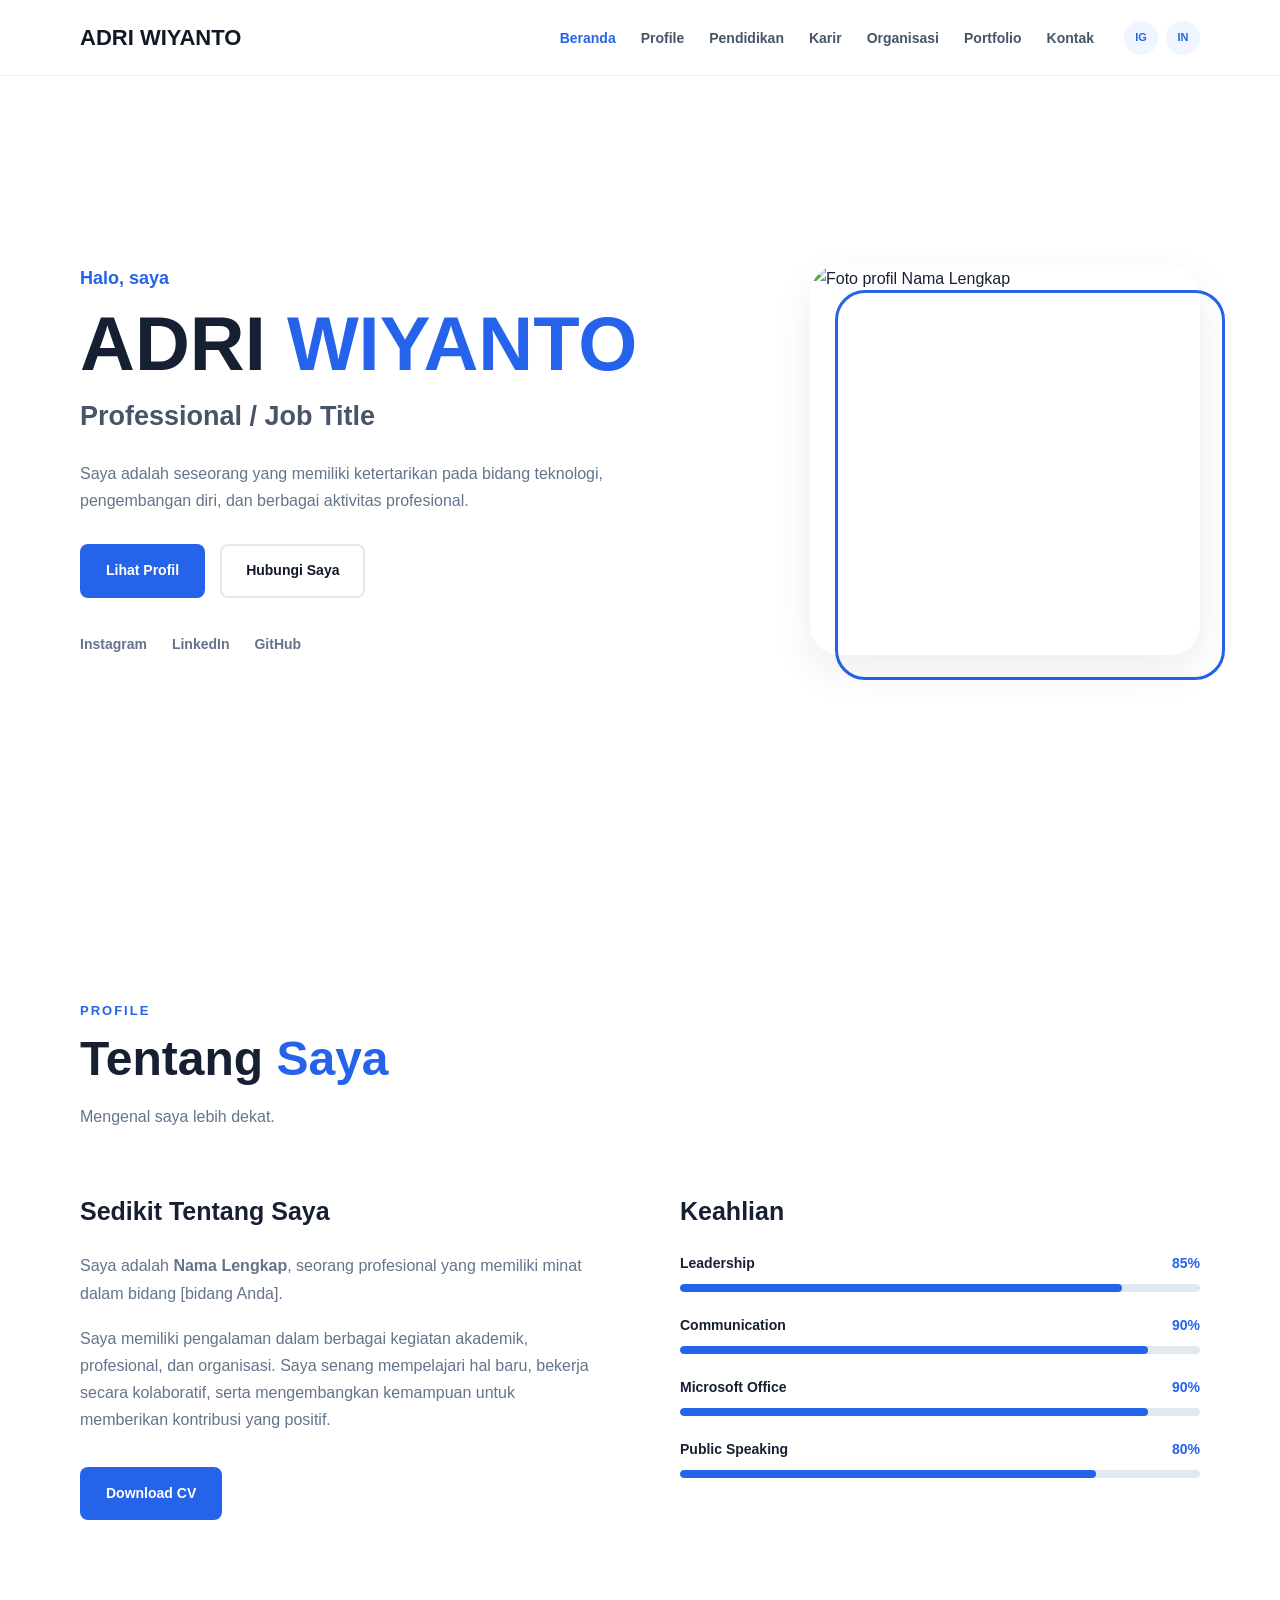
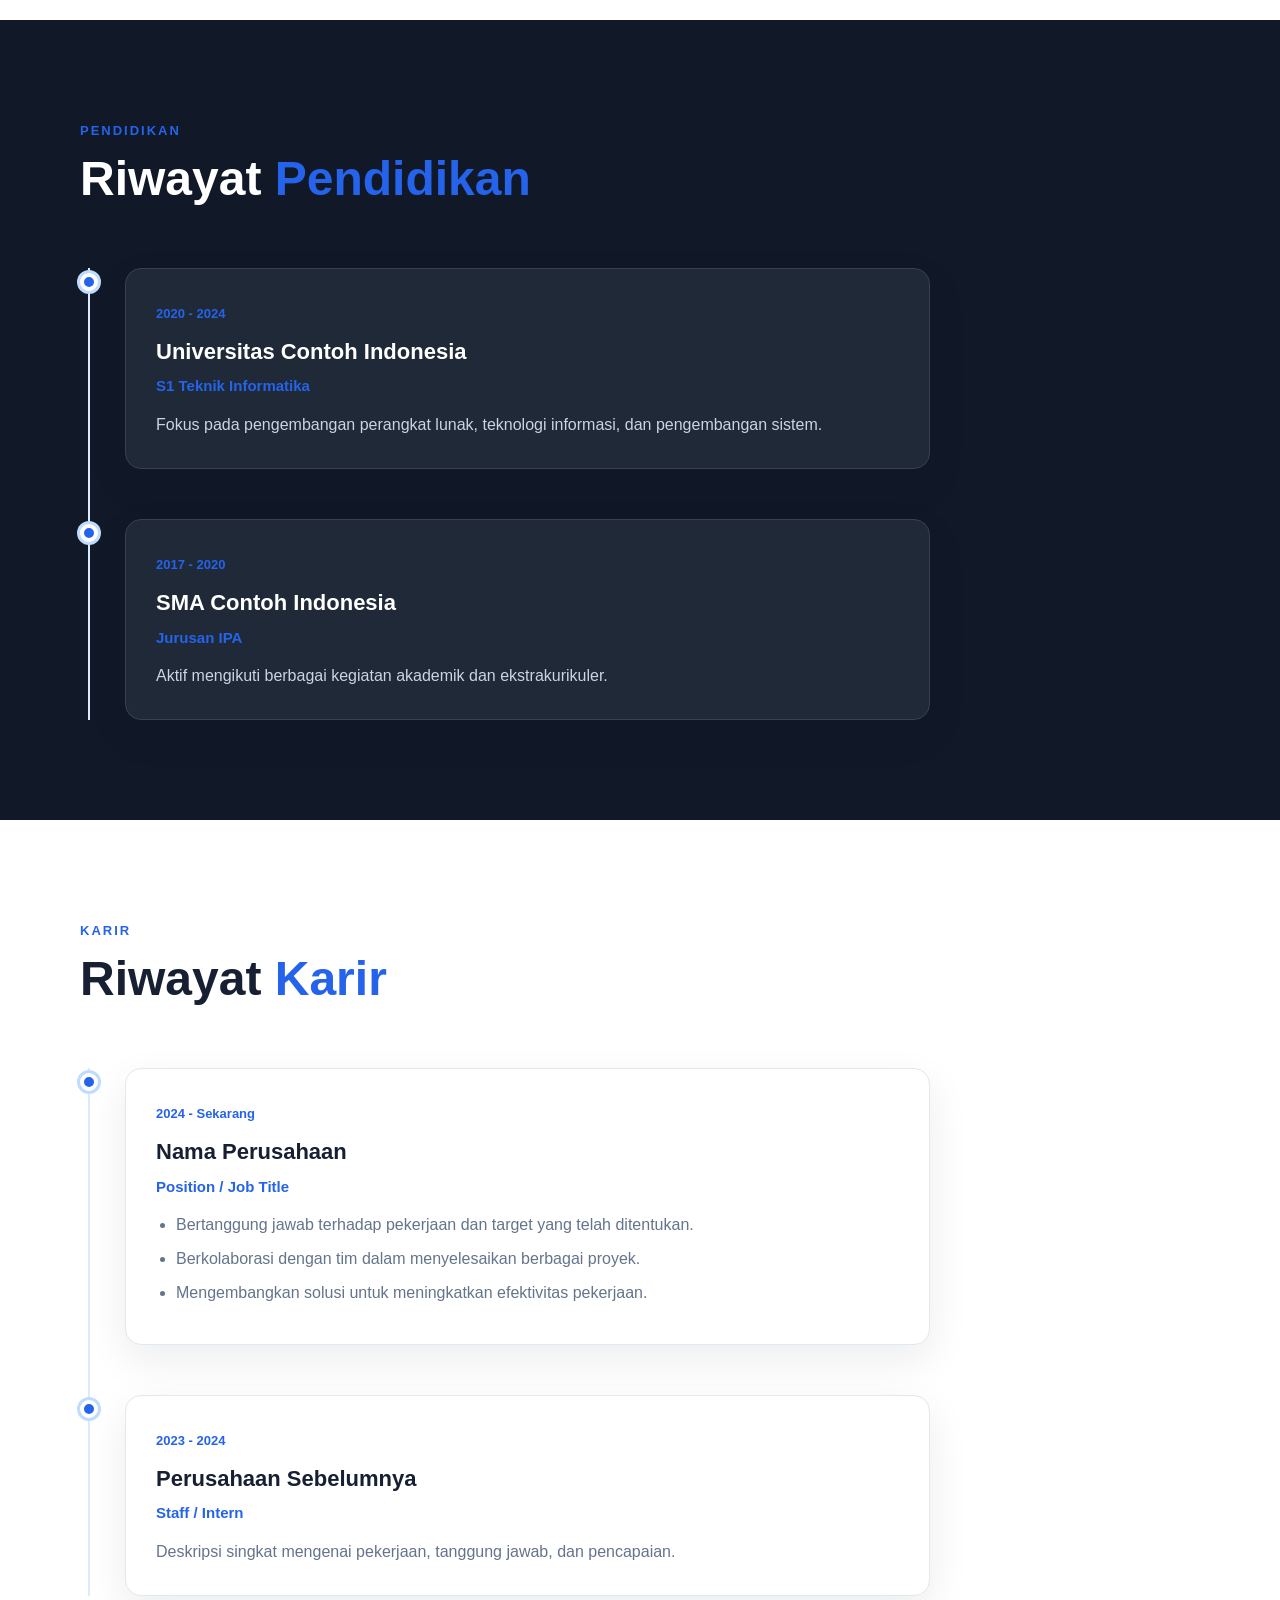
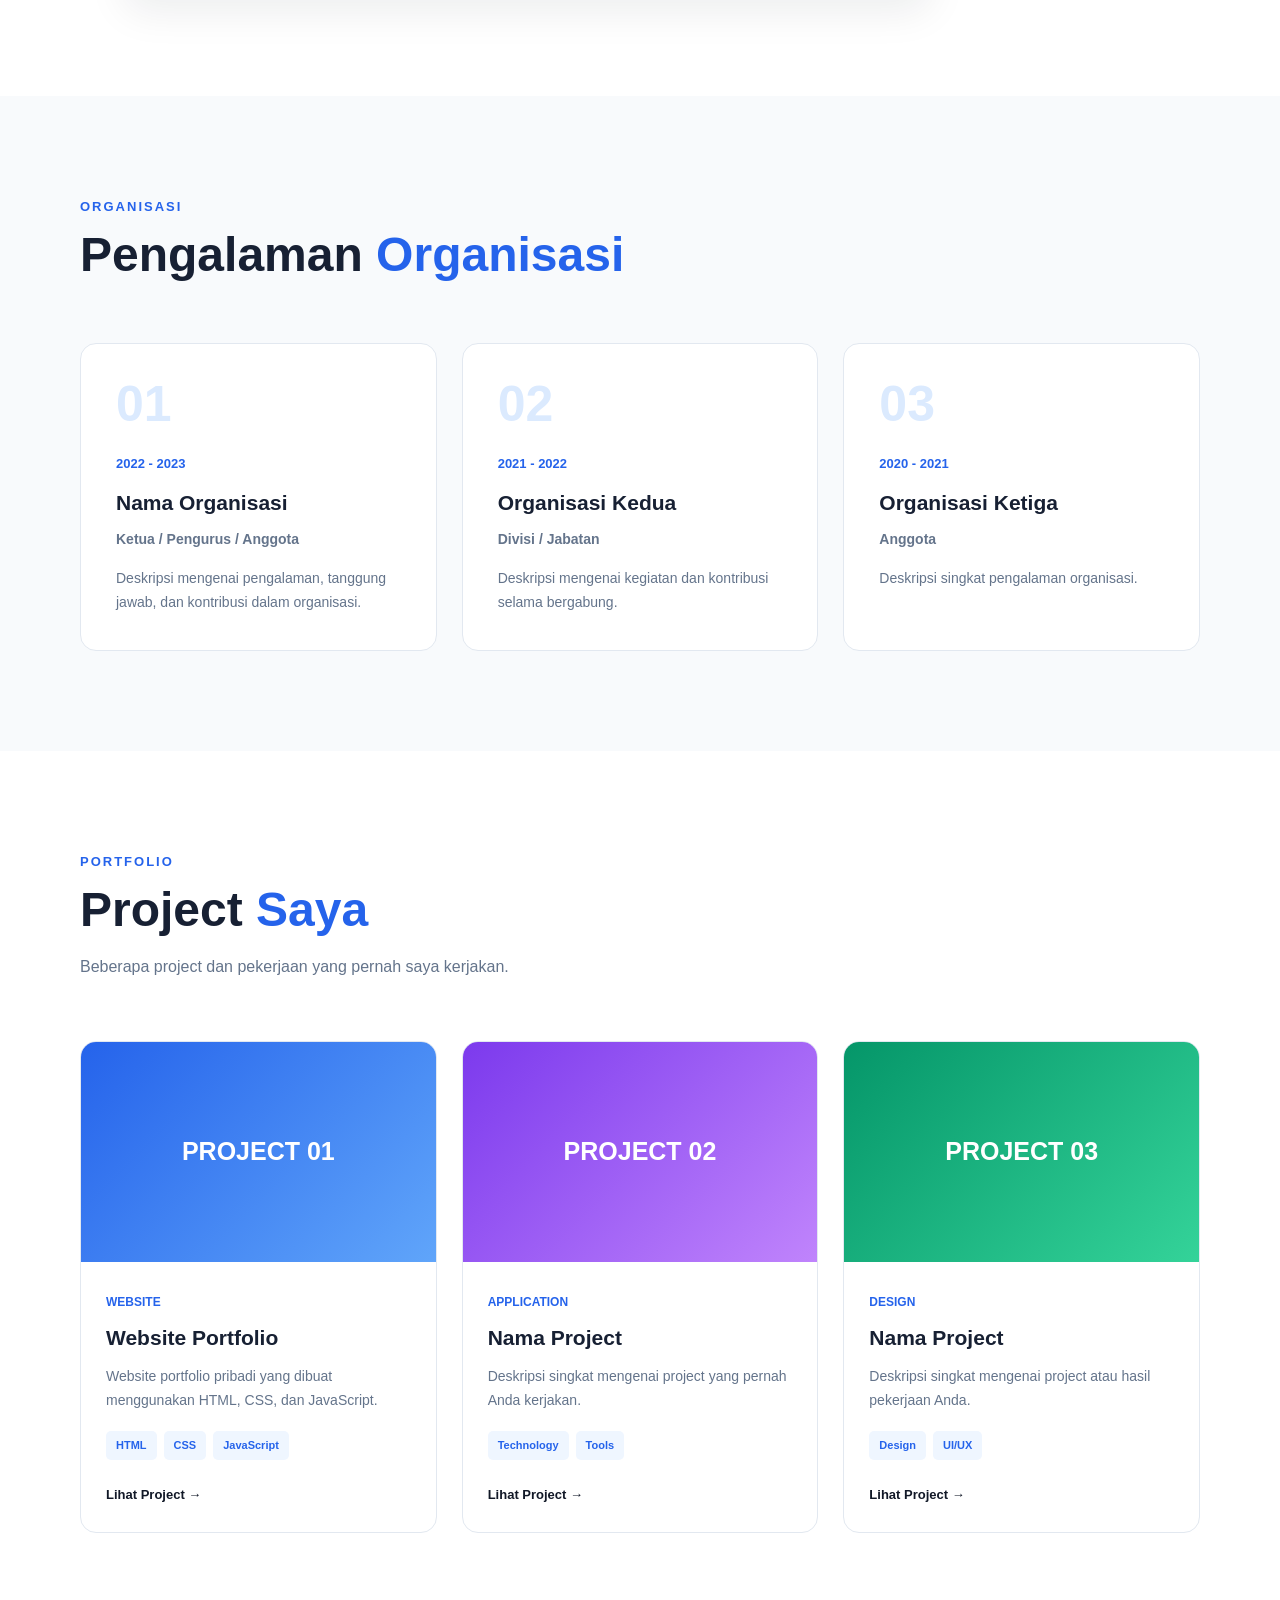
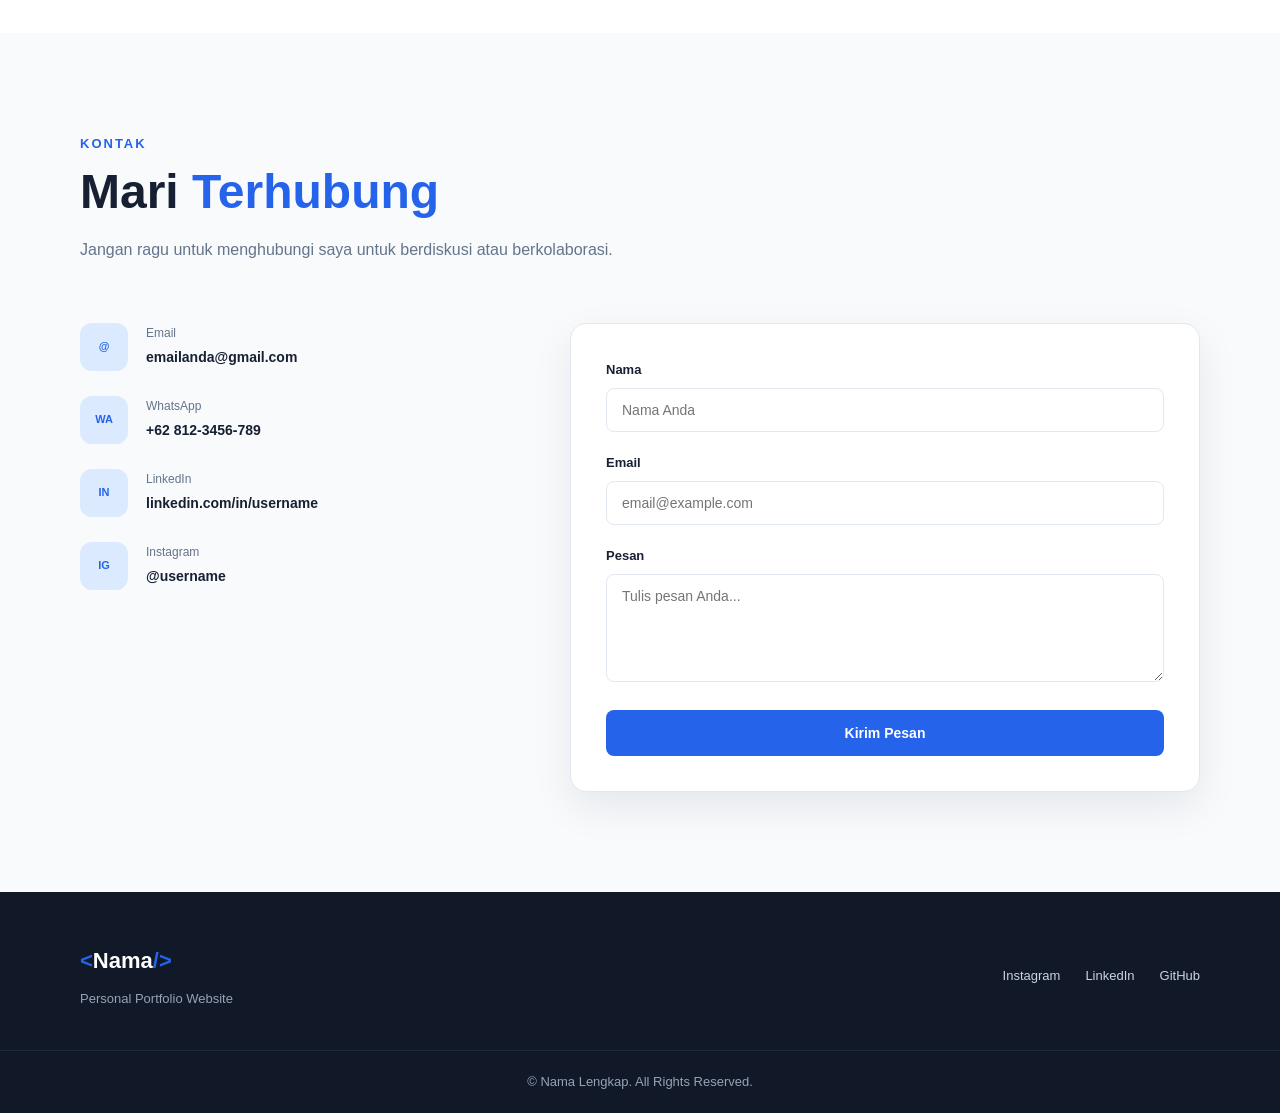
==== PORTOFOLIO ADRI.html @ dd48d78b "Add files via upload" ====
<!DOCTYPE html>
<html lang="id">
<head>
    <meta charset="UTF-8">
    <meta name="viewport" content="width=device-width, initial-scale=1.0">

    <meta name="description" content="Website Portofolio ADRI">
    <meta name="author" content="ADRI WIYANTO">

    <title>PORTOFOLIO ADRI</title>
    <link rel="stylesheet" href="Style.css" />
    
</head>

<body>

    <!-- ================= NAVBAR ================= -->
    <header class="header">
        <nav class="navbar container">

            <a href="#beranda" class="logo">
                <span></span>ADRI WIYANTO<span></span>
            </a>

            <button class="menu-toggle" id="menu-toggle" aria-label="Buka menu">
                ☰
            </button>

            <ul class="nav-menu" id="nav-menu">
                <li>
                    <a href="#beranda" class="nav-link active">Beranda</a>
                </li>
                <li>
                    <a href="#profile" class="nav-link">Profile</a>
                </li>
                <li>
                    <a href="#pendidikan" class="nav-link">Pendidikan</a>
                </li>
                <li>
                    <a href="#karir" class="nav-link">Karir</a>
                </li>
                <li>
                    <a href="#organisasi" class="nav-link">Organisasi</a>
                </li>
                <li>
                    <a href="#portfolio" class="nav-link">Portfolio</a>
                </li>
                <li>
                    <a href="#kontak" class="nav-link">Kontak</a>
                </li>

                <li class="social-nav">
                    <a href="https://instagram.com/username" target="_blank" aria-label="Instagram">
                        IG
                    </a>

                    <a href="https://linkedin.com/in/username" target="_blank" aria-label="LinkedIn">
                        IN
                    </a>
                </li>
            </ul>

        </nav>
    </header>


    <main>

        <!-- ================= BERANDA ================= -->
        <section id="beranda" class="hero section">

            <div class="container hero-container">

                <div class="hero-content">

                    <p class="hero-greeting">
                        Halo, saya
                    </p>

                    <h1>
                        ADRI <span>WIYANTO</span>
                    </h1>

                    <h2>
                        Professional / Job Title
                    </h2>

                    <p class="hero-description">
                        Saya adalah seseorang yang memiliki ketertarikan
                        pada bidang teknologi, pengembangan diri, dan
                        berbagai aktivitas profesional.
                    </p>

                    <div class="hero-buttons">
                        <a href="#profile" class="btn btn-primary">
                            Lihat Profil
                        </a>

                        <a href="#kontak" class="btn btn-outline">
                            Hubungi Saya
                        </a>
                    </div>

                    <div class="hero-social">
                        <a href="https://instagram.com/username" target="_blank">
                            Instagram
                        </a>

                        <a href="https://linkedin.com/in/username" target="_blank">
                            LinkedIn
                        </a>

                        <a href="https://github.com/username" target="_blank">
                            GitHub
                        </a>
                    </div>

                </div>


                <div class="hero-image">

                    <div class="image-decoration"></div>

                    <img
                        src="images/profile.jpg"
                        alt="Foto profil Nama Lengkap"
                    >

                </div>

            </div>

        </section>


        <!-- ================= PROFILE ================= -->
        <section id="profile" class="section">

            <div class="container">

                <div class="section-heading">
                    <p class="section-label">PROFILE</p>

                    <h2>
                        Tentang <span>Saya</span>
                    </h2>

                    <p>
                        Mengenal saya lebih dekat.
                    </p>
                </div>


                <div class="profile-grid">

                    <div class="profile-text">

                        <h3>
                            Sedikit Tentang Saya
                        </h3>

                        <p>
                            Saya adalah <strong>Nama Lengkap</strong>,
                            seorang profesional yang memiliki minat
                            dalam bidang [bidang Anda].
                        </p>

                        <p>
                            Saya memiliki pengalaman dalam berbagai
                            kegiatan akademik, profesional, dan organisasi.
                            Saya senang mempelajari hal baru, bekerja
                            secara kolaboratif, serta mengembangkan
                            kemampuan untuk memberikan kontribusi yang
                            positif.
                        </p>

                        <a href="cv/CV_Nama.pdf"
                           class="btn btn-primary"
                           target="_blank">
                            Download CV
                        </a>

                    </div>


                    <div class="skills">

                        <h3>Keahlian</h3>

                        <div class="skill-list">

                            <div class="skill-item">
                                <div class="skill-info">
                                    <span>Leadership</span>
                                    <span>85%</span>
                                </div>

                                <div class="skill-bar">
                                    <span style="width: 85%;"></span>
                                </div>
                            </div>


                            <div class="skill-item">
                                <div class="skill-info">
                                    <span>Communication</span>
                                    <span>90%</span>
                                </div>

                                <div class="skill-bar">
                                    <span style="width: 90%;"></span>
                                </div>
                            </div>


                            <div class="skill-item">
                                <div class="skill-info">
                                    <span>Microsoft Office</span>
                                    <span>90%</span>
                                </div>

                                <div class="skill-bar">
                                    <span style="width: 90%;"></span>
                                </div>
                            </div>


                            <div class="skill-item">
                                <div class="skill-info">
                                    <span>Public Speaking</span>
                                    <span>80%</span>
                                </div>

                                <div class="skill-bar">
                                    <span style="width: 80%;"></span>
                                </div>
                            </div>

                        </div>

                    </div>

                </div>

            </div>

        </section>


        <!-- ================= PENDIDIKAN ================= -->
        <section id="pendidikan" class="section section-dark">

            <div class="container">

                <div class="section-heading">
                    <p class="section-label">PENDIDIKAN</p>

                    <h2>
                        Riwayat <span>Pendidikan</span>
                    </h2>
                </div>


                <div class="timeline">

                    <div class="timeline-item">

                        <div class="timeline-dot"></div>

                        <div class="timeline-content">

                            <span class="timeline-date">
                                2020 - 2024
                            </span>

                            <h3>
                                Universitas Contoh Indonesia
                            </h3>

                            <h4>
                                S1 Teknik Informatika
                            </h4>

                            <p>
                                Fokus pada pengembangan perangkat lunak,
                                teknologi informasi, dan pengembangan sistem.
                            </p>

                        </div>

                    </div>


                    <div class="timeline-item">

                        <div class="timeline-dot"></div>

                        <div class="timeline-content">

                            <span class="timeline-date">
                                2017 - 2020
                            </span>

                            <h3>
                                SMA Contoh Indonesia
                            </h3>

                            <h4>
                                Jurusan IPA
                            </h4>

                            <p>
                                Aktif mengikuti berbagai kegiatan akademik
                                dan ekstrakurikuler.
                            </p>

                        </div>

                    </div>

                </div>

            </div>

        </section>


        <!-- ================= KARIR ================= -->
        <section id="karir" class="section">

            <div class="container">

                <div class="section-heading">
                    <p class="section-label">KARIR</p>

                    <h2>
                        Riwayat <span>Karir</span>
                    </h2>
                </div>


                <div class="timeline">

                    <div class="timeline-item">

                        <div class="timeline-dot"></div>

                        <div class="timeline-content">

                            <span class="timeline-date">
                                2024 - Sekarang
                            </span>

                            <h3>
                                Nama Perusahaan
                            </h3>

                            <h4>
                                Position / Job Title
                            </h4>

                            <ul class="experience-list">
                                <li>
                                    Bertanggung jawab terhadap pekerjaan
                                    dan target yang telah ditentukan.
                                </li>

                                <li>
                                    Berkolaborasi dengan tim dalam
                                    menyelesaikan berbagai proyek.
                                </li>

                                <li>
                                    Mengembangkan solusi untuk meningkatkan
                                    efektivitas pekerjaan.
                                </li>
                            </ul>

                        </div>

                    </div>


                    <div class="timeline-item">

                        <div class="timeline-dot"></div>

                        <div class="timeline-content">

                            <span class="timeline-date">
                                2023 - 2024
                            </span>

                            <h3>
                                Perusahaan Sebelumnya
                            </h3>

                            <h4>
                                Staff / Intern
                            </h4>

                            <p>
                                Deskripsi singkat mengenai pekerjaan,
                                tanggung jawab, dan pencapaian.
                            </p>

                        </div>

                    </div>

                </div>

            </div>

        </section>


        <!-- ================= ORGANISASI ================= -->
        <section id="organisasi" class="section section-light">

            <div class="container">

                <div class="section-heading">
                    <p class="section-label">ORGANISASI</p>

                    <h2>
                        Pengalaman <span>Organisasi</span>
                    </h2>
                </div>


                <div class="organization-grid">

                    <article class="organization-card">

                        <div class="card-number">
                            01
                        </div>

                        <span class="card-date">
                            2022 - 2023
                        </span>

                        <h3>
                            Nama Organisasi
                        </h3>

                        <h4>
                            Ketua / Pengurus / Anggota
                        </h4>

                        <p>
                            Deskripsi mengenai pengalaman,
                            tanggung jawab, dan kontribusi
                            dalam organisasi.
                        </p>

                    </article>


                    <article class="organization-card">

                        <div class="card-number">
                            02
                        </div>

                        <span class="card-date">
                            2021 - 2022
                        </span>

                        <h3>
                            Organisasi Kedua
                        </h3>

                        <h4>
                            Divisi / Jabatan
                        </h4>

                        <p>
                            Deskripsi mengenai kegiatan dan
                            kontribusi selama bergabung.
                        </p>

                    </article>


                    <article class="organization-card">

                        <div class="card-number">
                            03
                        </div>

                        <span class="card-date">
                            2020 - 2021
                        </span>

                        <h3>
                            Organisasi Ketiga
                        </h3>

                        <h4>
                            Anggota
                        </h4>

                        <p>
                            Deskripsi singkat pengalaman
                            organisasi.
                        </p>

                    </article>

                </div>

            </div>

        </section>


        <!-- ================= PORTFOLIO ================= -->
        <section id="portfolio" class="section">

            <div class="container">

                <div class="section-heading">

                    <p class="section-label">
                        PORTFOLIO
                    </p>

                    <h2>
                        Project <span>Saya</span>
                    </h2>

                    <p>
                        Beberapa project dan pekerjaan yang pernah saya kerjakan.
                    </p>

                </div>


                <div class="portfolio-grid">

                    <article class="portfolio-card">

                        <div class="portfolio-image">
                            <span>PROJECT 01</span>
                        </div>

                        <div class="portfolio-content">

                            <span class="portfolio-category">
                                Website
                            </span>

                            <h3>
                                Website Portfolio
                            </h3>

                            <p>
                                Website portfolio pribadi yang dibuat
                                menggunakan HTML, CSS, dan JavaScript.
                            </p>

                            <div class="technology">
                                <span>HTML</span>
                                <span>CSS</span>
                                <span>JavaScript</span>
                            </div>

                            <a href="#" class="project-link">
                                Lihat Project →
                            </a>

                        </div>

                    </article>


                    <article class="portfolio-card">

                        <div class="portfolio-image portfolio-image-2">
                            <span>PROJECT 02</span>
                        </div>

                        <div class="portfolio-content">

                            <span class="portfolio-category">
                                Application
                            </span>

                            <h3>
                                Nama Project
                            </h3>

                            <p>
                                Deskripsi singkat mengenai project
                                yang pernah Anda kerjakan.
                            </p>

                            <div class="technology">
                                <span>Technology</span>
                                <span>Tools</span>
                            </div>

                            <a href="#" class="project-link">
                                Lihat Project →
                            </a>

                        </div>

                    </article>


                    <article class="portfolio-card">

                        <div class="portfolio-image portfolio-image-3">
                            <span>PROJECT 03</span>
                        </div>

                        <div class="portfolio-content">

                            <span class="portfolio-category">
                                Design
                            </span>

                            <h3>
                                Nama Project
                            </h3>

                            <p>
                                Deskripsi singkat mengenai project
                                atau hasil pekerjaan Anda.
                            </p>

                            <div class="technology">
                                <span>Design</span>
                                <span>UI/UX</span>
                            </div>

                            <a href="#" class="project-link">
                                Lihat Project →
                            </a>

                        </div>

                    </article>

                </div>

            </div>

        </section>


        <!-- ================= KONTAK ================= -->
        <section id="kontak" class="section contact-section">

            <div class="container">

                <div class="section-heading">

                    <p class="section-label">
                        KONTAK
                    </p>

                    <h2>
                        Mari <span>Terhubung</span>
                    </h2>

                    <p>
                        Jangan ragu untuk menghubungi saya untuk
                        berdiskusi atau berkolaborasi.
                    </p>

                </div>


                <div class="contact-grid">

                    <div class="contact-info">

                        <div class="contact-item">
                            <div class="contact-icon">
                                @
                            </div>

                            <div>
                                <span>Email</span>
                                <a href="mailto:emailanda@gmail.com">
                                    emailanda@gmail.com
                                </a>
                            </div>
                        </div>


                        <div class="contact-item">
                            <div class="contact-icon">
                                WA
                            </div>

                            <div>
                                <span>WhatsApp</span>
                                <a href="https://wa.me/628123456789"
                                   target="_blank">
                                    +62 812-3456-789
                                </a>
                            </div>
                        </div>


                        <div class="contact-item">
                            <div class="contact-icon">
                                IN
                            </div>

                            <div>
                                <span>LinkedIn</span>
                                <a href="https://linkedin.com/in/username"
                                   target="_blank">
                                    linkedin.com/in/username
                                </a>
                            </div>
                        </div>


                        <div class="contact-item">
                            <div class="contact-icon">
                                IG
                            </div>

                            <div>
                                <span>Instagram</span>
                                <a href="https://instagram.com/username"
                                   target="_blank">
                                    @username
                                </a>
                            </div>
                        </div>

                    </div>


                    <form class="contact-form" id="contact-form">

                        <div class="form-group">
                            <label for="name">
                                Nama
                            </label>

                            <input
                                type="text"
                                id="name"
                                placeholder="Nama Anda"
                                required
                            >
                        </div>


                        <div class="form-group">
                            <label for="email">
                                Email
                            </label>

                            <input
                                type="email"
                                id="email"
                                placeholder="email@example.com"
                                required
                            >
                        </div>


                        <div class="form-group">
                            <label for="message">
                                Pesan
                            </label>

                            <textarea
                                id="message"
                                rows="5"
                                placeholder="Tulis pesan Anda..."
                                required
                            ></textarea>
                        </div>


                        <button
                            type="submit"
                            class="btn btn-primary btn-full">
                            Kirim Pesan
                        </button>

                    </form>

                </div>

            </div>

        </section>

    </main>


    <!-- ================= FOOTER ================= -->
    <footer class="footer">

        <div class="container footer-container">

            <div>
                <a href="#beranda" class="logo">
                    <span>&lt;</span>Nama<span>/&gt;</span>
                </a>

                <p>
                    Personal Portfolio Website
                </p>
            </div>


            <div class="footer-social">

                <a href="https://instagram.com/username"
                   target="_blank">
                    Instagram
                </a>

                <a href="https://linkedin.com/in/username"
                   target="_blank">
                    LinkedIn
                </a>

                <a href="https://github.com/username"
                   target="_blank">
                    GitHub
                </a>

            </div>

        </div>


        <div class="copyright">

            <p>
                © <span id="year"></span> Nama Lengkap.
                All Rights Reserved.
            </p>

        </div>

    </footer>


    <!-- JavaScript -->
    <script src="js/script.js"></script>

</body>
</html>
---- Style.css ----
/* =========================================
   RESET
========================================= */

* {
    margin: 0;
    padding: 0;
    box-sizing: border-box;
}

html {
    scroll-behavior: smooth;
}

body {
    font-family: "Inter", sans-serif;
    color: #172033;
    background: #ffffff;
    line-height: 1.7;
}

a {
    text-decoration: none;
    color: inherit;
}

ul {
    list-style: none;
}

img {
    max-width: 100%;
    display: block;
}


/* =========================================
   VARIABLES
========================================= */

:root {
    --primary: #2563eb;
    --primary-dark: #1d4ed8;

    --dark: #111827;
    --dark-2: #1f2937;

    --text: #172033;
    --text-light: #64748b;

    --light: #f8fafc;
    --white: #ffffff;

    --border: #e2e8f0;

    --shadow:
        0 15px 40px rgba(15, 23, 42, 0.08);

    --radius: 16px;
}


/* =========================================
   GENERAL
========================================= */

.container {
    width: min(1120px, 90%);
    margin: auto;
}

.section {
    padding: 100px 0;
}

.section-light {
    background: #f8fafc;
}

.section-dark {
    background: #111827;
    color: white;
}

.section-heading {
    max-width: 700px;
    margin-bottom: 60px;
}

.section-heading h2 {
    font-size: clamp(32px, 5vw, 48px);
    line-height: 1.2;
    margin: 8px 0 15px;
}

.section-heading h2 span {
    color: var(--primary);
}

.section-heading > p:last-child {
    color: var(--text-light);
}

.section-dark .section-heading > p:last-child {
    color: #94a3b8;
}

.section-label {
    color: var(--primary) !important;
    font-size: 13px;
    font-weight: 800;
    letter-spacing: 2px;
}


/* =========================================
   NAVBAR
========================================= */

.header {
    position: fixed;
    top: 0;
    left: 0;
    width: 100%;
    z-index: 1000;

    background: rgba(255, 255, 255, 0.95);
    backdrop-filter: blur(12px);

    border-bottom: 1px solid rgba(226, 232, 240, 0.7);
}

.navbar {
    min-height: 75px;

    display: flex;
    align-items: center;
    justify-content: space-between;
}

.logo {
    font-size: 22px;
    font-weight: 800;
    color: var(--dark);
}

.logo span {
    color: var(--primary);
}

.nav-menu {
    display: flex;
    align-items: center;
    gap: 25px;
}

.nav-link {
    position: relative;

    font-size: 14px;
    font-weight: 600;
    color: #475569;

    transition: 0.3s;
}

.nav-link:hover,
.nav-link.active {
    color: var(--primary);
}

.social-nav {
    display: flex;
    gap: 8px;
    margin-left: 5px;
}

.social-nav a {
    width: 34px;
    height: 34px;

    display: flex;
    align-items: center;
    justify-content: center;

    background: #eff6ff;
    color: var(--primary);

    border-radius: 50%;

    font-size: 11px;
    font-weight: 800;

    transition: 0.3s;
}

.social-nav a:hover {
    background: var(--primary);
    color: white;
}

.menu-toggle {
    display: none;

    border: none;
    background: transparent;

    font-size: 28px;
    cursor: pointer;
}


/* =========================================
   HERO
========================================= */

.hero {
    min-height: 100vh;

    display: flex;
    align-items: center;

    padding-top: 120px;
}

.hero-container {
    display: grid;
    grid-template-columns: 1.1fr 0.9fr;

    align-items: center;

    gap: 80px;
}

.hero-greeting {
    color: var(--primary);
    font-size: 18px;
    font-weight: 700;
}

.hero h1 {
    font-size: clamp(48px, 7vw, 76px);
    line-height: 1.05;

    margin: 10px 0;
}

.hero h1 span {
    color: var(--primary);
}

.hero h2 {
    color: #475569;

    font-size: clamp(20px, 3vw, 27px);

    font-weight: 600;

    margin-bottom: 20px;
}

.hero-description {
    max-width: 600px;

    color: var(--text-light);

    font-size: 16px;
}

.hero-buttons {
    display: flex;
    gap: 15px;

    margin-top: 30px;
}

.btn {
    display: inline-flex;

    align-items: center;
    justify-content: center;

    padding: 13px 24px;

    border-radius: 8px;

    font-weight: 700;
    font-size: 14px;

    border: 2px solid transparent;

    transition: 0.3s;
}

.btn-primary {
    background: var(--primary);
    color: white;
}

.btn-primary:hover {
    background: var(--primary-dark);

    transform: translateY(-2px);
}

.btn-outline {
    border-color: var(--border);
    color: var(--dark);
}

.btn-outline:hover {
    border-color: var(--primary);
    color: var(--primary);
}

.hero-social {
    display: flex;
    gap: 25px;

    margin-top: 35px;
}

.hero-social a {
    color: #64748b;

    font-size: 14px;
    font-weight: 700;

    transition: 0.3s;
}

.hero-social a:hover {
    color: var(--primary);
}


/* HERO IMAGE */

.hero-image {
    position: relative;

    width: min(390px, 100%);
    margin-left: auto;
}

.hero-image img {
    width: 100%;
    aspect-ratio: 1;

    object-fit: cover;

    border-radius: 30px;

    position: relative;
    z-index: 2;

    box-shadow: var(--shadow);
}

.image-decoration {
    position: absolute;

    width: 100%;
    height: 100%;

    top: 25px;
    left: 25px;

    border: 3px solid var(--primary);

    border-radius: 30px;
}


/* =========================================
   PROFILE
========================================= */

.profile-grid {
    display: grid;

    grid-template-columns: 1fr 1fr;

    gap: 80px;
}

.profile-text h3,
.skills h3 {
    font-size: 25px;

    margin-bottom: 20px;
}

.profile-text p {
    color: var(--text-light);

    margin-bottom: 18px;
}

.profile-text .btn {
    margin-top: 15px;
}

.skill-list {
    display: flex;
    flex-direction: column;

    gap: 22px;
}

.skill-info {
    display: flex;
    justify-content: space-between;

    font-size: 14px;
    font-weight: 700;

    margin-bottom: 8px;
}

.skill-info span:last-child {
    color: var(--primary);
}

.skill-bar {
    width: 100%;
    height: 8px;

    background: #e2e8f0;

    border-radius: 20px;

    overflow: hidden;
}

.skill-bar span {
    display: block;

    height: 100%;

    background: var(--primary);

    border-radius: 20px;
}


/* =========================================
   TIMELINE
========================================= */

.timeline {
    position: relative;

    max-width: 850px;
}

.timeline::before {
    content: "";

    position: absolute;

    left: 8px;
    top: 0;
    bottom: 0;

    width: 2px;

    background: #dbeafe;
}

.timeline-item {
    position: relative;

    padding-left: 45px;

    padding-bottom: 50px;
}

.timeline-item:last-child {
    padding-bottom: 0;
}

.timeline-dot {
    position: absolute;

    left: 0;
    top: 5px;

    width: 18px;
    height: 18px;

    border-radius: 50%;

    background: var(--primary);

    border: 4px solid white;

    box-shadow: 0 0 0 3px #bfdbfe;
}

.timeline-content {
    padding: 30px;

    background: white;

    border: 1px solid var(--border);

    border-radius: var(--radius);

    box-shadow: var(--shadow);
}

.section-dark .timeline-content {
    background: #1f2937;
    border-color: #374151;
}

.timeline-date {
    display: inline-block;

    color: var(--primary);

    font-size: 13px;
    font-weight: 800;

    margin-bottom: 8px;
}

.timeline-content h3 {
    font-size: 22px;

    margin-bottom: 3px;
}

.timeline-content h4 {
    color: var(--primary);

    font-size: 15px;

    margin-bottom: 12px;
}

.timeline-content p {
    color: var(--text-light);
}

.section-dark .timeline-content p {
    color: #cbd5e1;
}

.experience-list {
    list-style: disc;

    padding-left: 20px;

    color: #64748b;
}

.experience-list li {
    margin-bottom: 7px;
}


/* =========================================
   ORGANIZATION
========================================= */

.organization-grid {
    display: grid;

    grid-template-columns: repeat(3, 1fr);

    gap: 25px;
}

.organization-card {
    position: relative;

    background: white;

    padding: 35px;

    border: 1px solid var(--border);

    border-radius: var(--radius);

    transition: 0.3s;
}

.organization-card:hover {
    transform: translateY(-8px);

    box-shadow: var(--shadow);

    border-color: #bfdbfe;
}

.card-number {
    color: #dbeafe;

    font-size: 50px;
    font-weight: 800;

    line-height: 1;

    margin-bottom: 20px;
}

.card-date {
    color: var(--primary);

    font-size: 13px;
    font-weight: 700;
}

.organization-card h3 {
    margin: 8px 0;

    font-size: 21px;
}

.organization-card h4 {
    color: #64748b;

    font-size: 14px;

    margin-bottom: 15px;
}

.organization-card p {
    color: #64748b;

    font-size: 14px;
}


/* =========================================
   PORTFOLIO
========================================= */

.portfolio-grid {
    display: grid;

    grid-template-columns: repeat(3, 1fr);

    gap: 25px;
}

.portfolio-card {
    overflow: hidden;

    background: white;

    border: 1px solid var(--border);

    border-radius: var(--radius);

    transition: 0.3s;
}

.portfolio-card:hover {
    transform: translateY(-8px);

    box-shadow: var(--shadow);
}

.portfolio-image {
    height: 220px;

    display: flex;
    align-items: center;
    justify-content: center;

    background:
        linear-gradient(135deg, #2563eb, #60a5fa);

    color: white;

    font-size: 25px;
    font-weight: 800;
}

.portfolio-image-2 {
    background:
        linear-gradient(135deg, #7c3aed, #c084fc);
}

.portfolio-image-3 {
    background:
        linear-gradient(135deg, #059669, #34d399);
}

.portfolio-content {
    padding: 25px;
}

.portfolio-category {
    color: var(--primary);

    font-size: 12px;
    font-weight: 800;

    text-transform: uppercase;
}

.portfolio-content h3 {
    font-size: 21px;

    margin: 6px 0 10px;
}

.portfolio-content p {
    color: var(--text-light);

    font-size: 14px;

    margin-bottom: 18px;
}

.technology {
    display: flex;
    flex-wrap: wrap;

    gap: 7px;

    margin-bottom: 20px;
}

.technology span {
    padding: 5px 10px;

    background: #eff6ff;

    color: var(--primary);

    border-radius: 5px;

    font-size: 11px;
    font-weight: 700;
}

.project-link {
    color: var(--dark);

    font-size: 13px;
    font-weight: 800;
}

.project-link:hover {
    color: var(--primary);
}


/* =========================================
   CONTACT
========================================= */

.contact-section {
    background: #f8fafc;
}

.contact-grid {
    display: grid;

    grid-template-columns: 0.8fr 1.2fr;

    gap: 70px;

    align-items: start;
}

.contact-info {
    display: flex;
    flex-direction: column;

    gap: 25px;
}

.contact-item {
    display: flex;

    align-items: center;

    gap: 18px;
}

.contact-icon {
    width: 48px;
    height: 48px;

    flex-shrink: 0;

    display: flex;
    align-items: center;
    justify-content: center;

    border-radius: 12px;

    background: #dbeafe;

    color: var(--primary);

    font-size: 11px;
    font-weight: 800;
}

.contact-item span {
    display: block;

    color: #64748b;

    font-size: 12px;
}

.contact-item a {
    font-weight: 700;

    font-size: 14px;
}

.contact-item a:hover {
    color: var(--primary);
}

.contact-form {
    background: white;

    padding: 35px;

    border: 1px solid var(--border);

    border-radius: var(--radius);

    box-shadow: var(--shadow);
}

.form-group {
    margin-bottom: 20px;
}

.form-group label {
    display: block;

    margin-bottom: 7px;

    font-size: 13px;
    font-weight: 700;
}

.form-group input,
.form-group textarea {
    width: 100%;

    padding: 13px 15px;

    border: 1px solid var(--border);

    border-radius: 8px;

    outline: none;

    font-family: inherit;

    font-size: 14px;

    transition: 0.3s;
}

.form-group textarea {
    resize: vertical;
}

.form-group input:focus,
.form-group textarea:focus {
    border-color: var(--primary);

    box-shadow:
        0 0 0 3px rgba(37, 99, 235, 0.1);
}

.btn-full {
    width: 100%;

    cursor: pointer;
}


/* =========================================
   FOOTER
========================================= */

.footer {
    background: var(--dark);

    color: white;

    padding-top: 50px;
}

.footer-container {
    display: flex;

    justify-content: space-between;
    align-items: center;

    padding-bottom: 40px;
}

.footer .logo {
    color: white;
}

.footer p {
    color: #94a3b8;

    font-size: 13px;

    margin-top: 8px;
}

.footer-social {
    display: flex;

    gap: 25px;
}

.footer-social a {
    color: #cbd5e1;

    font-size: 13px;
}

.footer-social a:hover {
    color: white;
}

.copyright {
    padding: 20px;

    text-align: center;

    border-top: 1px solid #1f2937;
}

.copyright p {
    margin: 0;
}


/* =========================================
   RESPONSIVE TABLET
========================================= */

@media (max-width: 950px) {

    .nav-menu {
        position: absolute;

        top: 75px;
        left: 0;

        width: 100%;

        display: none;
        flex-direction: column;

        align-items: flex-start;

        padding: 25px 5%;

        background: white;

        border-bottom: 1px solid var(--border);

        box-shadow: var(--shadow);
    }

    .nav-menu.active {
        display: flex;
    }

    .social-nav {
        margin-left: 0;
    }

    .menu-toggle {
        display: block;
    }

    .hero-container {
        grid-template-columns: 1fr;

        text-align: center;
    }

    .hero-description {
        margin: auto;
    }

    .hero-buttons,
    .hero-social {
        justify-content: center;
    }

    .hero-image {
        margin: 30px auto 0;
        max-width: 320px;
    }

    .profile-grid {
        grid-template-columns: 1fr;

        gap: 50px;
    }

    .organization-grid,
    .portfolio-grid {
        grid-template-columns: repeat(2, 1fr);
    }

    .contact-grid {
        grid-template-columns: 1fr;
    }

}


/* =========================================
   RESPONSIVE MOBILE
========================================= */

@media (max-width: 650px) {

    .section {
        padding: 75px 0;
    }

    .hero {
        padding-top: 110px;
    }

    .hero h1 {
        font-size: 48px;
    }

    .hero-buttons {
        flex-direction: column;
    }

    .hero-buttons .btn {
        width: 100%;
    }

    .hero-image {
        max-width: 280px;
    }

    .organization-grid,
    .portfolio-grid {
        grid-template-columns: 1fr;
    }

    .timeline-content {
        padding: 22px;
    }

    .contact-form {
        padding: 25px;
    }

    .footer-container {
        flex-direction: column;

        align-items: flex-start;

        gap: 25px;
    }

    .footer-social {
        flex-wrap: wrap;
    }

}
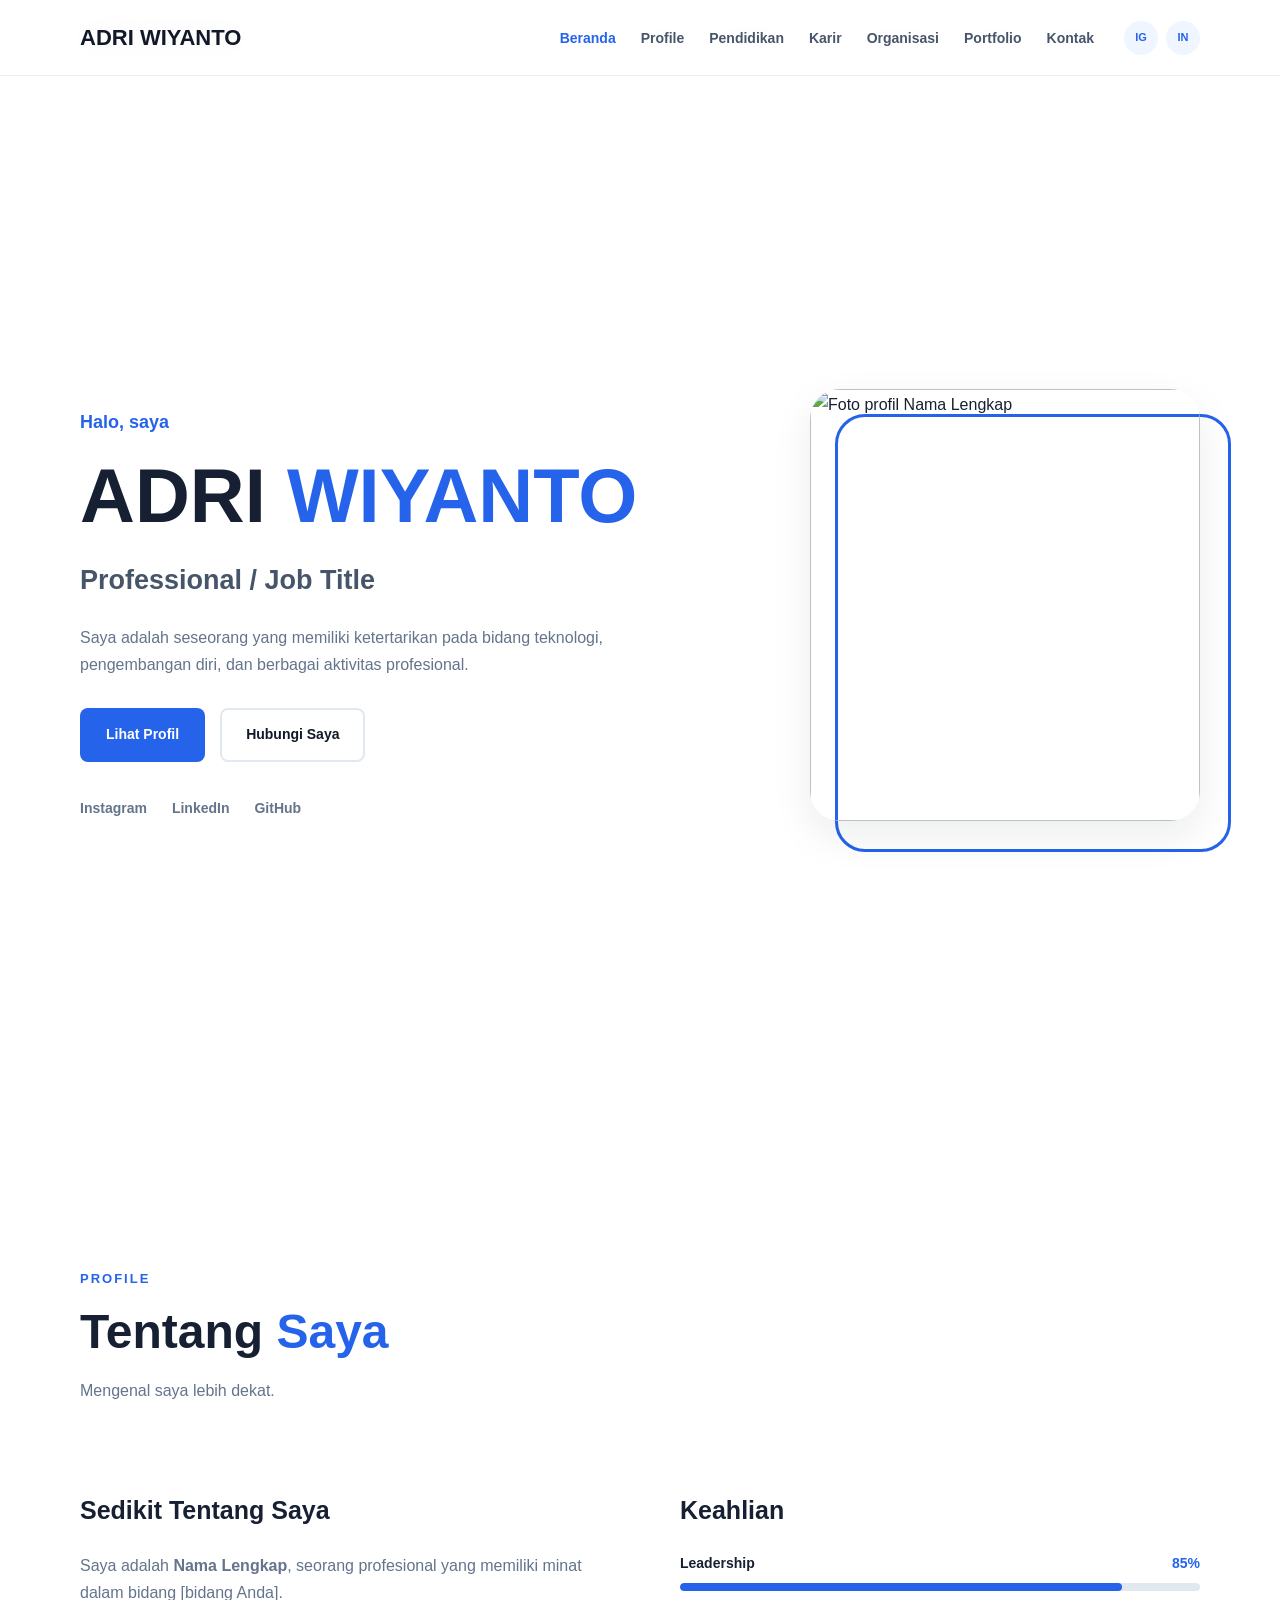
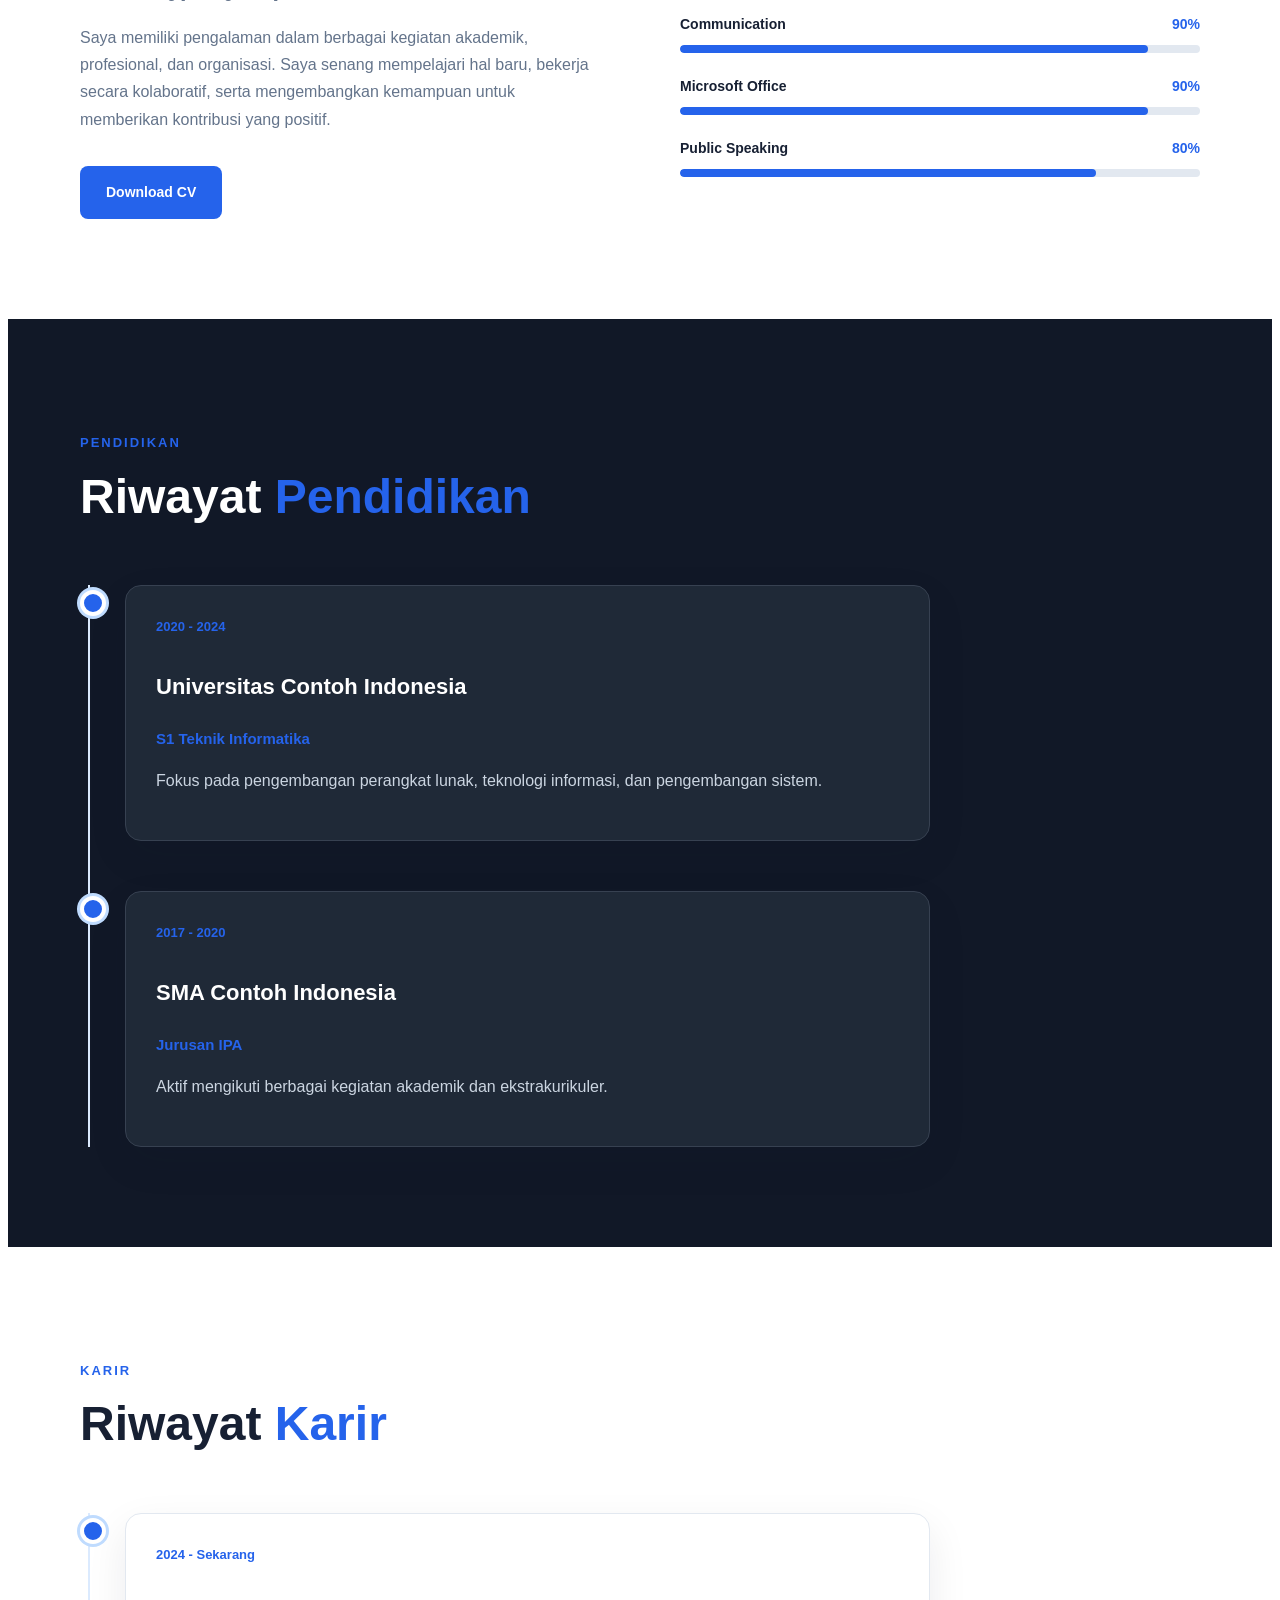
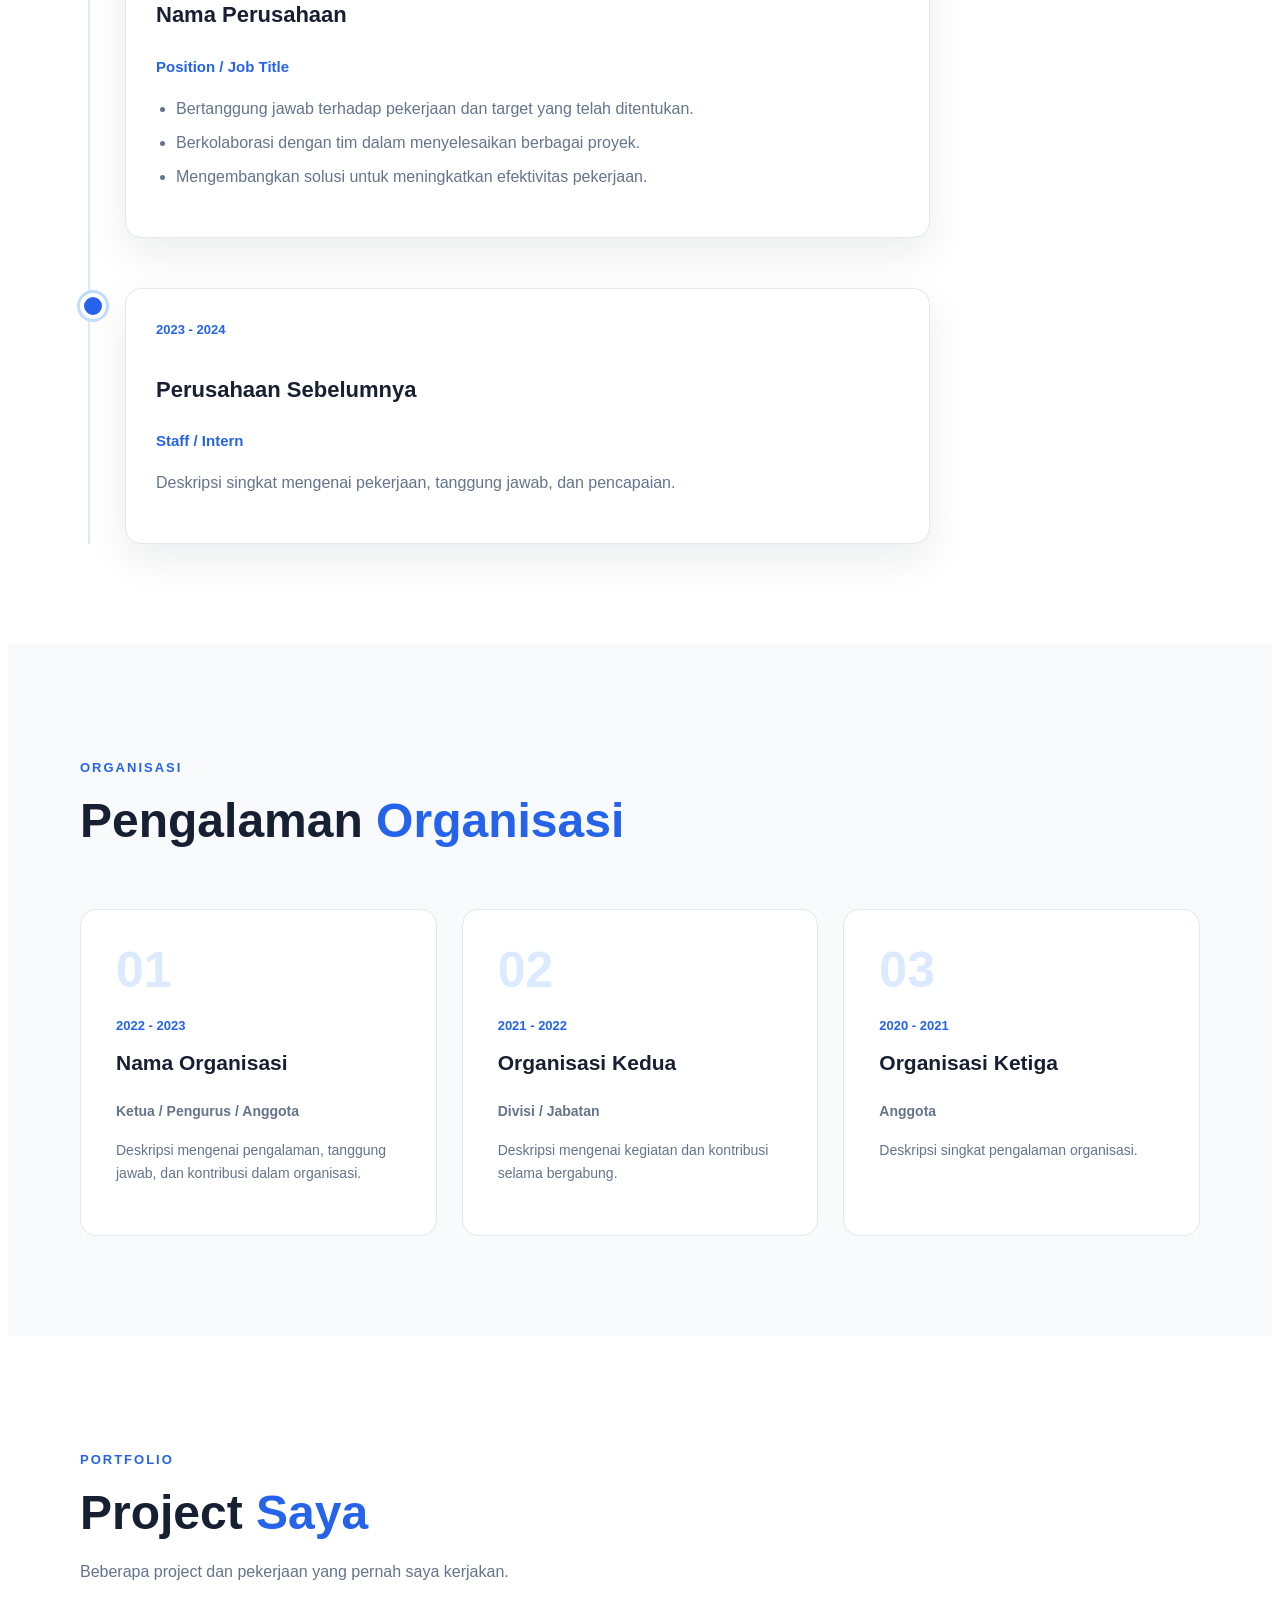
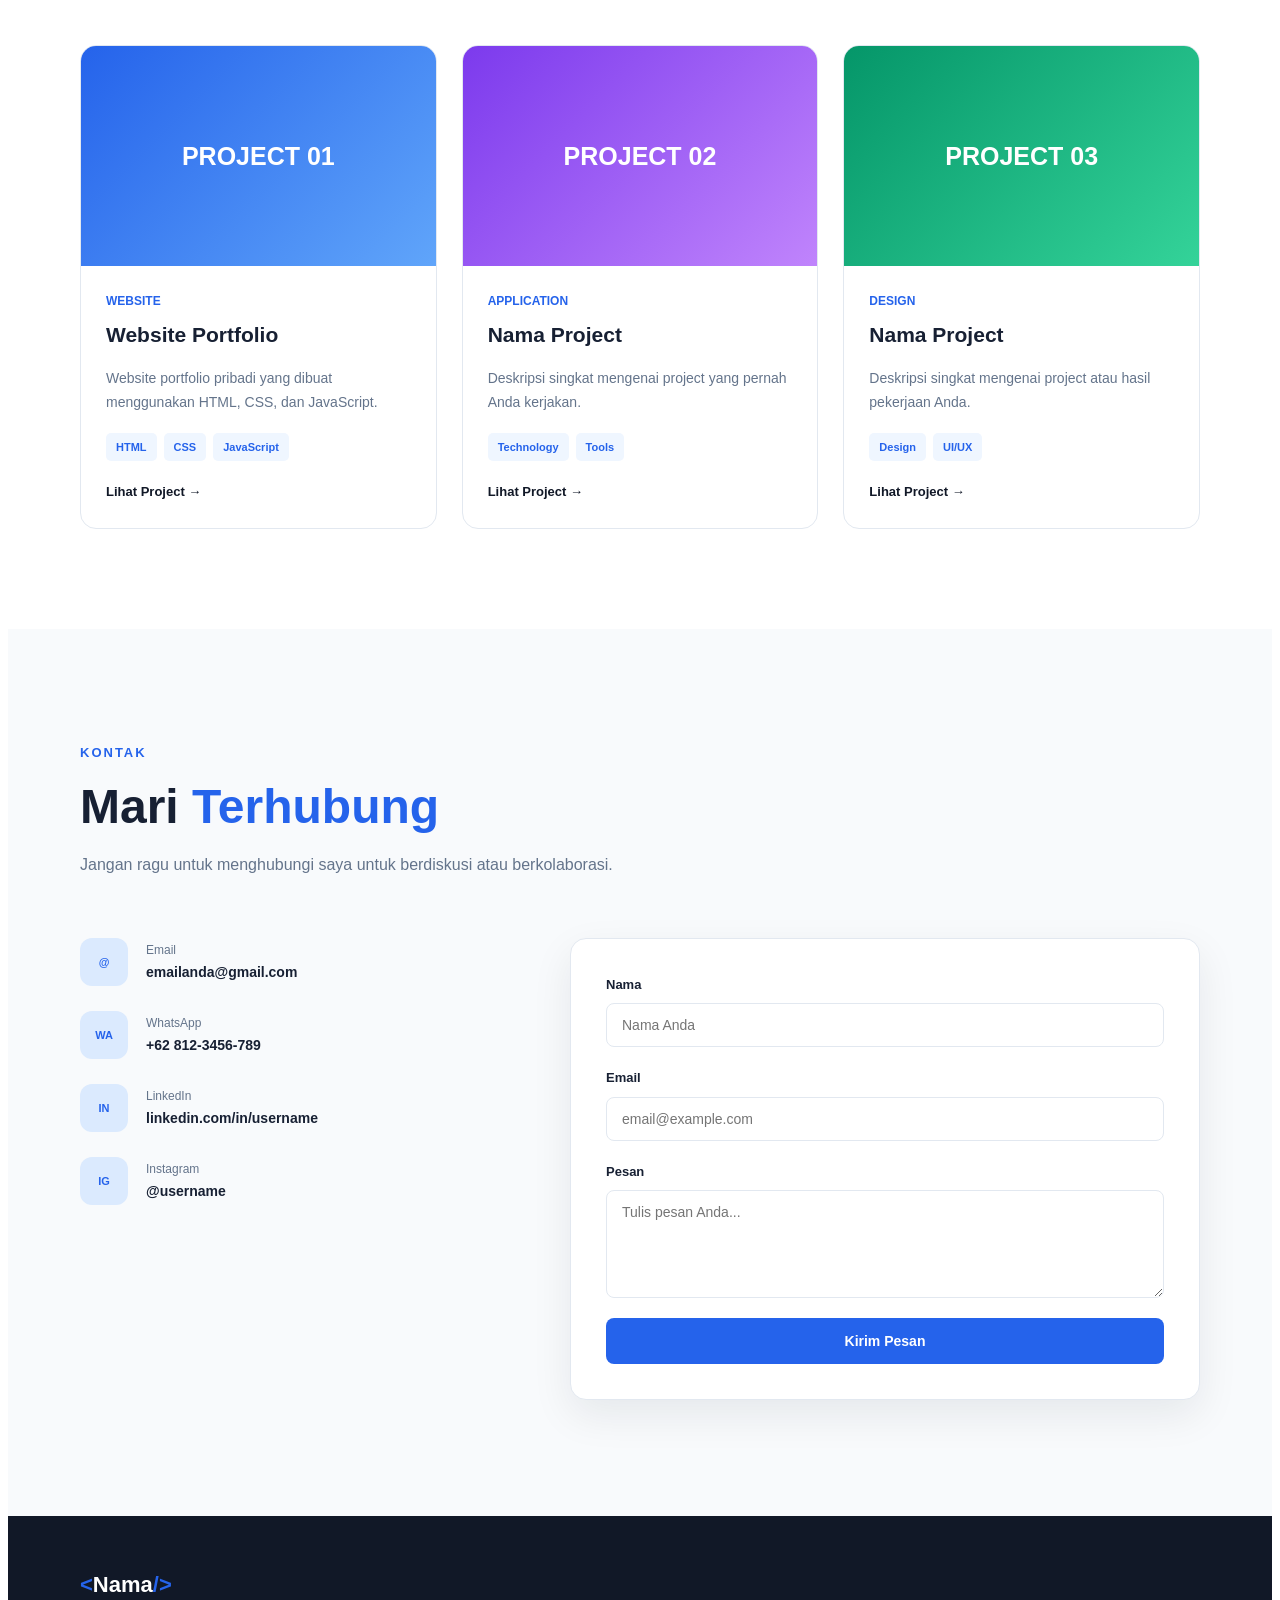
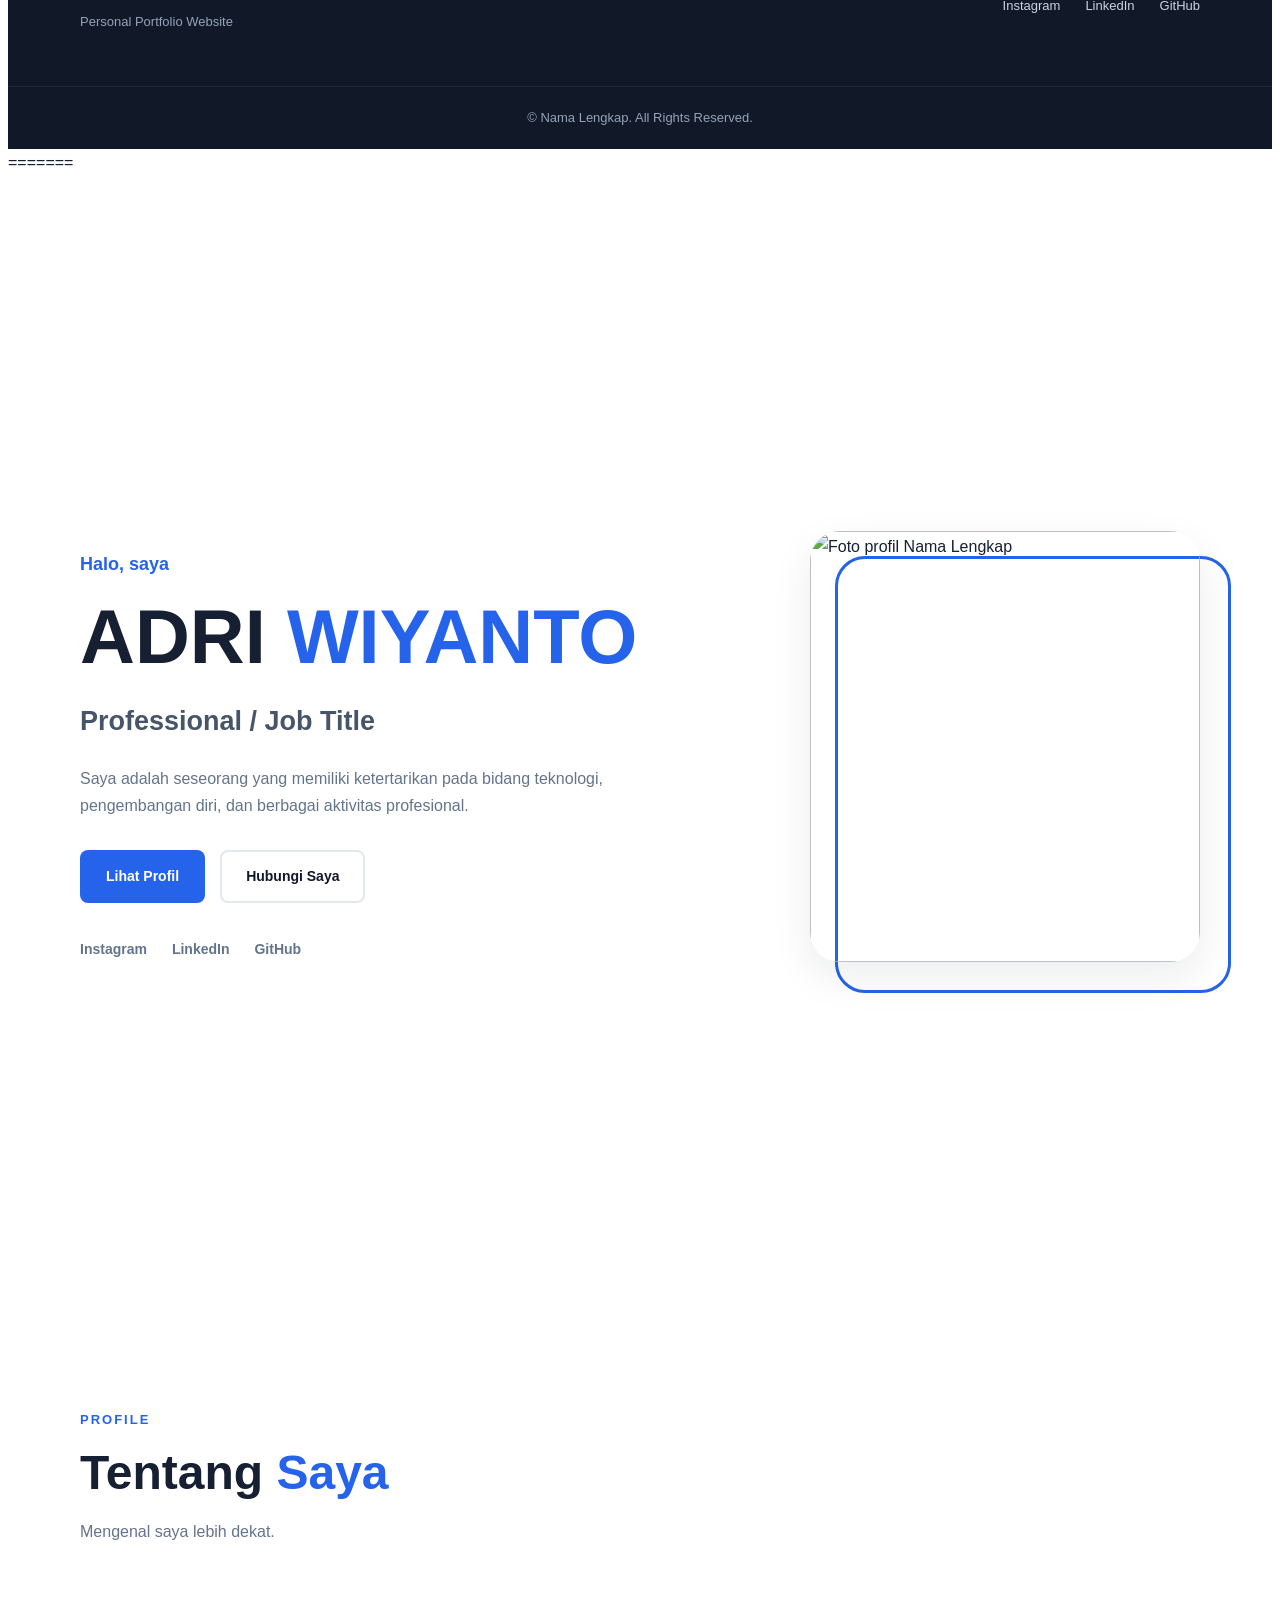
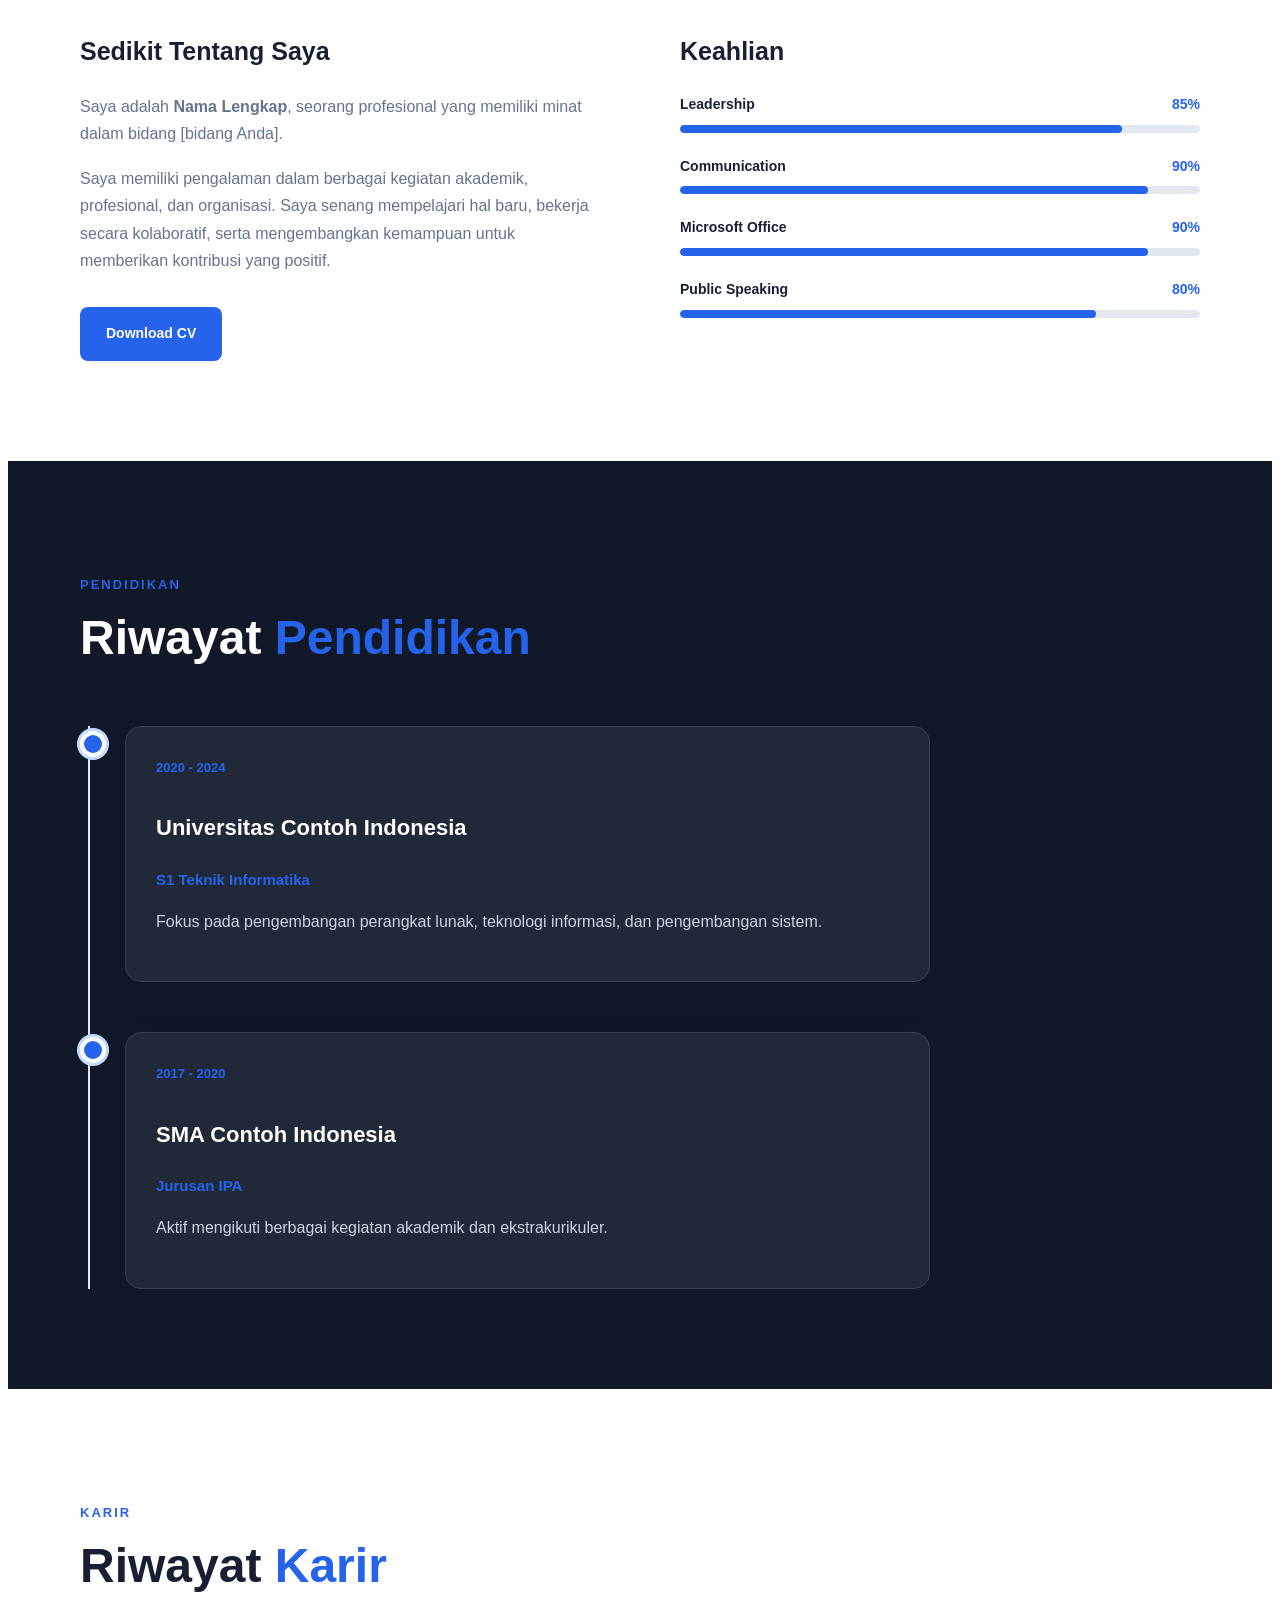
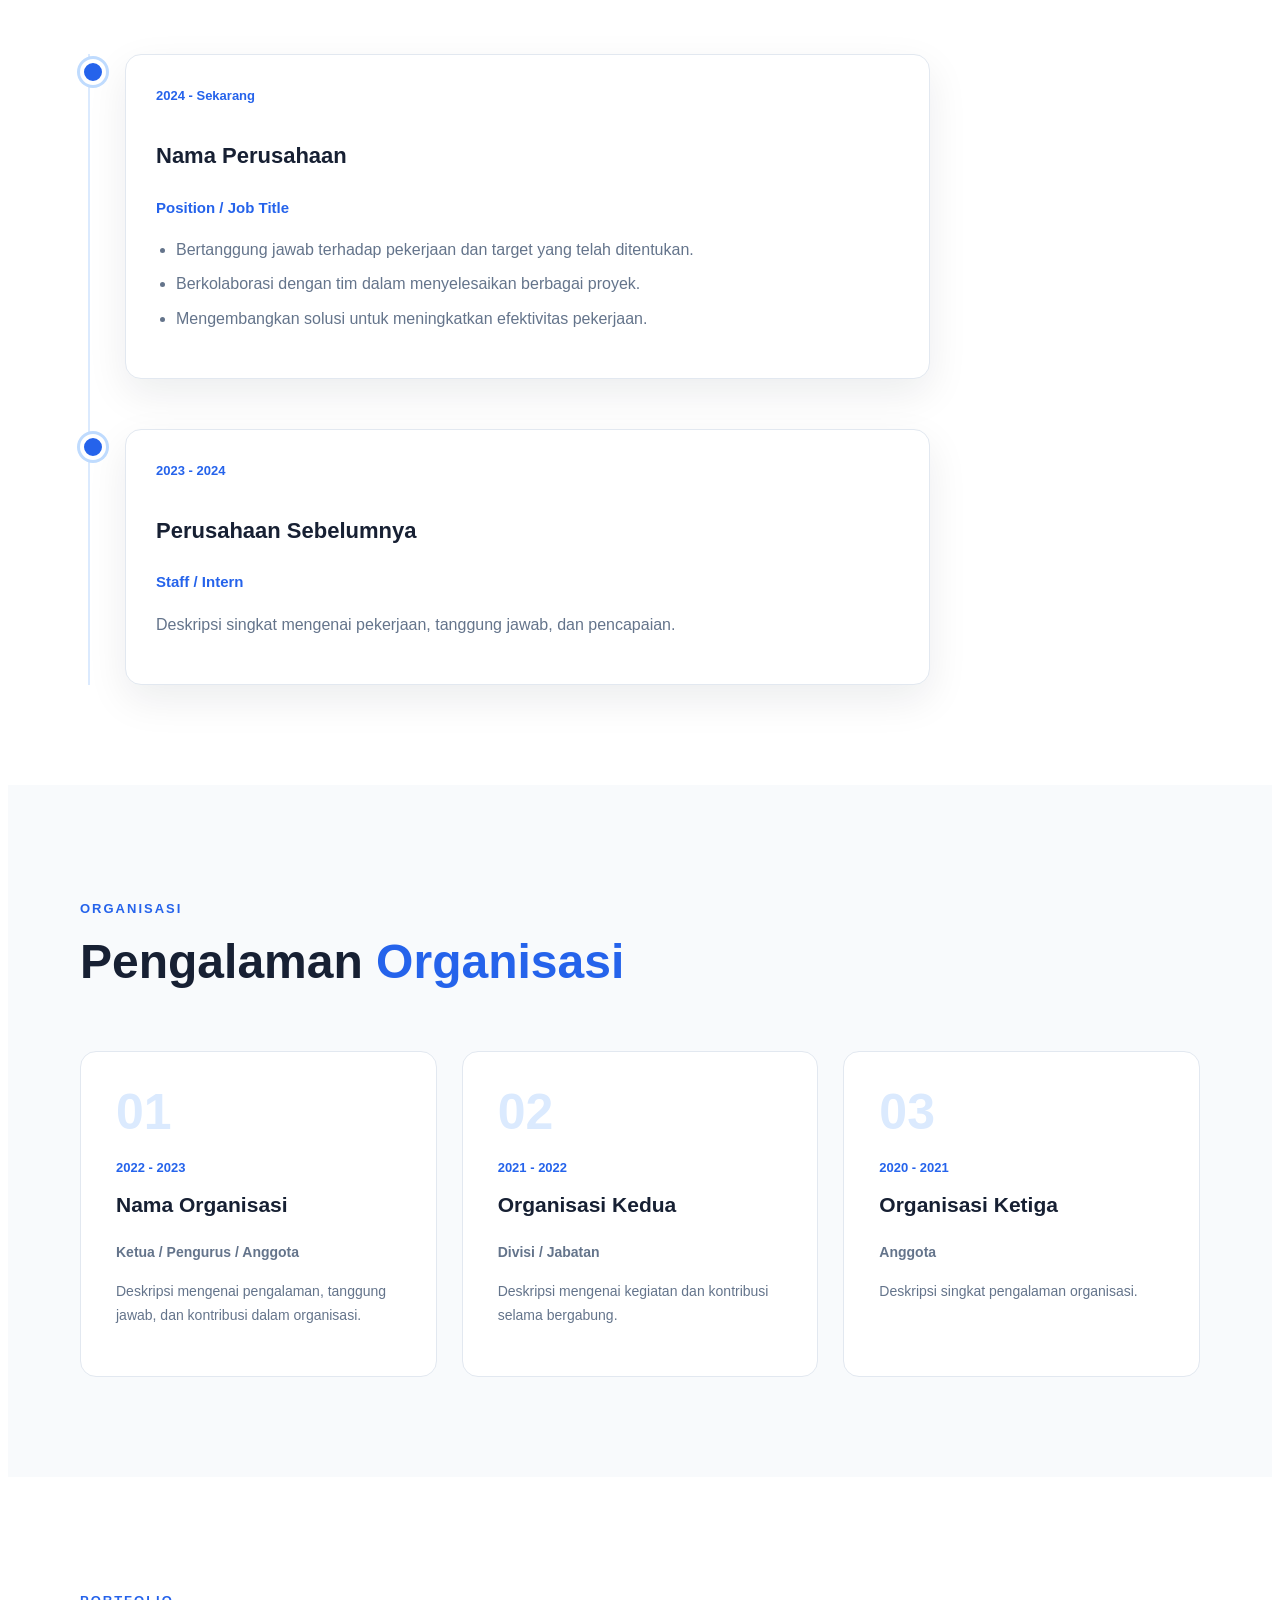
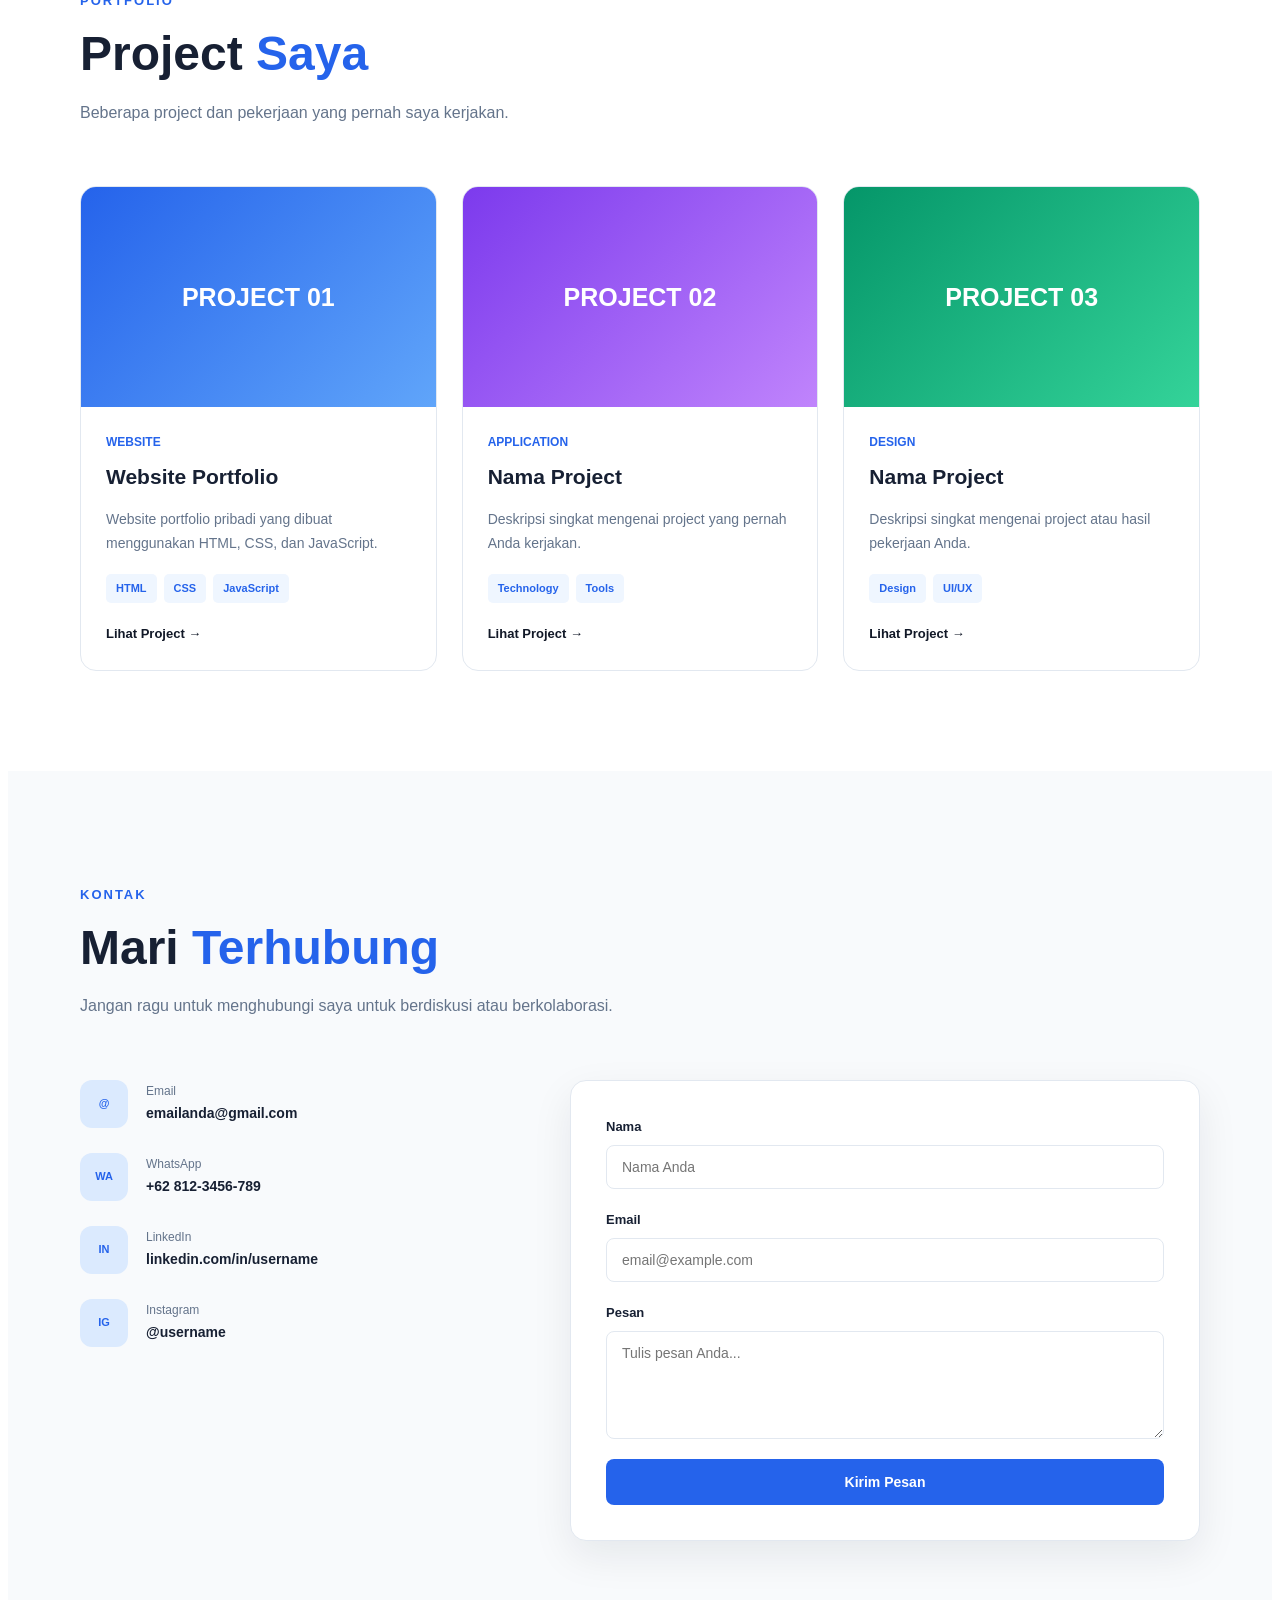
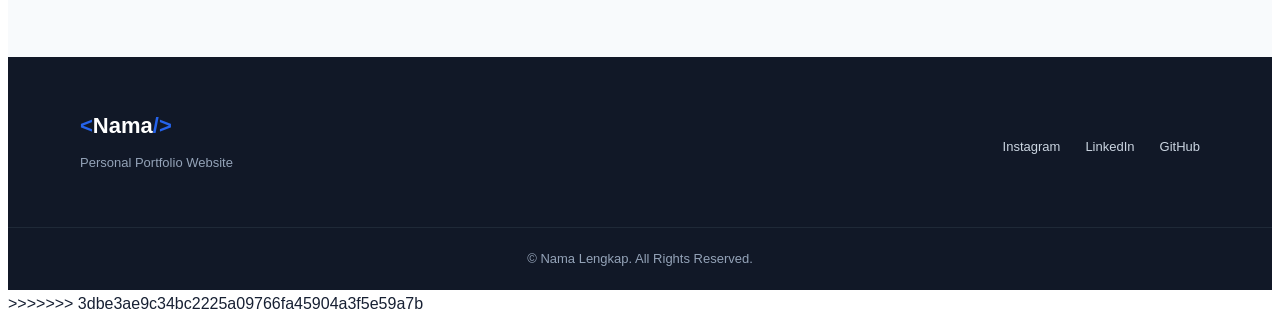
==== commit 3aacd57b: "Merge remote repository" ====
--- a/PORTOFOLIO ADRI.html
+++ b/PORTOFOLIO ADRI.html
@@ -1,859 +1,1720 @@
-<!DOCTYPE html>
-<html lang="id">
-<head>
-    <meta charset="UTF-8">
-    <meta name="viewport" content="width=device-width, initial-scale=1.0">
-
-    <meta name="description" content="Website Portofolio ADRI">
-    <meta name="author" content="ADRI WIYANTO">
-
-    <title>PORTOFOLIO ADRI</title>
-    <link rel="stylesheet" href="Style.css" />
-    
-</head>
-
-<body>
-
-    <!-- ================= NAVBAR ================= -->
-    <header class="header">
-        <nav class="navbar container">
-
-            <a href="#beranda" class="logo">
-                <span></span>ADRI WIYANTO<span></span>
-            </a>
-
-            <button class="menu-toggle" id="menu-toggle" aria-label="Buka menu">
-                ☰
-            </button>
-
-            <ul class="nav-menu" id="nav-menu">
-                <li>
-                    <a href="#beranda" class="nav-link active">Beranda</a>
-                </li>
-                <li>
-                    <a href="#profile" class="nav-link">Profile</a>
-                </li>
-                <li>
-                    <a href="#pendidikan" class="nav-link">Pendidikan</a>
-                </li>
-                <li>
-                    <a href="#karir" class="nav-link">Karir</a>
-                </li>
-                <li>
-                    <a href="#organisasi" class="nav-link">Organisasi</a>
-                </li>
-                <li>
-                    <a href="#portfolio" class="nav-link">Portfolio</a>
-                </li>
-                <li>
-                    <a href="#kontak" class="nav-link">Kontak</a>
-                </li>
-
-                <li class="social-nav">
-                    <a href="https://instagram.com/username" target="_blank" aria-label="Instagram">
-                        IG
-                    </a>
-
-                    <a href="https://linkedin.com/in/username" target="_blank" aria-label="LinkedIn">
-                        IN
-                    </a>
-                </li>
-            </ul>
-
-        </nav>
-    </header>
-
-
-    <main>
-
-        <!-- ================= BERANDA ================= -->
-        <section id="beranda" class="hero section">
-
-            <div class="container hero-container">
-
-                <div class="hero-content">
-
-                    <p class="hero-greeting">
-                        Halo, saya
-                    </p>
-
-                    <h1>
-                        ADRI <span>WIYANTO</span>
-                    </h1>
-
-                    <h2>
-                        Professional / Job Title
-                    </h2>
-
-                    <p class="hero-description">
-                        Saya adalah seseorang yang memiliki ketertarikan
-                        pada bidang teknologi, pengembangan diri, dan
-                        berbagai aktivitas profesional.
-                    </p>
-
-                    <div class="hero-buttons">
-                        <a href="#profile" class="btn btn-primary">
-                            Lihat Profil
-                        </a>
-
-                        <a href="#kontak" class="btn btn-outline">
-                            Hubungi Saya
-                        </a>
-                    </div>
-
-                    <div class="hero-social">
-                        <a href="https://instagram.com/username" target="_blank">
-                            Instagram
-                        </a>
-
-                        <a href="https://linkedin.com/in/username" target="_blank">
-                            LinkedIn
-                        </a>
-
-                        <a href="https://github.com/username" target="_blank">
-                            GitHub
-                        </a>
-                    </div>
-
-                </div>
-
-
-                <div class="hero-image">
-
-                    <div class="image-decoration"></div>
-
-                    <img
-                        src="images/profile.jpg"
-                        alt="Foto profil Nama Lengkap"
-                    >
-
-                </div>
-
-            </div>
-
-        </section>
-
-
-        <!-- ================= PROFILE ================= -->
-        <section id="profile" class="section">
-
-            <div class="container">
-
-                <div class="section-heading">
-                    <p class="section-label">PROFILE</p>
-
-                    <h2>
-                        Tentang <span>Saya</span>
-                    </h2>
-
-                    <p>
-                        Mengenal saya lebih dekat.
-                    </p>
-                </div>
-
-
-                <div class="profile-grid">
-
-                    <div class="profile-text">
-
-                        <h3>
-                            Sedikit Tentang Saya
-                        </h3>
-
-                        <p>
-                            Saya adalah <strong>Nama Lengkap</strong>,
-                            seorang profesional yang memiliki minat
-                            dalam bidang [bidang Anda].
-                        </p>
-
-                        <p>
-                            Saya memiliki pengalaman dalam berbagai
-                            kegiatan akademik, profesional, dan organisasi.
-                            Saya senang mempelajari hal baru, bekerja
-                            secara kolaboratif, serta mengembangkan
-                            kemampuan untuk memberikan kontribusi yang
-                            positif.
-                        </p>
-
-                        <a href="cv/CV_Nama.pdf"
-                           class="btn btn-primary"
-                           target="_blank">
-                            Download CV
-                        </a>
-
-                    </div>
-
-
-                    <div class="skills">
-
-                        <h3>Keahlian</h3>
-
-                        <div class="skill-list">
-
-                            <div class="skill-item">
-                                <div class="skill-info">
-                                    <span>Leadership</span>
-                                    <span>85%</span>
-                                </div>
-
-                                <div class="skill-bar">
-                                    <span style="width: 85%;"></span>
-                                </div>
-                            </div>
-
-
-                            <div class="skill-item">
-                                <div class="skill-info">
-                                    <span>Communication</span>
-                                    <span>90%</span>
-                                </div>
-
-                                <div class="skill-bar">
-                                    <span style="width: 90%;"></span>
-                                </div>
-                            </div>
-
-
-                            <div class="skill-item">
-                                <div class="skill-info">
-                                    <span>Microsoft Office</span>
-                                    <span>90%</span>
-                                </div>
-
-                                <div class="skill-bar">
-                                    <span style="width: 90%;"></span>
-                                </div>
-                            </div>
-
-
-                            <div class="skill-item">
-                                <div class="skill-info">
-                                    <span>Public Speaking</span>
-                                    <span>80%</span>
-                                </div>
-
-                                <div class="skill-bar">
-                                    <span style="width: 80%;"></span>
-                                </div>
-                            </div>
-
-                        </div>
-
-                    </div>
-
-                </div>
-
-            </div>
-
-        </section>
-
-
-        <!-- ================= PENDIDIKAN ================= -->
-        <section id="pendidikan" class="section section-dark">
-
-            <div class="container">
-
-                <div class="section-heading">
-                    <p class="section-label">PENDIDIKAN</p>
-
-                    <h2>
-                        Riwayat <span>Pendidikan</span>
-                    </h2>
-                </div>
-
-
-                <div class="timeline">
-
-                    <div class="timeline-item">
-
-                        <div class="timeline-dot"></div>
-
-                        <div class="timeline-content">
-
-                            <span class="timeline-date">
-                                2020 - 2024
-                            </span>
-
-                            <h3>
-                                Universitas Contoh Indonesia
-                            </h3>
-
-                            <h4>
-                                S1 Teknik Informatika
-                            </h4>
-
-                            <p>
-                                Fokus pada pengembangan perangkat lunak,
-                                teknologi informasi, dan pengembangan sistem.
-                            </p>
-
-                        </div>
-
-                    </div>
-
-
-                    <div class="timeline-item">
-
-                        <div class="timeline-dot"></div>
-
-                        <div class="timeline-content">
-
-                            <span class="timeline-date">
-                                2017 - 2020
-                            </span>
-
-                            <h3>
-                                SMA Contoh Indonesia
-                            </h3>
-
-                            <h4>
-                                Jurusan IPA
-                            </h4>
-
-                            <p>
-                                Aktif mengikuti berbagai kegiatan akademik
-                                dan ekstrakurikuler.
-                            </p>
-
-                        </div>
-
-                    </div>
-
-                </div>
-
-            </div>
-
-        </section>
-
-
-        <!-- ================= KARIR ================= -->
-        <section id="karir" class="section">
-
-            <div class="container">
-
-                <div class="section-heading">
-                    <p class="section-label">KARIR</p>
-
-                    <h2>
-                        Riwayat <span>Karir</span>
-                    </h2>
-                </div>
-
-
-                <div class="timeline">
-
-                    <div class="timeline-item">
-
-                        <div class="timeline-dot"></div>
-
-                        <div class="timeline-content">
-
-                            <span class="timeline-date">
-                                2024 - Sekarang
-                            </span>
-
-                            <h3>
-                                Nama Perusahaan
-                            </h3>
-
-                            <h4>
-                                Position / Job Title
-                            </h4>
-
-                            <ul class="experience-list">
-                                <li>
-                                    Bertanggung jawab terhadap pekerjaan
-                                    dan target yang telah ditentukan.
-                                </li>
-
-                                <li>
-                                    Berkolaborasi dengan tim dalam
-                                    menyelesaikan berbagai proyek.
-                                </li>
-
-                                <li>
-                                    Mengembangkan solusi untuk meningkatkan
-                                    efektivitas pekerjaan.
-                                </li>
-                            </ul>
-
-                        </div>
-
-                    </div>
-
-
-                    <div class="timeline-item">
-
-                        <div class="timeline-dot"></div>
-
-                        <div class="timeline-content">
-
-                            <span class="timeline-date">
-                                2023 - 2024
-                            </span>
-
-                            <h3>
-                                Perusahaan Sebelumnya
-                            </h3>
-
-                            <h4>
-                                Staff / Intern
-                            </h4>
-
-                            <p>
-                                Deskripsi singkat mengenai pekerjaan,
-                                tanggung jawab, dan pencapaian.
-                            </p>
-
-                        </div>
-
-                    </div>
-
-                </div>
-
-            </div>
-
-        </section>
-
-
-        <!-- ================= ORGANISASI ================= -->
-        <section id="organisasi" class="section section-light">
-
-            <div class="container">
-
-                <div class="section-heading">
-                    <p class="section-label">ORGANISASI</p>
-
-                    <h2>
-                        Pengalaman <span>Organisasi</span>
-                    </h2>
-                </div>
-
-
-                <div class="organization-grid">
-
-                    <article class="organization-card">
-
-                        <div class="card-number">
-                            01
-                        </div>
-
-                        <span class="card-date">
-                            2022 - 2023
-                        </span>
-
-                        <h3>
-                            Nama Organisasi
-                        </h3>
-
-                        <h4>
-                            Ketua / Pengurus / Anggota
-                        </h4>
-
-                        <p>
-                            Deskripsi mengenai pengalaman,
-                            tanggung jawab, dan kontribusi
-                            dalam organisasi.
-                        </p>
-
-                    </article>
-
-
-                    <article class="organization-card">
-
-                        <div class="card-number">
-                            02
-                        </div>
-
-                        <span class="card-date">
-                            2021 - 2022
-                        </span>
-
-                        <h3>
-                            Organisasi Kedua
-                        </h3>
-
-                        <h4>
-                            Divisi / Jabatan
-                        </h4>
-
-                        <p>
-                            Deskripsi mengenai kegiatan dan
-                            kontribusi selama bergabung.
-                        </p>
-
-                    </article>
-
-
-                    <article class="organization-card">
-
-                        <div class="card-number">
-                            03
-                        </div>
-
-                        <span class="card-date">
-                            2020 - 2021
-                        </span>
-
-                        <h3>
-                            Organisasi Ketiga
-                        </h3>
-
-                        <h4>
-                            Anggota
-                        </h4>
-
-                        <p>
-                            Deskripsi singkat pengalaman
-                            organisasi.
-                        </p>
-
-                    </article>
-
-                </div>
-
-            </div>
-
-        </section>
-
-
-        <!-- ================= PORTFOLIO ================= -->
-        <section id="portfolio" class="section">
-
-            <div class="container">
-
-                <div class="section-heading">
-
-                    <p class="section-label">
-                        PORTFOLIO
-                    </p>
-
-                    <h2>
-                        Project <span>Saya</span>
-                    </h2>
-
-                    <p>
-                        Beberapa project dan pekerjaan yang pernah saya kerjakan.
-                    </p>
-
-                </div>
-
-
-                <div class="portfolio-grid">
-
-                    <article class="portfolio-card">
-
-                        <div class="portfolio-image">
-                            <span>PROJECT 01</span>
-                        </div>
-
-                        <div class="portfolio-content">
-
-                            <span class="portfolio-category">
-                                Website
-                            </span>
-
-                            <h3>
-                                Website Portfolio
-                            </h3>
-
-                            <p>
-                                Website portfolio pribadi yang dibuat
-                                menggunakan HTML, CSS, dan JavaScript.
-                            </p>
-
-                            <div class="technology">
-                                <span>HTML</span>
-                                <span>CSS</span>
-                                <span>JavaScript</span>
-                            </div>
-
-                            <a href="#" class="project-link">
-                                Lihat Project →
-                            </a>
-
-                        </div>
-
-                    </article>
-
-
-                    <article class="portfolio-card">
-
-                        <div class="portfolio-image portfolio-image-2">
-                            <span>PROJECT 02</span>
-                        </div>
-
-                        <div class="portfolio-content">
-
-                            <span class="portfolio-category">
-                                Application
-                            </span>
-
-                            <h3>
-                                Nama Project
-                            </h3>
-
-                            <p>
-                                Deskripsi singkat mengenai project
-                                yang pernah Anda kerjakan.
-                            </p>
-
-                            <div class="technology">
-                                <span>Technology</span>
-                                <span>Tools</span>
-                            </div>
-
-                            <a href="#" class="project-link">
-                                Lihat Project →
-                            </a>
-
-                        </div>
-
-                    </article>
-
-
-                    <article class="portfolio-card">
-
-                        <div class="portfolio-image portfolio-image-3">
-                            <span>PROJECT 03</span>
-                        </div>
-
-                        <div class="portfolio-content">
-
-                            <span class="portfolio-category">
-                                Design
-                            </span>
-
-                            <h3>
-                                Nama Project
-                            </h3>
-
-                            <p>
-                                Deskripsi singkat mengenai project
-                                atau hasil pekerjaan Anda.
-                            </p>
-
-                            <div class="technology">
-                                <span>Design</span>
-                                <span>UI/UX</span>
-                            </div>
-
-                            <a href="#" class="project-link">
-                                Lihat Project →
-                            </a>
-
-                        </div>
-
-                    </article>
-
-                </div>
-
-            </div>
-
-        </section>
-
-
-        <!-- ================= KONTAK ================= -->
-        <section id="kontak" class="section contact-section">
-
-            <div class="container">
-
-                <div class="section-heading">
-
-                    <p class="section-label">
-                        KONTAK
-                    </p>
-
-                    <h2>
-                        Mari <span>Terhubung</span>
-                    </h2>
-
-                    <p>
-                        Jangan ragu untuk menghubungi saya untuk
-                        berdiskusi atau berkolaborasi.
-                    </p>
-
-                </div>
-
-
-                <div class="contact-grid">
-
-                    <div class="contact-info">
-
-                        <div class="contact-item">
-                            <div class="contact-icon">
-                                @
-                            </div>
-
-                            <div>
-                                <span>Email</span>
-                                <a href="mailto:emailanda@gmail.com">
-                                    emailanda@gmail.com
-                                </a>
-                            </div>
-                        </div>
-
-
-                        <div class="contact-item">
-                            <div class="contact-icon">
-                                WA
-                            </div>
-
-                            <div>
-                                <span>WhatsApp</span>
-                                <a href="https://wa.me/628123456789"
-                                   target="_blank">
-                                    +62 812-3456-789
-                                </a>
-                            </div>
-                        </div>
-
-
-                        <div class="contact-item">
-                            <div class="contact-icon">
-                                IN
-                            </div>
-
-                            <div>
-                                <span>LinkedIn</span>
-                                <a href="https://linkedin.com/in/username"
-                                   target="_blank">
-                                    linkedin.com/in/username
-                                </a>
-                            </div>
-                        </div>
-
-
-                        <div class="contact-item">
-                            <div class="contact-icon">
-                                IG
-                            </div>
-
-                            <div>
-                                <span>Instagram</span>
-                                <a href="https://instagram.com/username"
-                                   target="_blank">
-                                    @username
-                                </a>
-                            </div>
-                        </div>
-
-                    </div>
-
-
-                    <form class="contact-form" id="contact-form">
-
-                        <div class="form-group">
-                            <label for="name">
-                                Nama
-                            </label>
-
-                            <input
-                                type="text"
-                                id="name"
-                                placeholder="Nama Anda"
-                                required
-                            >
-                        </div>
-
-
-                        <div class="form-group">
-                            <label for="email">
-                                Email
-                            </label>
-
-                            <input
-                                type="email"
-                                id="email"
-                                placeholder="email@example.com"
-                                required
-                            >
-                        </div>
-
-
-                        <div class="form-group">
-                            <label for="message">
-                                Pesan
-                            </label>
-
-                            <textarea
-                                id="message"
-                                rows="5"
-                                placeholder="Tulis pesan Anda..."
-                                required
-                            ></textarea>
-                        </div>
-
-
-                        <button
-                            type="submit"
-                            class="btn btn-primary btn-full">
-                            Kirim Pesan
-                        </button>
-
-                    </form>
-
-                </div>
-
-            </div>
-
-        </section>
-
-    </main>
-
-
-    <!-- ================= FOOTER ================= -->
-    <footer class="footer">
-
-        <div class="container footer-container">
-
-            <div>
-                <a href="#beranda" class="logo">
-                    <span>&lt;</span>Nama<span>/&gt;</span>
-                </a>
-
-                <p>
-                    Personal Portfolio Website
-                </p>
-            </div>
-
-
-            <div class="footer-social">
-
-                <a href="https://instagram.com/username"
-                   target="_blank">
-                    Instagram
-                </a>
-
-                <a href="https://linkedin.com/in/username"
-                   target="_blank">
-                    LinkedIn
-                </a>
-
-                <a href="https://github.com/username"
-                   target="_blank">
-                    GitHub
-                </a>
-
-            </div>
-
-        </div>
-
-
-        <div class="copyright">
-
-            <p>
-                © <span id="year"></span> Nama Lengkap.
-                All Rights Reserved.
-            </p>
-
-        </div>
-
-    </footer>
-
-
-    <!-- JavaScript -->
-    <script src="js/script.js"></script>
-
-</body>
+<<<<<<< HEAD
+<!DOCTYPE html>
+<html lang="id">
+<head>
+    <meta charset="UTF-8">
+    <meta name="viewport" content="width=device-width, initial-scale=1.0">
+
+    <meta name="description" content="Website Portofolio ADRI">
+    <meta name="author" content="ADRI WIYANTO">
+
+    <title>PORTOFOLIO ADRI</title>
+    <link rel="stylesheet" href="Style.css" />
+    
+</head>
+
+<body>
+
+    <!-- ================= NAVBAR ================= -->
+    <header class="header">
+        <nav class="navbar container">
+
+            <a href="#beranda" class="logo">
+                <span></span>ADRI WIYANTO<span></span>
+            </a>
+
+            <button class="menu-toggle" id="menu-toggle" aria-label="Buka menu">
+                ☰
+            </button>
+
+            <ul class="nav-menu" id="nav-menu">
+                <li>
+                    <a href="#beranda" class="nav-link active">Beranda</a>
+                </li>
+                <li>
+                    <a href="#profile" class="nav-link">Profile</a>
+                </li>
+                <li>
+                    <a href="#pendidikan" class="nav-link">Pendidikan</a>
+                </li>
+                <li>
+                    <a href="#karir" class="nav-link">Karir</a>
+                </li>
+                <li>
+                    <a href="#organisasi" class="nav-link">Organisasi</a>
+                </li>
+                <li>
+                    <a href="#portfolio" class="nav-link">Portfolio</a>
+                </li>
+                <li>
+                    <a href="#kontak" class="nav-link">Kontak</a>
+                </li>
+
+                <li class="social-nav">
+                    <a href="https://instagram.com/username" target="_blank" aria-label="Instagram">
+                        IG
+                    </a>
+
+                    <a href="https://linkedin.com/in/username" target="_blank" aria-label="LinkedIn">
+                        IN
+                    </a>
+                </li>
+            </ul>
+
+        </nav>
+    </header>
+
+
+    <main>
+
+        <!-- ================= BERANDA ================= -->
+        <section id="beranda" class="hero section">
+
+            <div class="container hero-container">
+
+                <div class="hero-content">
+
+                    <p class="hero-greeting">
+                        Halo, saya
+                    </p>
+
+                    <h1>
+                        ADRI <span>WIYANTO</span>
+                    </h1>
+
+                    <h2>
+                        Professional / Job Title
+                    </h2>
+
+                    <p class="hero-description">
+                        Saya adalah seseorang yang memiliki ketertarikan
+                        pada bidang teknologi, pengembangan diri, dan
+                        berbagai aktivitas profesional.
+                    </p>
+
+                    <div class="hero-buttons">
+                        <a href="#profile" class="btn btn-primary">
+                            Lihat Profil
+                        </a>
+
+                        <a href="#kontak" class="btn btn-outline">
+                            Hubungi Saya
+                        </a>
+                    </div>
+
+                    <div class="hero-social">
+                        <a href="https://instagram.com/username" target="_blank">
+                            Instagram
+                        </a>
+
+                        <a href="https://linkedin.com/in/username" target="_blank">
+                            LinkedIn
+                        </a>
+
+                        <a href="https://github.com/username" target="_blank">
+                            GitHub
+                        </a>
+                    </div>
+
+                </div>
+
+
+                <div class="hero-image">
+
+                    <div class="image-decoration"></div>
+
+                    <img
+                        src="images/profile.jpg"
+                        alt="Foto profil Nama Lengkap"
+                    >
+
+                </div>
+
+            </div>
+
+        </section>
+
+
+        <!-- ================= PROFILE ================= -->
+        <section id="profile" class="section">
+
+            <div class="container">
+
+                <div class="section-heading">
+                    <p class="section-label">PROFILE</p>
+
+                    <h2>
+                        Tentang <span>Saya</span>
+                    </h2>
+
+                    <p>
+                        Mengenal saya lebih dekat.
+                    </p>
+                </div>
+
+
+                <div class="profile-grid">
+
+                    <div class="profile-text">
+
+                        <h3>
+                            Sedikit Tentang Saya
+                        </h3>
+
+                        <p>
+                            Saya adalah <strong>Nama Lengkap</strong>,
+                            seorang profesional yang memiliki minat
+                            dalam bidang [bidang Anda].
+                        </p>
+
+                        <p>
+                            Saya memiliki pengalaman dalam berbagai
+                            kegiatan akademik, profesional, dan organisasi.
+                            Saya senang mempelajari hal baru, bekerja
+                            secara kolaboratif, serta mengembangkan
+                            kemampuan untuk memberikan kontribusi yang
+                            positif.
+                        </p>
+
+                        <a href="cv/CV_Nama.pdf"
+                           class="btn btn-primary"
+                           target="_blank">
+                            Download CV
+                        </a>
+
+                    </div>
+
+
+                    <div class="skills">
+
+                        <h3>Keahlian</h3>
+
+                        <div class="skill-list">
+
+                            <div class="skill-item">
+                                <div class="skill-info">
+                                    <span>Leadership</span>
+                                    <span>85%</span>
+                                </div>
+
+                                <div class="skill-bar">
+                                    <span style="width: 85%;"></span>
+                                </div>
+                            </div>
+
+
+                            <div class="skill-item">
+                                <div class="skill-info">
+                                    <span>Communication</span>
+                                    <span>90%</span>
+                                </div>
+
+                                <div class="skill-bar">
+                                    <span style="width: 90%;"></span>
+                                </div>
+                            </div>
+
+
+                            <div class="skill-item">
+                                <div class="skill-info">
+                                    <span>Microsoft Office</span>
+                                    <span>90%</span>
+                                </div>
+
+                                <div class="skill-bar">
+                                    <span style="width: 90%;"></span>
+                                </div>
+                            </div>
+
+
+                            <div class="skill-item">
+                                <div class="skill-info">
+                                    <span>Public Speaking</span>
+                                    <span>80%</span>
+                                </div>
+
+                                <div class="skill-bar">
+                                    <span style="width: 80%;"></span>
+                                </div>
+                            </div>
+
+                        </div>
+
+                    </div>
+
+                </div>
+
+            </div>
+
+        </section>
+
+
+        <!-- ================= PENDIDIKAN ================= -->
+        <section id="pendidikan" class="section section-dark">
+
+            <div class="container">
+
+                <div class="section-heading">
+                    <p class="section-label">PENDIDIKAN</p>
+
+                    <h2>
+                        Riwayat <span>Pendidikan</span>
+                    </h2>
+                </div>
+
+
+                <div class="timeline">
+
+                    <div class="timeline-item">
+
+                        <div class="timeline-dot"></div>
+
+                        <div class="timeline-content">
+
+                            <span class="timeline-date">
+                                2020 - 2024
+                            </span>
+
+                            <h3>
+                                Universitas Contoh Indonesia
+                            </h3>
+
+                            <h4>
+                                S1 Teknik Informatika
+                            </h4>
+
+                            <p>
+                                Fokus pada pengembangan perangkat lunak,
+                                teknologi informasi, dan pengembangan sistem.
+                            </p>
+
+                        </div>
+
+                    </div>
+
+
+                    <div class="timeline-item">
+
+                        <div class="timeline-dot"></div>
+
+                        <div class="timeline-content">
+
+                            <span class="timeline-date">
+                                2017 - 2020
+                            </span>
+
+                            <h3>
+                                SMA Contoh Indonesia
+                            </h3>
+
+                            <h4>
+                                Jurusan IPA
+                            </h4>
+
+                            <p>
+                                Aktif mengikuti berbagai kegiatan akademik
+                                dan ekstrakurikuler.
+                            </p>
+
+                        </div>
+
+                    </div>
+
+                </div>
+
+            </div>
+
+        </section>
+
+
+        <!-- ================= KARIR ================= -->
+        <section id="karir" class="section">
+
+            <div class="container">
+
+                <div class="section-heading">
+                    <p class="section-label">KARIR</p>
+
+                    <h2>
+                        Riwayat <span>Karir</span>
+                    </h2>
+                </div>
+
+
+                <div class="timeline">
+
+                    <div class="timeline-item">
+
+                        <div class="timeline-dot"></div>
+
+                        <div class="timeline-content">
+
+                            <span class="timeline-date">
+                                2024 - Sekarang
+                            </span>
+
+                            <h3>
+                                Nama Perusahaan
+                            </h3>
+
+                            <h4>
+                                Position / Job Title
+                            </h4>
+
+                            <ul class="experience-list">
+                                <li>
+                                    Bertanggung jawab terhadap pekerjaan
+                                    dan target yang telah ditentukan.
+                                </li>
+
+                                <li>
+                                    Berkolaborasi dengan tim dalam
+                                    menyelesaikan berbagai proyek.
+                                </li>
+
+                                <li>
+                                    Mengembangkan solusi untuk meningkatkan
+                                    efektivitas pekerjaan.
+                                </li>
+                            </ul>
+
+                        </div>
+
+                    </div>
+
+
+                    <div class="timeline-item">
+
+                        <div class="timeline-dot"></div>
+
+                        <div class="timeline-content">
+
+                            <span class="timeline-date">
+                                2023 - 2024
+                            </span>
+
+                            <h3>
+                                Perusahaan Sebelumnya
+                            </h3>
+
+                            <h4>
+                                Staff / Intern
+                            </h4>
+
+                            <p>
+                                Deskripsi singkat mengenai pekerjaan,
+                                tanggung jawab, dan pencapaian.
+                            </p>
+
+                        </div>
+
+                    </div>
+
+                </div>
+
+            </div>
+
+        </section>
+
+
+        <!-- ================= ORGANISASI ================= -->
+        <section id="organisasi" class="section section-light">
+
+            <div class="container">
+
+                <div class="section-heading">
+                    <p class="section-label">ORGANISASI</p>
+
+                    <h2>
+                        Pengalaman <span>Organisasi</span>
+                    </h2>
+                </div>
+
+
+                <div class="organization-grid">
+
+                    <article class="organization-card">
+
+                        <div class="card-number">
+                            01
+                        </div>
+
+                        <span class="card-date">
+                            2022 - 2023
+                        </span>
+
+                        <h3>
+                            Nama Organisasi
+                        </h3>
+
+                        <h4>
+                            Ketua / Pengurus / Anggota
+                        </h4>
+
+                        <p>
+                            Deskripsi mengenai pengalaman,
+                            tanggung jawab, dan kontribusi
+                            dalam organisasi.
+                        </p>
+
+                    </article>
+
+
+                    <article class="organization-card">
+
+                        <div class="card-number">
+                            02
+                        </div>
+
+                        <span class="card-date">
+                            2021 - 2022
+                        </span>
+
+                        <h3>
+                            Organisasi Kedua
+                        </h3>
+
+                        <h4>
+                            Divisi / Jabatan
+                        </h4>
+
+                        <p>
+                            Deskripsi mengenai kegiatan dan
+                            kontribusi selama bergabung.
+                        </p>
+
+                    </article>
+
+
+                    <article class="organization-card">
+
+                        <div class="card-number">
+                            03
+                        </div>
+
+                        <span class="card-date">
+                            2020 - 2021
+                        </span>
+
+                        <h3>
+                            Organisasi Ketiga
+                        </h3>
+
+                        <h4>
+                            Anggota
+                        </h4>
+
+                        <p>
+                            Deskripsi singkat pengalaman
+                            organisasi.
+                        </p>
+
+                    </article>
+
+                </div>
+
+            </div>
+
+        </section>
+
+
+        <!-- ================= PORTFOLIO ================= -->
+        <section id="portfolio" class="section">
+
+            <div class="container">
+
+                <div class="section-heading">
+
+                    <p class="section-label">
+                        PORTFOLIO
+                    </p>
+
+                    <h2>
+                        Project <span>Saya</span>
+                    </h2>
+
+                    <p>
+                        Beberapa project dan pekerjaan yang pernah saya kerjakan.
+                    </p>
+
+                </div>
+
+
+                <div class="portfolio-grid">
+
+                    <article class="portfolio-card">
+
+                        <div class="portfolio-image">
+                            <span>PROJECT 01</span>
+                        </div>
+
+                        <div class="portfolio-content">
+
+                            <span class="portfolio-category">
+                                Website
+                            </span>
+
+                            <h3>
+                                Website Portfolio
+                            </h3>
+
+                            <p>
+                                Website portfolio pribadi yang dibuat
+                                menggunakan HTML, CSS, dan JavaScript.
+                            </p>
+
+                            <div class="technology">
+                                <span>HTML</span>
+                                <span>CSS</span>
+                                <span>JavaScript</span>
+                            </div>
+
+                            <a href="#" class="project-link">
+                                Lihat Project →
+                            </a>
+
+                        </div>
+
+                    </article>
+
+
+                    <article class="portfolio-card">
+
+                        <div class="portfolio-image portfolio-image-2">
+                            <span>PROJECT 02</span>
+                        </div>
+
+                        <div class="portfolio-content">
+
+                            <span class="portfolio-category">
+                                Application
+                            </span>
+
+                            <h3>
+                                Nama Project
+                            </h3>
+
+                            <p>
+                                Deskripsi singkat mengenai project
+                                yang pernah Anda kerjakan.
+                            </p>
+
+                            <div class="technology">
+                                <span>Technology</span>
+                                <span>Tools</span>
+                            </div>
+
+                            <a href="#" class="project-link">
+                                Lihat Project →
+                            </a>
+
+                        </div>
+
+                    </article>
+
+
+                    <article class="portfolio-card">
+
+                        <div class="portfolio-image portfolio-image-3">
+                            <span>PROJECT 03</span>
+                        </div>
+
+                        <div class="portfolio-content">
+
+                            <span class="portfolio-category">
+                                Design
+                            </span>
+
+                            <h3>
+                                Nama Project
+                            </h3>
+
+                            <p>
+                                Deskripsi singkat mengenai project
+                                atau hasil pekerjaan Anda.
+                            </p>
+
+                            <div class="technology">
+                                <span>Design</span>
+                                <span>UI/UX</span>
+                            </div>
+
+                            <a href="#" class="project-link">
+                                Lihat Project →
+                            </a>
+
+                        </div>
+
+                    </article>
+
+                </div>
+
+            </div>
+
+        </section>
+
+
+        <!-- ================= KONTAK ================= -->
+        <section id="kontak" class="section contact-section">
+
+            <div class="container">
+
+                <div class="section-heading">
+
+                    <p class="section-label">
+                        KONTAK
+                    </p>
+
+                    <h2>
+                        Mari <span>Terhubung</span>
+                    </h2>
+
+                    <p>
+                        Jangan ragu untuk menghubungi saya untuk
+                        berdiskusi atau berkolaborasi.
+                    </p>
+
+                </div>
+
+
+                <div class="contact-grid">
+
+                    <div class="contact-info">
+
+                        <div class="contact-item">
+                            <div class="contact-icon">
+                                @
+                            </div>
+
+                            <div>
+                                <span>Email</span>
+                                <a href="mailto:emailanda@gmail.com">
+                                    emailanda@gmail.com
+                                </a>
+                            </div>
+                        </div>
+
+
+                        <div class="contact-item">
+                            <div class="contact-icon">
+                                WA
+                            </div>
+
+                            <div>
+                                <span>WhatsApp</span>
+                                <a href="https://wa.me/628123456789"
+                                   target="_blank">
+                                    +62 812-3456-789
+                                </a>
+                            </div>
+                        </div>
+
+
+                        <div class="contact-item">
+                            <div class="contact-icon">
+                                IN
+                            </div>
+
+                            <div>
+                                <span>LinkedIn</span>
+                                <a href="https://linkedin.com/in/username"
+                                   target="_blank">
+                                    linkedin.com/in/username
+                                </a>
+                            </div>
+                        </div>
+
+
+                        <div class="contact-item">
+                            <div class="contact-icon">
+                                IG
+                            </div>
+
+                            <div>
+                                <span>Instagram</span>
+                                <a href="https://instagram.com/username"
+                                   target="_blank">
+                                    @username
+                                </a>
+                            </div>
+                        </div>
+
+                    </div>
+
+
+                    <form class="contact-form" id="contact-form">
+
+                        <div class="form-group">
+                            <label for="name">
+                                Nama
+                            </label>
+
+                            <input
+                                type="text"
+                                id="name"
+                                placeholder="Nama Anda"
+                                required
+                            >
+                        </div>
+
+
+                        <div class="form-group">
+                            <label for="email">
+                                Email
+                            </label>
+
+                            <input
+                                type="email"
+                                id="email"
+                                placeholder="email@example.com"
+                                required
+                            >
+                        </div>
+
+
+                        <div class="form-group">
+                            <label for="message">
+                                Pesan
+                            </label>
+
+                            <textarea
+                                id="message"
+                                rows="5"
+                                placeholder="Tulis pesan Anda..."
+                                required
+                            ></textarea>
+                        </div>
+
+
+                        <button
+                            type="submit"
+                            class="btn btn-primary btn-full">
+                            Kirim Pesan
+                        </button>
+
+                    </form>
+
+                </div>
+
+            </div>
+
+        </section>
+
+    </main>
+
+
+    <!-- ================= FOOTER ================= -->
+    <footer class="footer">
+
+        <div class="container footer-container">
+
+            <div>
+                <a href="#beranda" class="logo">
+                    <span>&lt;</span>Nama<span>/&gt;</span>
+                </a>
+
+                <p>
+                    Personal Portfolio Website
+                </p>
+            </div>
+
+
+            <div class="footer-social">
+
+                <a href="https://instagram.com/username"
+                   target="_blank">
+                    Instagram
+                </a>
+
+                <a href="https://linkedin.com/in/username"
+                   target="_blank">
+                    LinkedIn
+                </a>
+
+                <a href="https://github.com/username"
+                   target="_blank">
+                    GitHub
+                </a>
+
+            </div>
+
+        </div>
+
+
+        <div class="copyright">
+
+            <p>
+                © <span id="year"></span> Nama Lengkap.
+                All Rights Reserved.
+            </p>
+
+        </div>
+
+    </footer>
+
+
+    <!-- JavaScript -->
+    <script src="js/script.js"></script>
+
+</body>
+=======
+<!DOCTYPE html>
+<html lang="id">
+<head>
+    <meta charset="UTF-8">
+    <meta name="viewport" content="width=device-width, initial-scale=1.0">
+
+    <meta name="description" content="Website Portofolio ADRI">
+    <meta name="author" content="ADRI WIYANTO">
+
+    <title>PORTOFOLIO ADRI</title>
+    <link rel="stylesheet" href="Style.css" />
+    
+</head>
+
+<body>
+
+    <!-- ================= NAVBAR ================= -->
+    <header class="header">
+        <nav class="navbar container">
+
+            <a href="#beranda" class="logo">
+                <span></span>ADRI WIYANTO<span></span>
+            </a>
+
+            <button class="menu-toggle" id="menu-toggle" aria-label="Buka menu">
+                ☰
+            </button>
+
+            <ul class="nav-menu" id="nav-menu">
+                <li>
+                    <a href="#beranda" class="nav-link active">Beranda</a>
+                </li>
+                <li>
+                    <a href="#profile" class="nav-link">Profile</a>
+                </li>
+                <li>
+                    <a href="#pendidikan" class="nav-link">Pendidikan</a>
+                </li>
+                <li>
+                    <a href="#karir" class="nav-link">Karir</a>
+                </li>
+                <li>
+                    <a href="#organisasi" class="nav-link">Organisasi</a>
+                </li>
+                <li>
+                    <a href="#portfolio" class="nav-link">Portfolio</a>
+                </li>
+                <li>
+                    <a href="#kontak" class="nav-link">Kontak</a>
+                </li>
+
+                <li class="social-nav">
+                    <a href="https://instagram.com/username" target="_blank" aria-label="Instagram">
+                        IG
+                    </a>
+
+                    <a href="https://linkedin.com/in/username" target="_blank" aria-label="LinkedIn">
+                        IN
+                    </a>
+                </li>
+            </ul>
+
+        </nav>
+    </header>
+
+
+    <main>
+
+        <!-- ================= BERANDA ================= -->
+        <section id="beranda" class="hero section">
+
+            <div class="container hero-container">
+
+                <div class="hero-content">
+
+                    <p class="hero-greeting">
+                        Halo, saya
+                    </p>
+
+                    <h1>
+                        ADRI <span>WIYANTO</span>
+                    </h1>
+
+                    <h2>
+                        Professional / Job Title
+                    </h2>
+
+                    <p class="hero-description">
+                        Saya adalah seseorang yang memiliki ketertarikan
+                        pada bidang teknologi, pengembangan diri, dan
+                        berbagai aktivitas profesional.
+                    </p>
+
+                    <div class="hero-buttons">
+                        <a href="#profile" class="btn btn-primary">
+                            Lihat Profil
+                        </a>
+
+                        <a href="#kontak" class="btn btn-outline">
+                            Hubungi Saya
+                        </a>
+                    </div>
+
+                    <div class="hero-social">
+                        <a href="https://instagram.com/username" target="_blank">
+                            Instagram
+                        </a>
+
+                        <a href="https://linkedin.com/in/username" target="_blank">
+                            LinkedIn
+                        </a>
+
+                        <a href="https://github.com/username" target="_blank">
+                            GitHub
+                        </a>
+                    </div>
+
+                </div>
+
+
+                <div class="hero-image">
+
+                    <div class="image-decoration"></div>
+
+                    <img
+                        src="images/profile.jpg"
+                        alt="Foto profil Nama Lengkap"
+                    >
+
+                </div>
+
+            </div>
+
+        </section>
+
+
+        <!-- ================= PROFILE ================= -->
+        <section id="profile" class="section">
+
+            <div class="container">
+
+                <div class="section-heading">
+                    <p class="section-label">PROFILE</p>
+
+                    <h2>
+                        Tentang <span>Saya</span>
+                    </h2>
+
+                    <p>
+                        Mengenal saya lebih dekat.
+                    </p>
+                </div>
+
+
+                <div class="profile-grid">
+
+                    <div class="profile-text">
+
+                        <h3>
+                            Sedikit Tentang Saya
+                        </h3>
+
+                        <p>
+                            Saya adalah <strong>Nama Lengkap</strong>,
+                            seorang profesional yang memiliki minat
+                            dalam bidang [bidang Anda].
+                        </p>
+
+                        <p>
+                            Saya memiliki pengalaman dalam berbagai
+                            kegiatan akademik, profesional, dan organisasi.
+                            Saya senang mempelajari hal baru, bekerja
+                            secara kolaboratif, serta mengembangkan
+                            kemampuan untuk memberikan kontribusi yang
+                            positif.
+                        </p>
+
+                        <a href="cv/CV_Nama.pdf"
+                           class="btn btn-primary"
+                           target="_blank">
+                            Download CV
+                        </a>
+
+                    </div>
+
+
+                    <div class="skills">
+
+                        <h3>Keahlian</h3>
+
+                        <div class="skill-list">
+
+                            <div class="skill-item">
+                                <div class="skill-info">
+                                    <span>Leadership</span>
+                                    <span>85%</span>
+                                </div>
+
+                                <div class="skill-bar">
+                                    <span style="width: 85%;"></span>
+                                </div>
+                            </div>
+
+
+                            <div class="skill-item">
+                                <div class="skill-info">
+                                    <span>Communication</span>
+                                    <span>90%</span>
+                                </div>
+
+                                <div class="skill-bar">
+                                    <span style="width: 90%;"></span>
+                                </div>
+                            </div>
+
+
+                            <div class="skill-item">
+                                <div class="skill-info">
+                                    <span>Microsoft Office</span>
+                                    <span>90%</span>
+                                </div>
+
+                                <div class="skill-bar">
+                                    <span style="width: 90%;"></span>
+                                </div>
+                            </div>
+
+
+                            <div class="skill-item">
+                                <div class="skill-info">
+                                    <span>Public Speaking</span>
+                                    <span>80%</span>
+                                </div>
+
+                                <div class="skill-bar">
+                                    <span style="width: 80%;"></span>
+                                </div>
+                            </div>
+
+                        </div>
+
+                    </div>
+
+                </div>
+
+            </div>
+
+        </section>
+
+
+        <!-- ================= PENDIDIKAN ================= -->
+        <section id="pendidikan" class="section section-dark">
+
+            <div class="container">
+
+                <div class="section-heading">
+                    <p class="section-label">PENDIDIKAN</p>
+
+                    <h2>
+                        Riwayat <span>Pendidikan</span>
+                    </h2>
+                </div>
+
+
+                <div class="timeline">
+
+                    <div class="timeline-item">
+
+                        <div class="timeline-dot"></div>
+
+                        <div class="timeline-content">
+
+                            <span class="timeline-date">
+                                2020 - 2024
+                            </span>
+
+                            <h3>
+                                Universitas Contoh Indonesia
+                            </h3>
+
+                            <h4>
+                                S1 Teknik Informatika
+                            </h4>
+
+                            <p>
+                                Fokus pada pengembangan perangkat lunak,
+                                teknologi informasi, dan pengembangan sistem.
+                            </p>
+
+                        </div>
+
+                    </div>
+
+
+                    <div class="timeline-item">
+
+                        <div class="timeline-dot"></div>
+
+                        <div class="timeline-content">
+
+                            <span class="timeline-date">
+                                2017 - 2020
+                            </span>
+
+                            <h3>
+                                SMA Contoh Indonesia
+                            </h3>
+
+                            <h4>
+                                Jurusan IPA
+                            </h4>
+
+                            <p>
+                                Aktif mengikuti berbagai kegiatan akademik
+                                dan ekstrakurikuler.
+                            </p>
+
+                        </div>
+
+                    </div>
+
+                </div>
+
+            </div>
+
+        </section>
+
+
+        <!-- ================= KARIR ================= -->
+        <section id="karir" class="section">
+
+            <div class="container">
+
+                <div class="section-heading">
+                    <p class="section-label">KARIR</p>
+
+                    <h2>
+                        Riwayat <span>Karir</span>
+                    </h2>
+                </div>
+
+
+                <div class="timeline">
+
+                    <div class="timeline-item">
+
+                        <div class="timeline-dot"></div>
+
+                        <div class="timeline-content">
+
+                            <span class="timeline-date">
+                                2024 - Sekarang
+                            </span>
+
+                            <h3>
+                                Nama Perusahaan
+                            </h3>
+
+                            <h4>
+                                Position / Job Title
+                            </h4>
+
+                            <ul class="experience-list">
+                                <li>
+                                    Bertanggung jawab terhadap pekerjaan
+                                    dan target yang telah ditentukan.
+                                </li>
+
+                                <li>
+                                    Berkolaborasi dengan tim dalam
+                                    menyelesaikan berbagai proyek.
+                                </li>
+
+                                <li>
+                                    Mengembangkan solusi untuk meningkatkan
+                                    efektivitas pekerjaan.
+                                </li>
+                            </ul>
+
+                        </div>
+
+                    </div>
+
+
+                    <div class="timeline-item">
+
+                        <div class="timeline-dot"></div>
+
+                        <div class="timeline-content">
+
+                            <span class="timeline-date">
+                                2023 - 2024
+                            </span>
+
+                            <h3>
+                                Perusahaan Sebelumnya
+                            </h3>
+
+                            <h4>
+                                Staff / Intern
+                            </h4>
+
+                            <p>
+                                Deskripsi singkat mengenai pekerjaan,
+                                tanggung jawab, dan pencapaian.
+                            </p>
+
+                        </div>
+
+                    </div>
+
+                </div>
+
+            </div>
+
+        </section>
+
+
+        <!-- ================= ORGANISASI ================= -->
+        <section id="organisasi" class="section section-light">
+
+            <div class="container">
+
+                <div class="section-heading">
+                    <p class="section-label">ORGANISASI</p>
+
+                    <h2>
+                        Pengalaman <span>Organisasi</span>
+                    </h2>
+                </div>
+
+
+                <div class="organization-grid">
+
+                    <article class="organization-card">
+
+                        <div class="card-number">
+                            01
+                        </div>
+
+                        <span class="card-date">
+                            2022 - 2023
+                        </span>
+
+                        <h3>
+                            Nama Organisasi
+                        </h3>
+
+                        <h4>
+                            Ketua / Pengurus / Anggota
+                        </h4>
+
+                        <p>
+                            Deskripsi mengenai pengalaman,
+                            tanggung jawab, dan kontribusi
+                            dalam organisasi.
+                        </p>
+
+                    </article>
+
+
+                    <article class="organization-card">
+
+                        <div class="card-number">
+                            02
+                        </div>
+
+                        <span class="card-date">
+                            2021 - 2022
+                        </span>
+
+                        <h3>
+                            Organisasi Kedua
+                        </h3>
+
+                        <h4>
+                            Divisi / Jabatan
+                        </h4>
+
+                        <p>
+                            Deskripsi mengenai kegiatan dan
+                            kontribusi selama bergabung.
+                        </p>
+
+                    </article>
+
+
+                    <article class="organization-card">
+
+                        <div class="card-number">
+                            03
+                        </div>
+
+                        <span class="card-date">
+                            2020 - 2021
+                        </span>
+
+                        <h3>
+                            Organisasi Ketiga
+                        </h3>
+
+                        <h4>
+                            Anggota
+                        </h4>
+
+                        <p>
+                            Deskripsi singkat pengalaman
+                            organisasi.
+                        </p>
+
+                    </article>
+
+                </div>
+
+            </div>
+
+        </section>
+
+
+        <!-- ================= PORTFOLIO ================= -->
+        <section id="portfolio" class="section">
+
+            <div class="container">
+
+                <div class="section-heading">
+
+                    <p class="section-label">
+                        PORTFOLIO
+                    </p>
+
+                    <h2>
+                        Project <span>Saya</span>
+                    </h2>
+
+                    <p>
+                        Beberapa project dan pekerjaan yang pernah saya kerjakan.
+                    </p>
+
+                </div>
+
+
+                <div class="portfolio-grid">
+
+                    <article class="portfolio-card">
+
+                        <div class="portfolio-image">
+                            <span>PROJECT 01</span>
+                        </div>
+
+                        <div class="portfolio-content">
+
+                            <span class="portfolio-category">
+                                Website
+                            </span>
+
+                            <h3>
+                                Website Portfolio
+                            </h3>
+
+                            <p>
+                                Website portfolio pribadi yang dibuat
+                                menggunakan HTML, CSS, dan JavaScript.
+                            </p>
+
+                            <div class="technology">
+                                <span>HTML</span>
+                                <span>CSS</span>
+                                <span>JavaScript</span>
+                            </div>
+
+                            <a href="#" class="project-link">
+                                Lihat Project →
+                            </a>
+
+                        </div>
+
+                    </article>
+
+
+                    <article class="portfolio-card">
+
+                        <div class="portfolio-image portfolio-image-2">
+                            <span>PROJECT 02</span>
+                        </div>
+
+                        <div class="portfolio-content">
+
+                            <span class="portfolio-category">
+                                Application
+                            </span>
+
+                            <h3>
+                                Nama Project
+                            </h3>
+
+                            <p>
+                                Deskripsi singkat mengenai project
+                                yang pernah Anda kerjakan.
+                            </p>
+
+                            <div class="technology">
+                                <span>Technology</span>
+                                <span>Tools</span>
+                            </div>
+
+                            <a href="#" class="project-link">
+                                Lihat Project →
+                            </a>
+
+                        </div>
+
+                    </article>
+
+
+                    <article class="portfolio-card">
+
+                        <div class="portfolio-image portfolio-image-3">
+                            <span>PROJECT 03</span>
+                        </div>
+
+                        <div class="portfolio-content">
+
+                            <span class="portfolio-category">
+                                Design
+                            </span>
+
+                            <h3>
+                                Nama Project
+                            </h3>
+
+                            <p>
+                                Deskripsi singkat mengenai project
+                                atau hasil pekerjaan Anda.
+                            </p>
+
+                            <div class="technology">
+                                <span>Design</span>
+                                <span>UI/UX</span>
+                            </div>
+
+                            <a href="#" class="project-link">
+                                Lihat Project →
+                            </a>
+
+                        </div>
+
+                    </article>
+
+                </div>
+
+            </div>
+
+        </section>
+
+
+        <!-- ================= KONTAK ================= -->
+        <section id="kontak" class="section contact-section">
+
+            <div class="container">
+
+                <div class="section-heading">
+
+                    <p class="section-label">
+                        KONTAK
+                    </p>
+
+                    <h2>
+                        Mari <span>Terhubung</span>
+                    </h2>
+
+                    <p>
+                        Jangan ragu untuk menghubungi saya untuk
+                        berdiskusi atau berkolaborasi.
+                    </p>
+
+                </div>
+
+
+                <div class="contact-grid">
+
+                    <div class="contact-info">
+
+                        <div class="contact-item">
+                            <div class="contact-icon">
+                                @
+                            </div>
+
+                            <div>
+                                <span>Email</span>
+                                <a href="mailto:emailanda@gmail.com">
+                                    emailanda@gmail.com
+                                </a>
+                            </div>
+                        </div>
+
+
+                        <div class="contact-item">
+                            <div class="contact-icon">
+                                WA
+                            </div>
+
+                            <div>
+                                <span>WhatsApp</span>
+                                <a href="https://wa.me/628123456789"
+                                   target="_blank">
+                                    +62 812-3456-789
+                                </a>
+                            </div>
+                        </div>
+
+
+                        <div class="contact-item">
+                            <div class="contact-icon">
+                                IN
+                            </div>
+
+                            <div>
+                                <span>LinkedIn</span>
+                                <a href="https://linkedin.com/in/username"
+                                   target="_blank">
+                                    linkedin.com/in/username
+                                </a>
+                            </div>
+                        </div>
+
+
+                        <div class="contact-item">
+                            <div class="contact-icon">
+                                IG
+                            </div>
+
+                            <div>
+                                <span>Instagram</span>
+                                <a href="https://instagram.com/username"
+                                   target="_blank">
+                                    @username
+                                </a>
+                            </div>
+                        </div>
+
+                    </div>
+
+
+                    <form class="contact-form" id="contact-form">
+
+                        <div class="form-group">
+                            <label for="name">
+                                Nama
+                            </label>
+
+                            <input
+                                type="text"
+                                id="name"
+                                placeholder="Nama Anda"
+                                required
+                            >
+                        </div>
+
+
+                        <div class="form-group">
+                            <label for="email">
+                                Email
+                            </label>
+
+                            <input
+                                type="email"
+                                id="email"
+                                placeholder="email@example.com"
+                                required
+                            >
+                        </div>
+
+
+                        <div class="form-group">
+                            <label for="message">
+                                Pesan
+                            </label>
+
+                            <textarea
+                                id="message"
+                                rows="5"
+                                placeholder="Tulis pesan Anda..."
+                                required
+                            ></textarea>
+                        </div>
+
+
+                        <button
+                            type="submit"
+                            class="btn btn-primary btn-full">
+                            Kirim Pesan
+                        </button>
+
+                    </form>
+
+                </div>
+
+            </div>
+
+        </section>
+
+    </main>
+
+
+    <!-- ================= FOOTER ================= -->
+    <footer class="footer">
+
+        <div class="container footer-container">
+
+            <div>
+                <a href="#beranda" class="logo">
+                    <span>&lt;</span>Nama<span>/&gt;</span>
+                </a>
+
+                <p>
+                    Personal Portfolio Website
+                </p>
+            </div>
+
+
+            <div class="footer-social">
+
+                <a href="https://instagram.com/username"
+                   target="_blank">
+                    Instagram
+                </a>
+
+                <a href="https://linkedin.com/in/username"
+                   target="_blank">
+                    LinkedIn
+                </a>
+
+                <a href="https://github.com/username"
+                   target="_blank">
+                    GitHub
+                </a>
+
+            </div>
+
+        </div>
+
+
+        <div class="copyright">
+
+            <p>
+                © <span id="year"></span> Nama Lengkap.
+                All Rights Reserved.
+            </p>
+
+        </div>
+
+    </footer>
+
+
+    <!-- JavaScript -->
+    <script src="js/script.js"></script>
+
+</body>
+>>>>>>> 3dbe3ae9c34bc2225a09766fa45904a3f5e59a7b
 </html>
--- a/Style.css
+++ b/Style.css
@@ -1,1083 +1,2168 @@
- /* =========================================
-   RESET
-========================================= */
-
-* {
-    margin: 0;
-    padding: 0;
-    box-sizing: border-box;
-}
-
-html {
-    scroll-behavior: smooth;
-}
-
-body {
-    font-family: "Inter", sans-serif;
-    color: #172033;
-    background: #ffffff;
-    line-height: 1.7;
-}
-
-a {
-    text-decoration: none;
-    color: inherit;
-}
-
-ul {
-    list-style: none;
-}
-
-img {
-    max-width: 100%;
-    display: block;
-}
-
-
-/* =========================================
-   VARIABLES
-========================================= */
-
-:root {
-    --primary: #2563eb;
-    --primary-dark: #1d4ed8;
-
-    --dark: #111827;
-    --dark-2: #1f2937;
-
-    --text: #172033;
-    --text-light: #64748b;
-
-    --light: #f8fafc;
-    --white: #ffffff;
-
-    --border: #e2e8f0;
-
-    --shadow:
-        0 15px 40px rgba(15, 23, 42, 0.08);
-
-    --radius: 16px;
-}
-
-
-/* =========================================
-   GENERAL
-========================================= */
-
-.container {
-    width: min(1120px, 90%);
-    margin: auto;
-}
-
-.section {
-    padding: 100px 0;
-}
-
-.section-light {
-    background: #f8fafc;
-}
-
-.section-dark {
-    background: #111827;
-    color: white;
-}
-
-.section-heading {
-    max-width: 700px;
-    margin-bottom: 60px;
-}
-
-.section-heading h2 {
-    font-size: clamp(32px, 5vw, 48px);
-    line-height: 1.2;
-    margin: 8px 0 15px;
-}
-
-.section-heading h2 span {
-    color: var(--primary);
-}
-
-.section-heading > p:last-child {
-    color: var(--text-light);
-}
-
-.section-dark .section-heading > p:last-child {
-    color: #94a3b8;
-}
-
-.section-label {
-    color: var(--primary) !important;
-    font-size: 13px;
-    font-weight: 800;
-    letter-spacing: 2px;
-}
-
-
-/* =========================================
-   NAVBAR
-========================================= */
-
-.header {
-    position: fixed;
-    top: 0;
-    left: 0;
-    width: 100%;
-    z-index: 1000;
-
-    background: rgba(255, 255, 255, 0.95);
-    backdrop-filter: blur(12px);
-
-    border-bottom: 1px solid rgba(226, 232, 240, 0.7);
-}
-
-.navbar {
-    min-height: 75px;
-
-    display: flex;
-    align-items: center;
-    justify-content: space-between;
-}
-
-.logo {
-    font-size: 22px;
-    font-weight: 800;
-    color: var(--dark);
-}
-
-.logo span {
-    color: var(--primary);
-}
-
-.nav-menu {
-    display: flex;
-    align-items: center;
-    gap: 25px;
-}
-
-.nav-link {
-    position: relative;
-
-    font-size: 14px;
-    font-weight: 600;
-    color: #475569;
-
-    transition: 0.3s;
-}
-
-.nav-link:hover,
-.nav-link.active {
-    color: var(--primary);
-}
-
-.social-nav {
-    display: flex;
-    gap: 8px;
-    margin-left: 5px;
-}
-
-.social-nav a {
-    width: 34px;
-    height: 34px;
-
-    display: flex;
-    align-items: center;
-    justify-content: center;
-
-    background: #eff6ff;
-    color: var(--primary);
-
-    border-radius: 50%;
-
-    font-size: 11px;
-    font-weight: 800;
-
-    transition: 0.3s;
-}
-
-.social-nav a:hover {
-    background: var(--primary);
-    color: white;
-}
-
-.menu-toggle {
-    display: none;
-
-    border: none;
-    background: transparent;
-
-    font-size: 28px;
-    cursor: pointer;
-}
-
-
-/* =========================================
-   HERO
-========================================= */
-
-.hero {
-    min-height: 100vh;
-
-    display: flex;
-    align-items: center;
-
-    padding-top: 120px;
-}
-
-.hero-container {
-    display: grid;
-    grid-template-columns: 1.1fr 0.9fr;
-
-    align-items: center;
-
-    gap: 80px;
-}
-
-.hero-greeting {
-    color: var(--primary);
-    font-size: 18px;
-    font-weight: 700;
-}
-
-.hero h1 {
-    font-size: clamp(48px, 7vw, 76px);
-    line-height: 1.05;
-
-    margin: 10px 0;
-}
-
-.hero h1 span {
-    color: var(--primary);
-}
-
-.hero h2 {
-    color: #475569;
-
-    font-size: clamp(20px, 3vw, 27px);
-
-    font-weight: 600;
-
-    margin-bottom: 20px;
-}
-
-.hero-description {
-    max-width: 600px;
-
-    color: var(--text-light);
-
-    font-size: 16px;
-}
-
-.hero-buttons {
-    display: flex;
-    gap: 15px;
-
-    margin-top: 30px;
-}
-
-.btn {
-    display: inline-flex;
-
-    align-items: center;
-    justify-content: center;
-
-    padding: 13px 24px;
-
-    border-radius: 8px;
-
-    font-weight: 700;
-    font-size: 14px;
-
-    border: 2px solid transparent;
-
-    transition: 0.3s;
-}
-
-.btn-primary {
-    background: var(--primary);
-    color: white;
-}
-
-.btn-primary:hover {
-    background: var(--primary-dark);
-
-    transform: translateY(-2px);
-}
-
-.btn-outline {
-    border-color: var(--border);
-    color: var(--dark);
-}
-
-.btn-outline:hover {
-    border-color: var(--primary);
-    color: var(--primary);
-}
-
-.hero-social {
-    display: flex;
-    gap: 25px;
-
-    margin-top: 35px;
-}
-
-.hero-social a {
-    color: #64748b;
-
-    font-size: 14px;
-    font-weight: 700;
-
-    transition: 0.3s;
-}
-
-.hero-social a:hover {
-    color: var(--primary);
-}
-
-
-/* HERO IMAGE */
-
-.hero-image {
-    position: relative;
-
-    width: min(390px, 100%);
-    margin-left: auto;
-}
-
-.hero-image img {
-    width: 100%;
-    aspect-ratio: 1;
-
-    object-fit: cover;
-
-    border-radius: 30px;
-
-    position: relative;
-    z-index: 2;
-
-    box-shadow: var(--shadow);
-}
-
-.image-decoration {
-    position: absolute;
-
-    width: 100%;
-    height: 100%;
-
-    top: 25px;
-    left: 25px;
-
-    border: 3px solid var(--primary);
-
-    border-radius: 30px;
-}
-
-
-/* =========================================
-   PROFILE
-========================================= */
-
-.profile-grid {
-    display: grid;
-
-    grid-template-columns: 1fr 1fr;
-
-    gap: 80px;
-}
-
-.profile-text h3,
-.skills h3 {
-    font-size: 25px;
-
-    margin-bottom: 20px;
-}
-
-.profile-text p {
-    color: var(--text-light);
-
-    margin-bottom: 18px;
-}
-
-.profile-text .btn {
-    margin-top: 15px;
-}
-
-.skill-list {
-    display: flex;
-    flex-direction: column;
-
-    gap: 22px;
-}
-
-.skill-info {
-    display: flex;
-    justify-content: space-between;
-
-    font-size: 14px;
-    font-weight: 700;
-
-    margin-bottom: 8px;
-}
-
-.skill-info span:last-child {
-    color: var(--primary);
-}
-
-.skill-bar {
-    width: 100%;
-    height: 8px;
-
-    background: #e2e8f0;
-
-    border-radius: 20px;
-
-    overflow: hidden;
-}
-
-.skill-bar span {
-    display: block;
-
-    height: 100%;
-
-    background: var(--primary);
-
-    border-radius: 20px;
-}
-
-
-/* =========================================
-   TIMELINE
-========================================= */
-
-.timeline {
-    position: relative;
-
-    max-width: 850px;
-}
-
-.timeline::before {
-    content: "";
-
-    position: absolute;
-
-    left: 8px;
-    top: 0;
-    bottom: 0;
-
-    width: 2px;
-
-    background: #dbeafe;
-}
-
-.timeline-item {
-    position: relative;
-
-    padding-left: 45px;
-
-    padding-bottom: 50px;
-}
-
-.timeline-item:last-child {
-    padding-bottom: 0;
-}
-
-.timeline-dot {
-    position: absolute;
-
-    left: 0;
-    top: 5px;
-
-    width: 18px;
-    height: 18px;
-
-    border-radius: 50%;
-
-    background: var(--primary);
-
-    border: 4px solid white;
-
-    box-shadow: 0 0 0 3px #bfdbfe;
-}
-
-.timeline-content {
-    padding: 30px;
-
-    background: white;
-
-    border: 1px solid var(--border);
-
-    border-radius: var(--radius);
-
-    box-shadow: var(--shadow);
-}
-
-.section-dark .timeline-content {
-    background: #1f2937;
-    border-color: #374151;
-}
-
-.timeline-date {
-    display: inline-block;
-
-    color: var(--primary);
-
-    font-size: 13px;
-    font-weight: 800;
-
-    margin-bottom: 8px;
-}
-
-.timeline-content h3 {
-    font-size: 22px;
-
-    margin-bottom: 3px;
-}
-
-.timeline-content h4 {
-    color: var(--primary);
-
-    font-size: 15px;
-
-    margin-bottom: 12px;
-}
-
-.timeline-content p {
-    color: var(--text-light);
-}
-
-.section-dark .timeline-content p {
-    color: #cbd5e1;
-}
-
-.experience-list {
-    list-style: disc;
-
-    padding-left: 20px;
-
-    color: #64748b;
-}
-
-.experience-list li {
-    margin-bottom: 7px;
-}
-
-
-/* =========================================
-   ORGANIZATION
-========================================= */
-
-.organization-grid {
-    display: grid;
-
-    grid-template-columns: repeat(3, 1fr);
-
-    gap: 25px;
-}
-
-.organization-card {
-    position: relative;
-
-    background: white;
-
-    padding: 35px;
-
-    border: 1px solid var(--border);
-
-    border-radius: var(--radius);
-
-    transition: 0.3s;
-}
-
-.organization-card:hover {
-    transform: translateY(-8px);
-
-    box-shadow: var(--shadow);
-
-    border-color: #bfdbfe;
-}
-
-.card-number {
-    color: #dbeafe;
-
-    font-size: 50px;
-    font-weight: 800;
-
-    line-height: 1;
-
-    margin-bottom: 20px;
-}
-
-.card-date {
-    color: var(--primary);
-
-    font-size: 13px;
-    font-weight: 700;
-}
-
-.organization-card h3 {
-    margin: 8px 0;
-
-    font-size: 21px;
-}
-
-.organization-card h4 {
-    color: #64748b;
-
-    font-size: 14px;
-
-    margin-bottom: 15px;
-}
-
-.organization-card p {
-    color: #64748b;
-
-    font-size: 14px;
-}
-
-
-/* =========================================
-   PORTFOLIO
-========================================= */
-
-.portfolio-grid {
-    display: grid;
-
-    grid-template-columns: repeat(3, 1fr);
-
-    gap: 25px;
-}
-
-.portfolio-card {
-    overflow: hidden;
-
-    background: white;
-
-    border: 1px solid var(--border);
-
-    border-radius: var(--radius);
-
-    transition: 0.3s;
-}
-
-.portfolio-card:hover {
-    transform: translateY(-8px);
-
-    box-shadow: var(--shadow);
-}
-
-.portfolio-image {
-    height: 220px;
-
-    display: flex;
-    align-items: center;
-    justify-content: center;
-
-    background:
-        linear-gradient(135deg, #2563eb, #60a5fa);
-
-    color: white;
-
-    font-size: 25px;
-    font-weight: 800;
-}
-
-.portfolio-image-2 {
-    background:
-        linear-gradient(135deg, #7c3aed, #c084fc);
-}
-
-.portfolio-image-3 {
-    background:
-        linear-gradient(135deg, #059669, #34d399);
-}
-
-.portfolio-content {
-    padding: 25px;
-}
-
-.portfolio-category {
-    color: var(--primary);
-
-    font-size: 12px;
-    font-weight: 800;
-
-    text-transform: uppercase;
-}
-
-.portfolio-content h3 {
-    font-size: 21px;
-
-    margin: 6px 0 10px;
-}
-
-.portfolio-content p {
-    color: var(--text-light);
-
-    font-size: 14px;
-
-    margin-bottom: 18px;
-}
-
-.technology {
-    display: flex;
-    flex-wrap: wrap;
-
-    gap: 7px;
-
-    margin-bottom: 20px;
-}
-
-.technology span {
-    padding: 5px 10px;
-
-    background: #eff6ff;
-
-    color: var(--primary);
-
-    border-radius: 5px;
-
-    font-size: 11px;
-    font-weight: 700;
-}
-
-.project-link {
-    color: var(--dark);
-
-    font-size: 13px;
-    font-weight: 800;
-}
-
-.project-link:hover {
-    color: var(--primary);
-}
-
-
-/* =========================================
-   CONTACT
-========================================= */
-
-.contact-section {
-    background: #f8fafc;
-}
-
-.contact-grid {
-    display: grid;
-
-    grid-template-columns: 0.8fr 1.2fr;
-
-    gap: 70px;
-
-    align-items: start;
-}
-
-.contact-info {
-    display: flex;
-    flex-direction: column;
-
-    gap: 25px;
-}
-
-.contact-item {
-    display: flex;
-
-    align-items: center;
-
-    gap: 18px;
-}
-
-.contact-icon {
-    width: 48px;
-    height: 48px;
-
-    flex-shrink: 0;
-
-    display: flex;
-    align-items: center;
-    justify-content: center;
-
-    border-radius: 12px;
-
-    background: #dbeafe;
-
-    color: var(--primary);
-
-    font-size: 11px;
-    font-weight: 800;
-}
-
-.contact-item span {
-    display: block;
-
-    color: #64748b;
-
-    font-size: 12px;
-}
-
-.contact-item a {
-    font-weight: 700;
-
-    font-size: 14px;
-}
-
-.contact-item a:hover {
-    color: var(--primary);
-}
-
-.contact-form {
-    background: white;
-
-    padding: 35px;
-
-    border: 1px solid var(--border);
-
-    border-radius: var(--radius);
-
-    box-shadow: var(--shadow);
-}
-
-.form-group {
-    margin-bottom: 20px;
-}
-
-.form-group label {
-    display: block;
-
-    margin-bottom: 7px;
-
-    font-size: 13px;
-    font-weight: 700;
-}
-
-.form-group input,
-.form-group textarea {
-    width: 100%;
-
-    padding: 13px 15px;
-
-    border: 1px solid var(--border);
-
-    border-radius: 8px;
-
-    outline: none;
-
-    font-family: inherit;
-
-    font-size: 14px;
-
-    transition: 0.3s;
-}
-
-.form-group textarea {
-    resize: vertical;
-}
-
-.form-group input:focus,
-.form-group textarea:focus {
-    border-color: var(--primary);
-
-    box-shadow:
-        0 0 0 3px rgba(37, 99, 235, 0.1);
-}
-
-.btn-full {
-    width: 100%;
-
-    cursor: pointer;
-}
-
-
-/* =========================================
-   FOOTER
-========================================= */
-
-.footer {
-    background: var(--dark);
-
-    color: white;
-
-    padding-top: 50px;
-}
-
-.footer-container {
-    display: flex;
-
-    justify-content: space-between;
-    align-items: center;
-
-    padding-bottom: 40px;
-}
-
-.footer .logo {
-    color: white;
-}
-
-.footer p {
-    color: #94a3b8;
-
-    font-size: 13px;
-
-    margin-top: 8px;
-}
-
-.footer-social {
-    display: flex;
-
-    gap: 25px;
-}
-
-.footer-social a {
-    color: #cbd5e1;
-
-    font-size: 13px;
-}
-
-.footer-social a:hover {
-    color: white;
-}
-
-.copyright {
-    padding: 20px;
-
-    text-align: center;
-
-    border-top: 1px solid #1f2937;
-}
-
-.copyright p {
-    margin: 0;
-}
-
-
-/* =========================================
-   RESPONSIVE TABLET
-========================================= */
-
-@media (max-width: 950px) {
-
-    .nav-menu {
-        position: absolute;
-
-        top: 75px;
-        left: 0;
-
-        width: 100%;
-
-        display: none;
-        flex-direction: column;
-
-        align-items: flex-start;
-
-        padding: 25px 5%;
-
-        background: white;
-
-        border-bottom: 1px solid var(--border);
-
-        box-shadow: var(--shadow);
-    }
-
-    .nav-menu.active {
-        display: flex;
-    }
-
-    .social-nav {
-        margin-left: 0;
-    }
-
-    .menu-toggle {
-        display: block;
-    }
-
-    .hero-container {
-        grid-template-columns: 1fr;
-
-        text-align: center;
-    }
-
-    .hero-description {
-        margin: auto;
-    }
-
-    .hero-buttons,
-    .hero-social {
-        justify-content: center;
-    }
-
-    .hero-image {
-        margin: 30px auto 0;
-        max-width: 320px;
-    }
-
-    .profile-grid {
-        grid-template-columns: 1fr;
-
-        gap: 50px;
-    }
-
-    .organization-grid,
-    .portfolio-grid {
-        grid-template-columns: repeat(2, 1fr);
-    }
-
-    .contact-grid {
-        grid-template-columns: 1fr;
-    }
-
-}
-
-
-/* =========================================
-   RESPONSIVE MOBILE
-========================================= */
-
-@media (max-width: 650px) {
-
-    .section {
-        padding: 75px 0;
-    }
-
-    .hero {
-        padding-top: 110px;
-    }
-
-    .hero h1 {
-        font-size: 48px;
-    }
-
-    .hero-buttons {
-        flex-direction: column;
-    }
-
-    .hero-buttons .btn {
-        width: 100%;
-    }
-
-    .hero-image {
-        max-width: 280px;
-    }
-
-    .organization-grid,
-    .portfolio-grid {
-        grid-template-columns: 1fr;
-    }
-
-    .timeline-content {
-        padding: 22px;
-    }
-
-    .contact-form {
-        padding: 25px;
-    }
-
-    .footer-container {
-        flex-direction: column;
-
-        align-items: flex-start;
-
-        gap: 25px;
-    }
-
-    .footer-social {
-        flex-wrap: wrap;
-    }
-
+<<<<<<< HEAD
+ /* =========================================
+   RESET
+========================================= */
+
+* {
+    margin: 0;
+    padding: 0;
+    box-sizing: border-box;
+}
+
+html {
+    scroll-behavior: smooth;
+}
+
+body {
+    font-family: "Inter", sans-serif;
+    color: #172033;
+    background: #ffffff;
+    line-height: 1.7;
+}
+
+a {
+    text-decoration: none;
+    color: inherit;
+}
+
+ul {
+    list-style: none;
+}
+
+img {
+    max-width: 100%;
+    display: block;
+}
+
+
+/* =========================================
+   VARIABLES
+========================================= */
+
+:root {
+    --primary: #2563eb;
+    --primary-dark: #1d4ed8;
+
+    --dark: #111827;
+    --dark-2: #1f2937;
+
+    --text: #172033;
+    --text-light: #64748b;
+
+    --light: #f8fafc;
+    --white: #ffffff;
+
+    --border: #e2e8f0;
+
+    --shadow:
+        0 15px 40px rgba(15, 23, 42, 0.08);
+
+    --radius: 16px;
+}
+
+
+/* =========================================
+   GENERAL
+========================================= */
+
+.container {
+    width: min(1120px, 90%);
+    margin: auto;
+}
+
+.section {
+    padding: 100px 0;
+}
+
+.section-light {
+    background: #f8fafc;
+}
+
+.section-dark {
+    background: #111827;
+    color: white;
+}
+
+.section-heading {
+    max-width: 700px;
+    margin-bottom: 60px;
+}
+
+.section-heading h2 {
+    font-size: clamp(32px, 5vw, 48px);
+    line-height: 1.2;
+    margin: 8px 0 15px;
+}
+
+.section-heading h2 span {
+    color: var(--primary);
+}
+
+.section-heading > p:last-child {
+    color: var(--text-light);
+}
+
+.section-dark .section-heading > p:last-child {
+    color: #94a3b8;
+}
+
+.section-label {
+    color: var(--primary) !important;
+    font-size: 13px;
+    font-weight: 800;
+    letter-spacing: 2px;
+}
+
+
+/* =========================================
+   NAVBAR
+========================================= */
+
+.header {
+    position: fixed;
+    top: 0;
+    left: 0;
+    width: 100%;
+    z-index: 1000;
+
+    background: rgba(255, 255, 255, 0.95);
+    backdrop-filter: blur(12px);
+
+    border-bottom: 1px solid rgba(226, 232, 240, 0.7);
+}
+
+.navbar {
+    min-height: 75px;
+
+    display: flex;
+    align-items: center;
+    justify-content: space-between;
+}
+
+.logo {
+    font-size: 22px;
+    font-weight: 800;
+    color: var(--dark);
+}
+
+.logo span {
+    color: var(--primary);
+}
+
+.nav-menu {
+    display: flex;
+    align-items: center;
+    gap: 25px;
+}
+
+.nav-link {
+    position: relative;
+
+    font-size: 14px;
+    font-weight: 600;
+    color: #475569;
+
+    transition: 0.3s;
+}
+
+.nav-link:hover,
+.nav-link.active {
+    color: var(--primary);
+}
+
+.social-nav {
+    display: flex;
+    gap: 8px;
+    margin-left: 5px;
+}
+
+.social-nav a {
+    width: 34px;
+    height: 34px;
+
+    display: flex;
+    align-items: center;
+    justify-content: center;
+
+    background: #eff6ff;
+    color: var(--primary);
+
+    border-radius: 50%;
+
+    font-size: 11px;
+    font-weight: 800;
+
+    transition: 0.3s;
+}
+
+.social-nav a:hover {
+    background: var(--primary);
+    color: white;
+}
+
+.menu-toggle {
+    display: none;
+
+    border: none;
+    background: transparent;
+
+    font-size: 28px;
+    cursor: pointer;
+}
+
+
+/* =========================================
+   HERO
+========================================= */
+
+.hero {
+    min-height: 100vh;
+
+    display: flex;
+    align-items: center;
+
+    padding-top: 120px;
+}
+
+.hero-container {
+    display: grid;
+    grid-template-columns: 1.1fr 0.9fr;
+
+    align-items: center;
+
+    gap: 80px;
+}
+
+.hero-greeting {
+    color: var(--primary);
+    font-size: 18px;
+    font-weight: 700;
+}
+
+.hero h1 {
+    font-size: clamp(48px, 7vw, 76px);
+    line-height: 1.05;
+
+    margin: 10px 0;
+}
+
+.hero h1 span {
+    color: var(--primary);
+}
+
+.hero h2 {
+    color: #475569;
+
+    font-size: clamp(20px, 3vw, 27px);
+
+    font-weight: 600;
+
+    margin-bottom: 20px;
+}
+
+.hero-description {
+    max-width: 600px;
+
+    color: var(--text-light);
+
+    font-size: 16px;
+}
+
+.hero-buttons {
+    display: flex;
+    gap: 15px;
+
+    margin-top: 30px;
+}
+
+.btn {
+    display: inline-flex;
+
+    align-items: center;
+    justify-content: center;
+
+    padding: 13px 24px;
+
+    border-radius: 8px;
+
+    font-weight: 700;
+    font-size: 14px;
+
+    border: 2px solid transparent;
+
+    transition: 0.3s;
+}
+
+.btn-primary {
+    background: var(--primary);
+    color: white;
+}
+
+.btn-primary:hover {
+    background: var(--primary-dark);
+
+    transform: translateY(-2px);
+}
+
+.btn-outline {
+    border-color: var(--border);
+    color: var(--dark);
+}
+
+.btn-outline:hover {
+    border-color: var(--primary);
+    color: var(--primary);
+}
+
+.hero-social {
+    display: flex;
+    gap: 25px;
+
+    margin-top: 35px;
+}
+
+.hero-social a {
+    color: #64748b;
+
+    font-size: 14px;
+    font-weight: 700;
+
+    transition: 0.3s;
+}
+
+.hero-social a:hover {
+    color: var(--primary);
+}
+
+
+/* HERO IMAGE */
+
+.hero-image {
+    position: relative;
+
+    width: min(390px, 100%);
+    margin-left: auto;
+}
+
+.hero-image img {
+    width: 100%;
+    aspect-ratio: 1;
+
+    object-fit: cover;
+
+    border-radius: 30px;
+
+    position: relative;
+    z-index: 2;
+
+    box-shadow: var(--shadow);
+}
+
+.image-decoration {
+    position: absolute;
+
+    width: 100%;
+    height: 100%;
+
+    top: 25px;
+    left: 25px;
+
+    border: 3px solid var(--primary);
+
+    border-radius: 30px;
+}
+
+
+/* =========================================
+   PROFILE
+========================================= */
+
+.profile-grid {
+    display: grid;
+
+    grid-template-columns: 1fr 1fr;
+
+    gap: 80px;
+}
+
+.profile-text h3,
+.skills h3 {
+    font-size: 25px;
+
+    margin-bottom: 20px;
+}
+
+.profile-text p {
+    color: var(--text-light);
+
+    margin-bottom: 18px;
+}
+
+.profile-text .btn {
+    margin-top: 15px;
+}
+
+.skill-list {
+    display: flex;
+    flex-direction: column;
+
+    gap: 22px;
+}
+
+.skill-info {
+    display: flex;
+    justify-content: space-between;
+
+    font-size: 14px;
+    font-weight: 700;
+
+    margin-bottom: 8px;
+}
+
+.skill-info span:last-child {
+    color: var(--primary);
+}
+
+.skill-bar {
+    width: 100%;
+    height: 8px;
+
+    background: #e2e8f0;
+
+    border-radius: 20px;
+
+    overflow: hidden;
+}
+
+.skill-bar span {
+    display: block;
+
+    height: 100%;
+
+    background: var(--primary);
+
+    border-radius: 20px;
+}
+
+
+/* =========================================
+   TIMELINE
+========================================= */
+
+.timeline {
+    position: relative;
+
+    max-width: 850px;
+}
+
+.timeline::before {
+    content: "";
+
+    position: absolute;
+
+    left: 8px;
+    top: 0;
+    bottom: 0;
+
+    width: 2px;
+
+    background: #dbeafe;
+}
+
+.timeline-item {
+    position: relative;
+
+    padding-left: 45px;
+
+    padding-bottom: 50px;
+}
+
+.timeline-item:last-child {
+    padding-bottom: 0;
+}
+
+.timeline-dot {
+    position: absolute;
+
+    left: 0;
+    top: 5px;
+
+    width: 18px;
+    height: 18px;
+
+    border-radius: 50%;
+
+    background: var(--primary);
+
+    border: 4px solid white;
+
+    box-shadow: 0 0 0 3px #bfdbfe;
+}
+
+.timeline-content {
+    padding: 30px;
+
+    background: white;
+
+    border: 1px solid var(--border);
+
+    border-radius: var(--radius);
+
+    box-shadow: var(--shadow);
+}
+
+.section-dark .timeline-content {
+    background: #1f2937;
+    border-color: #374151;
+}
+
+.timeline-date {
+    display: inline-block;
+
+    color: var(--primary);
+
+    font-size: 13px;
+    font-weight: 800;
+
+    margin-bottom: 8px;
+}
+
+.timeline-content h3 {
+    font-size: 22px;
+
+    margin-bottom: 3px;
+}
+
+.timeline-content h4 {
+    color: var(--primary);
+
+    font-size: 15px;
+
+    margin-bottom: 12px;
+}
+
+.timeline-content p {
+    color: var(--text-light);
+}
+
+.section-dark .timeline-content p {
+    color: #cbd5e1;
+}
+
+.experience-list {
+    list-style: disc;
+
+    padding-left: 20px;
+
+    color: #64748b;
+}
+
+.experience-list li {
+    margin-bottom: 7px;
+}
+
+
+/* =========================================
+   ORGANIZATION
+========================================= */
+
+.organization-grid {
+    display: grid;
+
+    grid-template-columns: repeat(3, 1fr);
+
+    gap: 25px;
+}
+
+.organization-card {
+    position: relative;
+
+    background: white;
+
+    padding: 35px;
+
+    border: 1px solid var(--border);
+
+    border-radius: var(--radius);
+
+    transition: 0.3s;
+}
+
+.organization-card:hover {
+    transform: translateY(-8px);
+
+    box-shadow: var(--shadow);
+
+    border-color: #bfdbfe;
+}
+
+.card-number {
+    color: #dbeafe;
+
+    font-size: 50px;
+    font-weight: 800;
+
+    line-height: 1;
+
+    margin-bottom: 20px;
+}
+
+.card-date {
+    color: var(--primary);
+
+    font-size: 13px;
+    font-weight: 700;
+}
+
+.organization-card h3 {
+    margin: 8px 0;
+
+    font-size: 21px;
+}
+
+.organization-card h4 {
+    color: #64748b;
+
+    font-size: 14px;
+
+    margin-bottom: 15px;
+}
+
+.organization-card p {
+    color: #64748b;
+
+    font-size: 14px;
+}
+
+
+/* =========================================
+   PORTFOLIO
+========================================= */
+
+.portfolio-grid {
+    display: grid;
+
+    grid-template-columns: repeat(3, 1fr);
+
+    gap: 25px;
+}
+
+.portfolio-card {
+    overflow: hidden;
+
+    background: white;
+
+    border: 1px solid var(--border);
+
+    border-radius: var(--radius);
+
+    transition: 0.3s;
+}
+
+.portfolio-card:hover {
+    transform: translateY(-8px);
+
+    box-shadow: var(--shadow);
+}
+
+.portfolio-image {
+    height: 220px;
+
+    display: flex;
+    align-items: center;
+    justify-content: center;
+
+    background:
+        linear-gradient(135deg, #2563eb, #60a5fa);
+
+    color: white;
+
+    font-size: 25px;
+    font-weight: 800;
+}
+
+.portfolio-image-2 {
+    background:
+        linear-gradient(135deg, #7c3aed, #c084fc);
+}
+
+.portfolio-image-3 {
+    background:
+        linear-gradient(135deg, #059669, #34d399);
+}
+
+.portfolio-content {
+    padding: 25px;
+}
+
+.portfolio-category {
+    color: var(--primary);
+
+    font-size: 12px;
+    font-weight: 800;
+
+    text-transform: uppercase;
+}
+
+.portfolio-content h3 {
+    font-size: 21px;
+
+    margin: 6px 0 10px;
+}
+
+.portfolio-content p {
+    color: var(--text-light);
+
+    font-size: 14px;
+
+    margin-bottom: 18px;
+}
+
+.technology {
+    display: flex;
+    flex-wrap: wrap;
+
+    gap: 7px;
+
+    margin-bottom: 20px;
+}
+
+.technology span {
+    padding: 5px 10px;
+
+    background: #eff6ff;
+
+    color: var(--primary);
+
+    border-radius: 5px;
+
+    font-size: 11px;
+    font-weight: 700;
+}
+
+.project-link {
+    color: var(--dark);
+
+    font-size: 13px;
+    font-weight: 800;
+}
+
+.project-link:hover {
+    color: var(--primary);
+}
+
+
+/* =========================================
+   CONTACT
+========================================= */
+
+.contact-section {
+    background: #f8fafc;
+}
+
+.contact-grid {
+    display: grid;
+
+    grid-template-columns: 0.8fr 1.2fr;
+
+    gap: 70px;
+
+    align-items: start;
+}
+
+.contact-info {
+    display: flex;
+    flex-direction: column;
+
+    gap: 25px;
+}
+
+.contact-item {
+    display: flex;
+
+    align-items: center;
+
+    gap: 18px;
+}
+
+.contact-icon {
+    width: 48px;
+    height: 48px;
+
+    flex-shrink: 0;
+
+    display: flex;
+    align-items: center;
+    justify-content: center;
+
+    border-radius: 12px;
+
+    background: #dbeafe;
+
+    color: var(--primary);
+
+    font-size: 11px;
+    font-weight: 800;
+}
+
+.contact-item span {
+    display: block;
+
+    color: #64748b;
+
+    font-size: 12px;
+}
+
+.contact-item a {
+    font-weight: 700;
+
+    font-size: 14px;
+}
+
+.contact-item a:hover {
+    color: var(--primary);
+}
+
+.contact-form {
+    background: white;
+
+    padding: 35px;
+
+    border: 1px solid var(--border);
+
+    border-radius: var(--radius);
+
+    box-shadow: var(--shadow);
+}
+
+.form-group {
+    margin-bottom: 20px;
+}
+
+.form-group label {
+    display: block;
+
+    margin-bottom: 7px;
+
+    font-size: 13px;
+    font-weight: 700;
+}
+
+.form-group input,
+.form-group textarea {
+    width: 100%;
+
+    padding: 13px 15px;
+
+    border: 1px solid var(--border);
+
+    border-radius: 8px;
+
+    outline: none;
+
+    font-family: inherit;
+
+    font-size: 14px;
+
+    transition: 0.3s;
+}
+
+.form-group textarea {
+    resize: vertical;
+}
+
+.form-group input:focus,
+.form-group textarea:focus {
+    border-color: var(--primary);
+
+    box-shadow:
+        0 0 0 3px rgba(37, 99, 235, 0.1);
+}
+
+.btn-full {
+    width: 100%;
+
+    cursor: pointer;
+}
+
+
+/* =========================================
+   FOOTER
+========================================= */
+
+.footer {
+    background: var(--dark);
+
+    color: white;
+
+    padding-top: 50px;
+}
+
+.footer-container {
+    display: flex;
+
+    justify-content: space-between;
+    align-items: center;
+
+    padding-bottom: 40px;
+}
+
+.footer .logo {
+    color: white;
+}
+
+.footer p {
+    color: #94a3b8;
+
+    font-size: 13px;
+
+    margin-top: 8px;
+}
+
+.footer-social {
+    display: flex;
+
+    gap: 25px;
+}
+
+.footer-social a {
+    color: #cbd5e1;
+
+    font-size: 13px;
+}
+
+.footer-social a:hover {
+    color: white;
+}
+
+.copyright {
+    padding: 20px;
+
+    text-align: center;
+
+    border-top: 1px solid #1f2937;
+}
+
+.copyright p {
+    margin: 0;
+}
+
+
+/* =========================================
+   RESPONSIVE TABLET
+========================================= */
+
+@media (max-width: 950px) {
+
+    .nav-menu {
+        position: absolute;
+
+        top: 75px;
+        left: 0;
+
+        width: 100%;
+
+        display: none;
+        flex-direction: column;
+
+        align-items: flex-start;
+
+        padding: 25px 5%;
+
+        background: white;
+
+        border-bottom: 1px solid var(--border);
+
+        box-shadow: var(--shadow);
+    }
+
+    .nav-menu.active {
+        display: flex;
+    }
+
+    .social-nav {
+        margin-left: 0;
+    }
+
+    .menu-toggle {
+        display: block;
+    }
+
+    .hero-container {
+        grid-template-columns: 1fr;
+
+        text-align: center;
+    }
+
+    .hero-description {
+        margin: auto;
+    }
+
+    .hero-buttons,
+    .hero-social {
+        justify-content: center;
+    }
+
+    .hero-image {
+        margin: 30px auto 0;
+        max-width: 320px;
+    }
+
+    .profile-grid {
+        grid-template-columns: 1fr;
+
+        gap: 50px;
+    }
+
+    .organization-grid,
+    .portfolio-grid {
+        grid-template-columns: repeat(2, 1fr);
+    }
+
+    .contact-grid {
+        grid-template-columns: 1fr;
+    }
+
+}
+
+
+/* =========================================
+   RESPONSIVE MOBILE
+========================================= */
+
+@media (max-width: 650px) {
+
+    .section {
+        padding: 75px 0;
+    }
+
+    .hero {
+        padding-top: 110px;
+    }
+
+    .hero h1 {
+        font-size: 48px;
+    }
+
+    .hero-buttons {
+        flex-direction: column;
+    }
+
+    .hero-buttons .btn {
+        width: 100%;
+    }
+
+    .hero-image {
+        max-width: 280px;
+    }
+
+    .organization-grid,
+    .portfolio-grid {
+        grid-template-columns: 1fr;
+    }
+
+    .timeline-content {
+        padding: 22px;
+    }
+
+    .contact-form {
+        padding: 25px;
+    }
+
+    .footer-container {
+        flex-direction: column;
+
+        align-items: flex-start;
+
+        gap: 25px;
+    }
+
+    .footer-social {
+        flex-wrap: wrap;
+    }
+
+=======
+ /* =========================================
+   RESET
+========================================= */
+
+* {
+    margin: 0;
+    padding: 0;
+    box-sizing: border-box;
+}
+
+html {
+    scroll-behavior: smooth;
+}
+
+body {
+    font-family: "Inter", sans-serif;
+    color: #172033;
+    background: #ffffff;
+    line-height: 1.7;
+}
+
+a {
+    text-decoration: none;
+    color: inherit;
+}
+
+ul {
+    list-style: none;
+}
+
+img {
+    max-width: 100%;
+    display: block;
+}
+
+
+/* =========================================
+   VARIABLES
+========================================= */
+
+:root {
+    --primary: #2563eb;
+    --primary-dark: #1d4ed8;
+
+    --dark: #111827;
+    --dark-2: #1f2937;
+
+    --text: #172033;
+    --text-light: #64748b;
+
+    --light: #f8fafc;
+    --white: #ffffff;
+
+    --border: #e2e8f0;
+
+    --shadow:
+        0 15px 40px rgba(15, 23, 42, 0.08);
+
+    --radius: 16px;
+}
+
+
+/* =========================================
+   GENERAL
+========================================= */
+
+.container {
+    width: min(1120px, 90%);
+    margin: auto;
+}
+
+.section {
+    padding: 100px 0;
+}
+
+.section-light {
+    background: #f8fafc;
+}
+
+.section-dark {
+    background: #111827;
+    color: white;
+}
+
+.section-heading {
+    max-width: 700px;
+    margin-bottom: 60px;
+}
+
+.section-heading h2 {
+    font-size: clamp(32px, 5vw, 48px);
+    line-height: 1.2;
+    margin: 8px 0 15px;
+}
+
+.section-heading h2 span {
+    color: var(--primary);
+}
+
+.section-heading > p:last-child {
+    color: var(--text-light);
+}
+
+.section-dark .section-heading > p:last-child {
+    color: #94a3b8;
+}
+
+.section-label {
+    color: var(--primary) !important;
+    font-size: 13px;
+    font-weight: 800;
+    letter-spacing: 2px;
+}
+
+
+/* =========================================
+   NAVBAR
+========================================= */
+
+.header {
+    position: fixed;
+    top: 0;
+    left: 0;
+    width: 100%;
+    z-index: 1000;
+
+    background: rgba(255, 255, 255, 0.95);
+    backdrop-filter: blur(12px);
+
+    border-bottom: 1px solid rgba(226, 232, 240, 0.7);
+}
+
+.navbar {
+    min-height: 75px;
+
+    display: flex;
+    align-items: center;
+    justify-content: space-between;
+}
+
+.logo {
+    font-size: 22px;
+    font-weight: 800;
+    color: var(--dark);
+}
+
+.logo span {
+    color: var(--primary);
+}
+
+.nav-menu {
+    display: flex;
+    align-items: center;
+    gap: 25px;
+}
+
+.nav-link {
+    position: relative;
+
+    font-size: 14px;
+    font-weight: 600;
+    color: #475569;
+
+    transition: 0.3s;
+}
+
+.nav-link:hover,
+.nav-link.active {
+    color: var(--primary);
+}
+
+.social-nav {
+    display: flex;
+    gap: 8px;
+    margin-left: 5px;
+}
+
+.social-nav a {
+    width: 34px;
+    height: 34px;
+
+    display: flex;
+    align-items: center;
+    justify-content: center;
+
+    background: #eff6ff;
+    color: var(--primary);
+
+    border-radius: 50%;
+
+    font-size: 11px;
+    font-weight: 800;
+
+    transition: 0.3s;
+}
+
+.social-nav a:hover {
+    background: var(--primary);
+    color: white;
+}
+
+.menu-toggle {
+    display: none;
+
+    border: none;
+    background: transparent;
+
+    font-size: 28px;
+    cursor: pointer;
+}
+
+
+/* =========================================
+   HERO
+========================================= */
+
+.hero {
+    min-height: 100vh;
+
+    display: flex;
+    align-items: center;
+
+    padding-top: 120px;
+}
+
+.hero-container {
+    display: grid;
+    grid-template-columns: 1.1fr 0.9fr;
+
+    align-items: center;
+
+    gap: 80px;
+}
+
+.hero-greeting {
+    color: var(--primary);
+    font-size: 18px;
+    font-weight: 700;
+}
+
+.hero h1 {
+    font-size: clamp(48px, 7vw, 76px);
+    line-height: 1.05;
+
+    margin: 10px 0;
+}
+
+.hero h1 span {
+    color: var(--primary);
+}
+
+.hero h2 {
+    color: #475569;
+
+    font-size: clamp(20px, 3vw, 27px);
+
+    font-weight: 600;
+
+    margin-bottom: 20px;
+}
+
+.hero-description {
+    max-width: 600px;
+
+    color: var(--text-light);
+
+    font-size: 16px;
+}
+
+.hero-buttons {
+    display: flex;
+    gap: 15px;
+
+    margin-top: 30px;
+}
+
+.btn {
+    display: inline-flex;
+
+    align-items: center;
+    justify-content: center;
+
+    padding: 13px 24px;
+
+    border-radius: 8px;
+
+    font-weight: 700;
+    font-size: 14px;
+
+    border: 2px solid transparent;
+
+    transition: 0.3s;
+}
+
+.btn-primary {
+    background: var(--primary);
+    color: white;
+}
+
+.btn-primary:hover {
+    background: var(--primary-dark);
+
+    transform: translateY(-2px);
+}
+
+.btn-outline {
+    border-color: var(--border);
+    color: var(--dark);
+}
+
+.btn-outline:hover {
+    border-color: var(--primary);
+    color: var(--primary);
+}
+
+.hero-social {
+    display: flex;
+    gap: 25px;
+
+    margin-top: 35px;
+}
+
+.hero-social a {
+    color: #64748b;
+
+    font-size: 14px;
+    font-weight: 700;
+
+    transition: 0.3s;
+}
+
+.hero-social a:hover {
+    color: var(--primary);
+}
+
+
+/* HERO IMAGE */
+
+.hero-image {
+    position: relative;
+
+    width: min(390px, 100%);
+    margin-left: auto;
+}
+
+.hero-image img {
+    width: 100%;
+    aspect-ratio: 1;
+
+    object-fit: cover;
+
+    border-radius: 30px;
+
+    position: relative;
+    z-index: 2;
+
+    box-shadow: var(--shadow);
+}
+
+.image-decoration {
+    position: absolute;
+
+    width: 100%;
+    height: 100%;
+
+    top: 25px;
+    left: 25px;
+
+    border: 3px solid var(--primary);
+
+    border-radius: 30px;
+}
+
+
+/* =========================================
+   PROFILE
+========================================= */
+
+.profile-grid {
+    display: grid;
+
+    grid-template-columns: 1fr 1fr;
+
+    gap: 80px;
+}
+
+.profile-text h3,
+.skills h3 {
+    font-size: 25px;
+
+    margin-bottom: 20px;
+}
+
+.profile-text p {
+    color: var(--text-light);
+
+    margin-bottom: 18px;
+}
+
+.profile-text .btn {
+    margin-top: 15px;
+}
+
+.skill-list {
+    display: flex;
+    flex-direction: column;
+
+    gap: 22px;
+}
+
+.skill-info {
+    display: flex;
+    justify-content: space-between;
+
+    font-size: 14px;
+    font-weight: 700;
+
+    margin-bottom: 8px;
+}
+
+.skill-info span:last-child {
+    color: var(--primary);
+}
+
+.skill-bar {
+    width: 100%;
+    height: 8px;
+
+    background: #e2e8f0;
+
+    border-radius: 20px;
+
+    overflow: hidden;
+}
+
+.skill-bar span {
+    display: block;
+
+    height: 100%;
+
+    background: var(--primary);
+
+    border-radius: 20px;
+}
+
+
+/* =========================================
+   TIMELINE
+========================================= */
+
+.timeline {
+    position: relative;
+
+    max-width: 850px;
+}
+
+.timeline::before {
+    content: "";
+
+    position: absolute;
+
+    left: 8px;
+    top: 0;
+    bottom: 0;
+
+    width: 2px;
+
+    background: #dbeafe;
+}
+
+.timeline-item {
+    position: relative;
+
+    padding-left: 45px;
+
+    padding-bottom: 50px;
+}
+
+.timeline-item:last-child {
+    padding-bottom: 0;
+}
+
+.timeline-dot {
+    position: absolute;
+
+    left: 0;
+    top: 5px;
+
+    width: 18px;
+    height: 18px;
+
+    border-radius: 50%;
+
+    background: var(--primary);
+
+    border: 4px solid white;
+
+    box-shadow: 0 0 0 3px #bfdbfe;
+}
+
+.timeline-content {
+    padding: 30px;
+
+    background: white;
+
+    border: 1px solid var(--border);
+
+    border-radius: var(--radius);
+
+    box-shadow: var(--shadow);
+}
+
+.section-dark .timeline-content {
+    background: #1f2937;
+    border-color: #374151;
+}
+
+.timeline-date {
+    display: inline-block;
+
+    color: var(--primary);
+
+    font-size: 13px;
+    font-weight: 800;
+
+    margin-bottom: 8px;
+}
+
+.timeline-content h3 {
+    font-size: 22px;
+
+    margin-bottom: 3px;
+}
+
+.timeline-content h4 {
+    color: var(--primary);
+
+    font-size: 15px;
+
+    margin-bottom: 12px;
+}
+
+.timeline-content p {
+    color: var(--text-light);
+}
+
+.section-dark .timeline-content p {
+    color: #cbd5e1;
+}
+
+.experience-list {
+    list-style: disc;
+
+    padding-left: 20px;
+
+    color: #64748b;
+}
+
+.experience-list li {
+    margin-bottom: 7px;
+}
+
+
+/* =========================================
+   ORGANIZATION
+========================================= */
+
+.organization-grid {
+    display: grid;
+
+    grid-template-columns: repeat(3, 1fr);
+
+    gap: 25px;
+}
+
+.organization-card {
+    position: relative;
+
+    background: white;
+
+    padding: 35px;
+
+    border: 1px solid var(--border);
+
+    border-radius: var(--radius);
+
+    transition: 0.3s;
+}
+
+.organization-card:hover {
+    transform: translateY(-8px);
+
+    box-shadow: var(--shadow);
+
+    border-color: #bfdbfe;
+}
+
+.card-number {
+    color: #dbeafe;
+
+    font-size: 50px;
+    font-weight: 800;
+
+    line-height: 1;
+
+    margin-bottom: 20px;
+}
+
+.card-date {
+    color: var(--primary);
+
+    font-size: 13px;
+    font-weight: 700;
+}
+
+.organization-card h3 {
+    margin: 8px 0;
+
+    font-size: 21px;
+}
+
+.organization-card h4 {
+    color: #64748b;
+
+    font-size: 14px;
+
+    margin-bottom: 15px;
+}
+
+.organization-card p {
+    color: #64748b;
+
+    font-size: 14px;
+}
+
+
+/* =========================================
+   PORTFOLIO
+========================================= */
+
+.portfolio-grid {
+    display: grid;
+
+    grid-template-columns: repeat(3, 1fr);
+
+    gap: 25px;
+}
+
+.portfolio-card {
+    overflow: hidden;
+
+    background: white;
+
+    border: 1px solid var(--border);
+
+    border-radius: var(--radius);
+
+    transition: 0.3s;
+}
+
+.portfolio-card:hover {
+    transform: translateY(-8px);
+
+    box-shadow: var(--shadow);
+}
+
+.portfolio-image {
+    height: 220px;
+
+    display: flex;
+    align-items: center;
+    justify-content: center;
+
+    background:
+        linear-gradient(135deg, #2563eb, #60a5fa);
+
+    color: white;
+
+    font-size: 25px;
+    font-weight: 800;
+}
+
+.portfolio-image-2 {
+    background:
+        linear-gradient(135deg, #7c3aed, #c084fc);
+}
+
+.portfolio-image-3 {
+    background:
+        linear-gradient(135deg, #059669, #34d399);
+}
+
+.portfolio-content {
+    padding: 25px;
+}
+
+.portfolio-category {
+    color: var(--primary);
+
+    font-size: 12px;
+    font-weight: 800;
+
+    text-transform: uppercase;
+}
+
+.portfolio-content h3 {
+    font-size: 21px;
+
+    margin: 6px 0 10px;
+}
+
+.portfolio-content p {
+    color: var(--text-light);
+
+    font-size: 14px;
+
+    margin-bottom: 18px;
+}
+
+.technology {
+    display: flex;
+    flex-wrap: wrap;
+
+    gap: 7px;
+
+    margin-bottom: 20px;
+}
+
+.technology span {
+    padding: 5px 10px;
+
+    background: #eff6ff;
+
+    color: var(--primary);
+
+    border-radius: 5px;
+
+    font-size: 11px;
+    font-weight: 700;
+}
+
+.project-link {
+    color: var(--dark);
+
+    font-size: 13px;
+    font-weight: 800;
+}
+
+.project-link:hover {
+    color: var(--primary);
+}
+
+
+/* =========================================
+   CONTACT
+========================================= */
+
+.contact-section {
+    background: #f8fafc;
+}
+
+.contact-grid {
+    display: grid;
+
+    grid-template-columns: 0.8fr 1.2fr;
+
+    gap: 70px;
+
+    align-items: start;
+}
+
+.contact-info {
+    display: flex;
+    flex-direction: column;
+
+    gap: 25px;
+}
+
+.contact-item {
+    display: flex;
+
+    align-items: center;
+
+    gap: 18px;
+}
+
+.contact-icon {
+    width: 48px;
+    height: 48px;
+
+    flex-shrink: 0;
+
+    display: flex;
+    align-items: center;
+    justify-content: center;
+
+    border-radius: 12px;
+
+    background: #dbeafe;
+
+    color: var(--primary);
+
+    font-size: 11px;
+    font-weight: 800;
+}
+
+.contact-item span {
+    display: block;
+
+    color: #64748b;
+
+    font-size: 12px;
+}
+
+.contact-item a {
+    font-weight: 700;
+
+    font-size: 14px;
+}
+
+.contact-item a:hover {
+    color: var(--primary);
+}
+
+.contact-form {
+    background: white;
+
+    padding: 35px;
+
+    border: 1px solid var(--border);
+
+    border-radius: var(--radius);
+
+    box-shadow: var(--shadow);
+}
+
+.form-group {
+    margin-bottom: 20px;
+}
+
+.form-group label {
+    display: block;
+
+    margin-bottom: 7px;
+
+    font-size: 13px;
+    font-weight: 700;
+}
+
+.form-group input,
+.form-group textarea {
+    width: 100%;
+
+    padding: 13px 15px;
+
+    border: 1px solid var(--border);
+
+    border-radius: 8px;
+
+    outline: none;
+
+    font-family: inherit;
+
+    font-size: 14px;
+
+    transition: 0.3s;
+}
+
+.form-group textarea {
+    resize: vertical;
+}
+
+.form-group input:focus,
+.form-group textarea:focus {
+    border-color: var(--primary);
+
+    box-shadow:
+        0 0 0 3px rgba(37, 99, 235, 0.1);
+}
+
+.btn-full {
+    width: 100%;
+
+    cursor: pointer;
+}
+
+
+/* =========================================
+   FOOTER
+========================================= */
+
+.footer {
+    background: var(--dark);
+
+    color: white;
+
+    padding-top: 50px;
+}
+
+.footer-container {
+    display: flex;
+
+    justify-content: space-between;
+    align-items: center;
+
+    padding-bottom: 40px;
+}
+
+.footer .logo {
+    color: white;
+}
+
+.footer p {
+    color: #94a3b8;
+
+    font-size: 13px;
+
+    margin-top: 8px;
+}
+
+.footer-social {
+    display: flex;
+
+    gap: 25px;
+}
+
+.footer-social a {
+    color: #cbd5e1;
+
+    font-size: 13px;
+}
+
+.footer-social a:hover {
+    color: white;
+}
+
+.copyright {
+    padding: 20px;
+
+    text-align: center;
+
+    border-top: 1px solid #1f2937;
+}
+
+.copyright p {
+    margin: 0;
+}
+
+
+/* =========================================
+   RESPONSIVE TABLET
+========================================= */
+
+@media (max-width: 950px) {
+
+    .nav-menu {
+        position: absolute;
+
+        top: 75px;
+        left: 0;
+
+        width: 100%;
+
+        display: none;
+        flex-direction: column;
+
+        align-items: flex-start;
+
+        padding: 25px 5%;
+
+        background: white;
+
+        border-bottom: 1px solid var(--border);
+
+        box-shadow: var(--shadow);
+    }
+
+    .nav-menu.active {
+        display: flex;
+    }
+
+    .social-nav {
+        margin-left: 0;
+    }
+
+    .menu-toggle {
+        display: block;
+    }
+
+    .hero-container {
+        grid-template-columns: 1fr;
+
+        text-align: center;
+    }
+
+    .hero-description {
+        margin: auto;
+    }
+
+    .hero-buttons,
+    .hero-social {
+        justify-content: center;
+    }
+
+    .hero-image {
+        margin: 30px auto 0;
+        max-width: 320px;
+    }
+
+    .profile-grid {
+        grid-template-columns: 1fr;
+
+        gap: 50px;
+    }
+
+    .organization-grid,
+    .portfolio-grid {
+        grid-template-columns: repeat(2, 1fr);
+    }
+
+    .contact-grid {
+        grid-template-columns: 1fr;
+    }
+
+}
+
+
+/* =========================================
+   RESPONSIVE MOBILE
+========================================= */
+
+@media (max-width: 650px) {
+
+    .section {
+        padding: 75px 0;
+    }
+
+    .hero {
+        padding-top: 110px;
+    }
+
+    .hero h1 {
+        font-size: 48px;
+    }
+
+    .hero-buttons {
+        flex-direction: column;
+    }
+
+    .hero-buttons .btn {
+        width: 100%;
+    }
+
+    .hero-image {
+        max-width: 280px;
+    }
+
+    .organization-grid,
+    .portfolio-grid {
+        grid-template-columns: 1fr;
+    }
+
+    .timeline-content {
+        padding: 22px;
+    }
+
+    .contact-form {
+        padding: 25px;
+    }
+
+    .footer-container {
+        flex-direction: column;
+
+        align-items: flex-start;
+
+        gap: 25px;
+    }
+
+    .footer-social {
+        flex-wrap: wrap;
+    }
+
+>>>>>>> 3dbe3ae9c34bc2225a09766fa45904a3f5e59a7b
 }
--- a/Style.css
+++ b/Style.css
@@ -1,1083 +1,2168 @@
- /* =========================================
-   RESET
-========================================= */
-
-* {
-    margin: 0;
-    padding: 0;
-    box-sizing: border-box;
-}
-
-html {
-    scroll-behavior: smooth;
-}
-
-body {
-    font-family: "Inter", sans-serif;
-    color: #172033;
-    background: #ffffff;
-    line-height: 1.7;
-}
-
-a {
-    text-decoration: none;
-    color: inherit;
-}
-
-ul {
-    list-style: none;
-}
-
-img {
-    max-width: 100%;
-    display: block;
-}
-
-
-/* =========================================
-   VARIABLES
-========================================= */
-
-:root {
-    --primary: #2563eb;
-    --primary-dark: #1d4ed8;
-
-    --dark: #111827;
-    --dark-2: #1f2937;
-
-    --text: #172033;
-    --text-light: #64748b;
-
-    --light: #f8fafc;
-    --white: #ffffff;
-
-    --border: #e2e8f0;
-
-    --shadow:
-        0 15px 40px rgba(15, 23, 42, 0.08);
-
-    --radius: 16px;
-}
-
-
-/* =========================================
-   GENERAL
-========================================= */
-
-.container {
-    width: min(1120px, 90%);
-    margin: auto;
-}
-
-.section {
-    padding: 100px 0;
-}
-
-.section-light {
-    background: #f8fafc;
-}
-
-.section-dark {
-    background: #111827;
-    color: white;
-}
-
-.section-heading {
-    max-width: 700px;
-    margin-bottom: 60px;
-}
-
-.section-heading h2 {
-    font-size: clamp(32px, 5vw, 48px);
-    line-height: 1.2;
-    margin: 8px 0 15px;
-}
-
-.section-heading h2 span {
-    color: var(--primary);
-}
-
-.section-heading > p:last-child {
-    color: var(--text-light);
-}
-
-.section-dark .section-heading > p:last-child {
-    color: #94a3b8;
-}
-
-.section-label {
-    color: var(--primary) !important;
-    font-size: 13px;
-    font-weight: 800;
-    letter-spacing: 2px;
-}
-
-
-/* =========================================
-   NAVBAR
-========================================= */
-
-.header {
-    position: fixed;
-    top: 0;
-    left: 0;
-    width: 100%;
-    z-index: 1000;
-
-    background: rgba(255, 255, 255, 0.95);
-    backdrop-filter: blur(12px);
-
-    border-bottom: 1px solid rgba(226, 232, 240, 0.7);
-}
-
-.navbar {
-    min-height: 75px;
-
-    display: flex;
-    align-items: center;
-    justify-content: space-between;
-}
-
-.logo {
-    font-size: 22px;
-    font-weight: 800;
-    color: var(--dark);
-}
-
-.logo span {
-    color: var(--primary);
-}
-
-.nav-menu {
-    display: flex;
-    align-items: center;
-    gap: 25px;
-}
-
-.nav-link {
-    position: relative;
-
-    font-size: 14px;
-    font-weight: 600;
-    color: #475569;
-
-    transition: 0.3s;
-}
-
-.nav-link:hover,
-.nav-link.active {
-    color: var(--primary);
-}
-
-.social-nav {
-    display: flex;
-    gap: 8px;
-    margin-left: 5px;
-}
-
-.social-nav a {
-    width: 34px;
-    height: 34px;
-
-    display: flex;
-    align-items: center;
-    justify-content: center;
-
-    background: #eff6ff;
-    color: var(--primary);
-
-    border-radius: 50%;
-
-    font-size: 11px;
-    font-weight: 800;
-
-    transition: 0.3s;
-}
-
-.social-nav a:hover {
-    background: var(--primary);
-    color: white;
-}
-
-.menu-toggle {
-    display: none;
-
-    border: none;
-    background: transparent;
-
-    font-size: 28px;
-    cursor: pointer;
-}
-
-
-/* =========================================
-   HERO
-========================================= */
-
-.hero {
-    min-height: 100vh;
-
-    display: flex;
-    align-items: center;
-
-    padding-top: 120px;
-}
-
-.hero-container {
-    display: grid;
-    grid-template-columns: 1.1fr 0.9fr;
-
-    align-items: center;
-
-    gap: 80px;
-}
-
-.hero-greeting {
-    color: var(--primary);
-    font-size: 18px;
-    font-weight: 700;
-}
-
-.hero h1 {
-    font-size: clamp(48px, 7vw, 76px);
-    line-height: 1.05;
-
-    margin: 10px 0;
-}
-
-.hero h1 span {
-    color: var(--primary);
-}
-
-.hero h2 {
-    color: #475569;
-
-    font-size: clamp(20px, 3vw, 27px);
-
-    font-weight: 600;
-
-    margin-bottom: 20px;
-}
-
-.hero-description {
-    max-width: 600px;
-
-    color: var(--text-light);
-
-    font-size: 16px;
-}
-
-.hero-buttons {
-    display: flex;
-    gap: 15px;
-
-    margin-top: 30px;
-}
-
-.btn {
-    display: inline-flex;
-
-    align-items: center;
-    justify-content: center;
-
-    padding: 13px 24px;
-
-    border-radius: 8px;
-
-    font-weight: 700;
-    font-size: 14px;
-
-    border: 2px solid transparent;
-
-    transition: 0.3s;
-}
-
-.btn-primary {
-    background: var(--primary);
-    color: white;
-}
-
-.btn-primary:hover {
-    background: var(--primary-dark);
-
-    transform: translateY(-2px);
-}
-
-.btn-outline {
-    border-color: var(--border);
-    color: var(--dark);
-}
-
-.btn-outline:hover {
-    border-color: var(--primary);
-    color: var(--primary);
-}
-
-.hero-social {
-    display: flex;
-    gap: 25px;
-
-    margin-top: 35px;
-}
-
-.hero-social a {
-    color: #64748b;
-
-    font-size: 14px;
-    font-weight: 700;
-
-    transition: 0.3s;
-}
-
-.hero-social a:hover {
-    color: var(--primary);
-}
-
-
-/* HERO IMAGE */
-
-.hero-image {
-    position: relative;
-
-    width: min(390px, 100%);
-    margin-left: auto;
-}
-
-.hero-image img {
-    width: 100%;
-    aspect-ratio: 1;
-
-    object-fit: cover;
-
-    border-radius: 30px;
-
-    position: relative;
-    z-index: 2;
-
-    box-shadow: var(--shadow);
-}
-
-.image-decoration {
-    position: absolute;
-
-    width: 100%;
-    height: 100%;
-
-    top: 25px;
-    left: 25px;
-
-    border: 3px solid var(--primary);
-
-    border-radius: 30px;
-}
-
-
-/* =========================================
-   PROFILE
-========================================= */
-
-.profile-grid {
-    display: grid;
-
-    grid-template-columns: 1fr 1fr;
-
-    gap: 80px;
-}
-
-.profile-text h3,
-.skills h3 {
-    font-size: 25px;
-
-    margin-bottom: 20px;
-}
-
-.profile-text p {
-    color: var(--text-light);
-
-    margin-bottom: 18px;
-}
-
-.profile-text .btn {
-    margin-top: 15px;
-}
-
-.skill-list {
-    display: flex;
-    flex-direction: column;
-
-    gap: 22px;
-}
-
-.skill-info {
-    display: flex;
-    justify-content: space-between;
-
-    font-size: 14px;
-    font-weight: 700;
-
-    margin-bottom: 8px;
-}
-
-.skill-info span:last-child {
-    color: var(--primary);
-}
-
-.skill-bar {
-    width: 100%;
-    height: 8px;
-
-    background: #e2e8f0;
-
-    border-radius: 20px;
-
-    overflow: hidden;
-}
-
-.skill-bar span {
-    display: block;
-
-    height: 100%;
-
-    background: var(--primary);
-
-    border-radius: 20px;
-}
-
-
-/* =========================================
-   TIMELINE
-========================================= */
-
-.timeline {
-    position: relative;
-
-    max-width: 850px;
-}
-
-.timeline::before {
-    content: "";
-
-    position: absolute;
-
-    left: 8px;
-    top: 0;
-    bottom: 0;
-
-    width: 2px;
-
-    background: #dbeafe;
-}
-
-.timeline-item {
-    position: relative;
-
-    padding-left: 45px;
-
-    padding-bottom: 50px;
-}
-
-.timeline-item:last-child {
-    padding-bottom: 0;
-}
-
-.timeline-dot {
-    position: absolute;
-
-    left: 0;
-    top: 5px;
-
-    width: 18px;
-    height: 18px;
-
-    border-radius: 50%;
-
-    background: var(--primary);
-
-    border: 4px solid white;
-
-    box-shadow: 0 0 0 3px #bfdbfe;
-}
-
-.timeline-content {
-    padding: 30px;
-
-    background: white;
-
-    border: 1px solid var(--border);
-
-    border-radius: var(--radius);
-
-    box-shadow: var(--shadow);
-}
-
-.section-dark .timeline-content {
-    background: #1f2937;
-    border-color: #374151;
-}
-
-.timeline-date {
-    display: inline-block;
-
-    color: var(--primary);
-
-    font-size: 13px;
-    font-weight: 800;
-
-    margin-bottom: 8px;
-}
-
-.timeline-content h3 {
-    font-size: 22px;
-
-    margin-bottom: 3px;
-}
-
-.timeline-content h4 {
-    color: var(--primary);
-
-    font-size: 15px;
-
-    margin-bottom: 12px;
-}
-
-.timeline-content p {
-    color: var(--text-light);
-}
-
-.section-dark .timeline-content p {
-    color: #cbd5e1;
-}
-
-.experience-list {
-    list-style: disc;
-
-    padding-left: 20px;
-
-    color: #64748b;
-}
-
-.experience-list li {
-    margin-bottom: 7px;
-}
-
-
-/* =========================================
-   ORGANIZATION
-========================================= */
-
-.organization-grid {
-    display: grid;
-
-    grid-template-columns: repeat(3, 1fr);
-
-    gap: 25px;
-}
-
-.organization-card {
-    position: relative;
-
-    background: white;
-
-    padding: 35px;
-
-    border: 1px solid var(--border);
-
-    border-radius: var(--radius);
-
-    transition: 0.3s;
-}
-
-.organization-card:hover {
-    transform: translateY(-8px);
-
-    box-shadow: var(--shadow);
-
-    border-color: #bfdbfe;
-}
-
-.card-number {
-    color: #dbeafe;
-
-    font-size: 50px;
-    font-weight: 800;
-
-    line-height: 1;
-
-    margin-bottom: 20px;
-}
-
-.card-date {
-    color: var(--primary);
-
-    font-size: 13px;
-    font-weight: 700;
-}
-
-.organization-card h3 {
-    margin: 8px 0;
-
-    font-size: 21px;
-}
-
-.organization-card h4 {
-    color: #64748b;
-
-    font-size: 14px;
-
-    margin-bottom: 15px;
-}
-
-.organization-card p {
-    color: #64748b;
-
-    font-size: 14px;
-}
-
-
-/* =========================================
-   PORTFOLIO
-========================================= */
-
-.portfolio-grid {
-    display: grid;
-
-    grid-template-columns: repeat(3, 1fr);
-
-    gap: 25px;
-}
-
-.portfolio-card {
-    overflow: hidden;
-
-    background: white;
-
-    border: 1px solid var(--border);
-
-    border-radius: var(--radius);
-
-    transition: 0.3s;
-}
-
-.portfolio-card:hover {
-    transform: translateY(-8px);
-
-    box-shadow: var(--shadow);
-}
-
-.portfolio-image {
-    height: 220px;
-
-    display: flex;
-    align-items: center;
-    justify-content: center;
-
-    background:
-        linear-gradient(135deg, #2563eb, #60a5fa);
-
-    color: white;
-
-    font-size: 25px;
-    font-weight: 800;
-}
-
-.portfolio-image-2 {
-    background:
-        linear-gradient(135deg, #7c3aed, #c084fc);
-}
-
-.portfolio-image-3 {
-    background:
-        linear-gradient(135deg, #059669, #34d399);
-}
-
-.portfolio-content {
-    padding: 25px;
-}
-
-.portfolio-category {
-    color: var(--primary);
-
-    font-size: 12px;
-    font-weight: 800;
-
-    text-transform: uppercase;
-}
-
-.portfolio-content h3 {
-    font-size: 21px;
-
-    margin: 6px 0 10px;
-}
-
-.portfolio-content p {
-    color: var(--text-light);
-
-    font-size: 14px;
-
-    margin-bottom: 18px;
-}
-
-.technology {
-    display: flex;
-    flex-wrap: wrap;
-
-    gap: 7px;
-
-    margin-bottom: 20px;
-}
-
-.technology span {
-    padding: 5px 10px;
-
-    background: #eff6ff;
-
-    color: var(--primary);
-
-    border-radius: 5px;
-
-    font-size: 11px;
-    font-weight: 700;
-}
-
-.project-link {
-    color: var(--dark);
-
-    font-size: 13px;
-    font-weight: 800;
-}
-
-.project-link:hover {
-    color: var(--primary);
-}
-
-
-/* =========================================
-   CONTACT
-========================================= */
-
-.contact-section {
-    background: #f8fafc;
-}
-
-.contact-grid {
-    display: grid;
-
-    grid-template-columns: 0.8fr 1.2fr;
-
-    gap: 70px;
-
-    align-items: start;
-}
-
-.contact-info {
-    display: flex;
-    flex-direction: column;
-
-    gap: 25px;
-}
-
-.contact-item {
-    display: flex;
-
-    align-items: center;
-
-    gap: 18px;
-}
-
-.contact-icon {
-    width: 48px;
-    height: 48px;
-
-    flex-shrink: 0;
-
-    display: flex;
-    align-items: center;
-    justify-content: center;
-
-    border-radius: 12px;
-
-    background: #dbeafe;
-
-    color: var(--primary);
-
-    font-size: 11px;
-    font-weight: 800;
-}
-
-.contact-item span {
-    display: block;
-
-    color: #64748b;
-
-    font-size: 12px;
-}
-
-.contact-item a {
-    font-weight: 700;
-
-    font-size: 14px;
-}
-
-.contact-item a:hover {
-    color: var(--primary);
-}
-
-.contact-form {
-    background: white;
-
-    padding: 35px;
-
-    border: 1px solid var(--border);
-
-    border-radius: var(--radius);
-
-    box-shadow: var(--shadow);
-}
-
-.form-group {
-    margin-bottom: 20px;
-}
-
-.form-group label {
-    display: block;
-
-    margin-bottom: 7px;
-
-    font-size: 13px;
-    font-weight: 700;
-}
-
-.form-group input,
-.form-group textarea {
-    width: 100%;
-
-    padding: 13px 15px;
-
-    border: 1px solid var(--border);
-
-    border-radius: 8px;
-
-    outline: none;
-
-    font-family: inherit;
-
-    font-size: 14px;
-
-    transition: 0.3s;
-}
-
-.form-group textarea {
-    resize: vertical;
-}
-
-.form-group input:focus,
-.form-group textarea:focus {
-    border-color: var(--primary);
-
-    box-shadow:
-        0 0 0 3px rgba(37, 99, 235, 0.1);
-}
-
-.btn-full {
-    width: 100%;
-
-    cursor: pointer;
-}
-
-
-/* =========================================
-   FOOTER
-========================================= */
-
-.footer {
-    background: var(--dark);
-
-    color: white;
-
-    padding-top: 50px;
-}
-
-.footer-container {
-    display: flex;
-
-    justify-content: space-between;
-    align-items: center;
-
-    padding-bottom: 40px;
-}
-
-.footer .logo {
-    color: white;
-}
-
-.footer p {
-    color: #94a3b8;
-
-    font-size: 13px;
-
-    margin-top: 8px;
-}
-
-.footer-social {
-    display: flex;
-
-    gap: 25px;
-}
-
-.footer-social a {
-    color: #cbd5e1;
-
-    font-size: 13px;
-}
-
-.footer-social a:hover {
-    color: white;
-}
-
-.copyright {
-    padding: 20px;
-
-    text-align: center;
-
-    border-top: 1px solid #1f2937;
-}
-
-.copyright p {
-    margin: 0;
-}
-
-
-/* =========================================
-   RESPONSIVE TABLET
-========================================= */
-
-@media (max-width: 950px) {
-
-    .nav-menu {
-        position: absolute;
-
-        top: 75px;
-        left: 0;
-
-        width: 100%;
-
-        display: none;
-        flex-direction: column;
-
-        align-items: flex-start;
-
-        padding: 25px 5%;
-
-        background: white;
-
-        border-bottom: 1px solid var(--border);
-
-        box-shadow: var(--shadow);
-    }
-
-    .nav-menu.active {
-        display: flex;
-    }
-
-    .social-nav {
-        margin-left: 0;
-    }
-
-    .menu-toggle {
-        display: block;
-    }
-
-    .hero-container {
-        grid-template-columns: 1fr;
-
-        text-align: center;
-    }
-
-    .hero-description {
-        margin: auto;
-    }
-
-    .hero-buttons,
-    .hero-social {
-        justify-content: center;
-    }
-
-    .hero-image {
-        margin: 30px auto 0;
-        max-width: 320px;
-    }
-
-    .profile-grid {
-        grid-template-columns: 1fr;
-
-        gap: 50px;
-    }
-
-    .organization-grid,
-    .portfolio-grid {
-        grid-template-columns: repeat(2, 1fr);
-    }
-
-    .contact-grid {
-        grid-template-columns: 1fr;
-    }
-
-}
-
-
-/* =========================================
-   RESPONSIVE MOBILE
-========================================= */
-
-@media (max-width: 650px) {
-
-    .section {
-        padding: 75px 0;
-    }
-
-    .hero {
-        padding-top: 110px;
-    }
-
-    .hero h1 {
-        font-size: 48px;
-    }
-
-    .hero-buttons {
-        flex-direction: column;
-    }
-
-    .hero-buttons .btn {
-        width: 100%;
-    }
-
-    .hero-image {
-        max-width: 280px;
-    }
-
-    .organization-grid,
-    .portfolio-grid {
-        grid-template-columns: 1fr;
-    }
-
-    .timeline-content {
-        padding: 22px;
-    }
-
-    .contact-form {
-        padding: 25px;
-    }
-
-    .footer-container {
-        flex-direction: column;
-
-        align-items: flex-start;
-
-        gap: 25px;
-    }
-
-    .footer-social {
-        flex-wrap: wrap;
-    }
-
+<<<<<<< HEAD
+ /* =========================================
+   RESET
+========================================= */
+
+* {
+    margin: 0;
+    padding: 0;
+    box-sizing: border-box;
+}
+
+html {
+    scroll-behavior: smooth;
+}
+
+body {
+    font-family: "Inter", sans-serif;
+    color: #172033;
+    background: #ffffff;
+    line-height: 1.7;
+}
+
+a {
+    text-decoration: none;
+    color: inherit;
+}
+
+ul {
+    list-style: none;
+}
+
+img {
+    max-width: 100%;
+    display: block;
+}
+
+
+/* =========================================
+   VARIABLES
+========================================= */
+
+:root {
+    --primary: #2563eb;
+    --primary-dark: #1d4ed8;
+
+    --dark: #111827;
+    --dark-2: #1f2937;
+
+    --text: #172033;
+    --text-light: #64748b;
+
+    --light: #f8fafc;
+    --white: #ffffff;
+
+    --border: #e2e8f0;
+
+    --shadow:
+        0 15px 40px rgba(15, 23, 42, 0.08);
+
+    --radius: 16px;
+}
+
+
+/* =========================================
+   GENERAL
+========================================= */
+
+.container {
+    width: min(1120px, 90%);
+    margin: auto;
+}
+
+.section {
+    padding: 100px 0;
+}
+
+.section-light {
+    background: #f8fafc;
+}
+
+.section-dark {
+    background: #111827;
+    color: white;
+}
+
+.section-heading {
+    max-width: 700px;
+    margin-bottom: 60px;
+}
+
+.section-heading h2 {
+    font-size: clamp(32px, 5vw, 48px);
+    line-height: 1.2;
+    margin: 8px 0 15px;
+}
+
+.section-heading h2 span {
+    color: var(--primary);
+}
+
+.section-heading > p:last-child {
+    color: var(--text-light);
+}
+
+.section-dark .section-heading > p:last-child {
+    color: #94a3b8;
+}
+
+.section-label {
+    color: var(--primary) !important;
+    font-size: 13px;
+    font-weight: 800;
+    letter-spacing: 2px;
+}
+
+
+/* =========================================
+   NAVBAR
+========================================= */
+
+.header {
+    position: fixed;
+    top: 0;
+    left: 0;
+    width: 100%;
+    z-index: 1000;
+
+    background: rgba(255, 255, 255, 0.95);
+    backdrop-filter: blur(12px);
+
+    border-bottom: 1px solid rgba(226, 232, 240, 0.7);
+}
+
+.navbar {
+    min-height: 75px;
+
+    display: flex;
+    align-items: center;
+    justify-content: space-between;
+}
+
+.logo {
+    font-size: 22px;
+    font-weight: 800;
+    color: var(--dark);
+}
+
+.logo span {
+    color: var(--primary);
+}
+
+.nav-menu {
+    display: flex;
+    align-items: center;
+    gap: 25px;
+}
+
+.nav-link {
+    position: relative;
+
+    font-size: 14px;
+    font-weight: 600;
+    color: #475569;
+
+    transition: 0.3s;
+}
+
+.nav-link:hover,
+.nav-link.active {
+    color: var(--primary);
+}
+
+.social-nav {
+    display: flex;
+    gap: 8px;
+    margin-left: 5px;
+}
+
+.social-nav a {
+    width: 34px;
+    height: 34px;
+
+    display: flex;
+    align-items: center;
+    justify-content: center;
+
+    background: #eff6ff;
+    color: var(--primary);
+
+    border-radius: 50%;
+
+    font-size: 11px;
+    font-weight: 800;
+
+    transition: 0.3s;
+}
+
+.social-nav a:hover {
+    background: var(--primary);
+    color: white;
+}
+
+.menu-toggle {
+    display: none;
+
+    border: none;
+    background: transparent;
+
+    font-size: 28px;
+    cursor: pointer;
+}
+
+
+/* =========================================
+   HERO
+========================================= */
+
+.hero {
+    min-height: 100vh;
+
+    display: flex;
+    align-items: center;
+
+    padding-top: 120px;
+}
+
+.hero-container {
+    display: grid;
+    grid-template-columns: 1.1fr 0.9fr;
+
+    align-items: center;
+
+    gap: 80px;
+}
+
+.hero-greeting {
+    color: var(--primary);
+    font-size: 18px;
+    font-weight: 700;
+}
+
+.hero h1 {
+    font-size: clamp(48px, 7vw, 76px);
+    line-height: 1.05;
+
+    margin: 10px 0;
+}
+
+.hero h1 span {
+    color: var(--primary);
+}
+
+.hero h2 {
+    color: #475569;
+
+    font-size: clamp(20px, 3vw, 27px);
+
+    font-weight: 600;
+
+    margin-bottom: 20px;
+}
+
+.hero-description {
+    max-width: 600px;
+
+    color: var(--text-light);
+
+    font-size: 16px;
+}
+
+.hero-buttons {
+    display: flex;
+    gap: 15px;
+
+    margin-top: 30px;
+}
+
+.btn {
+    display: inline-flex;
+
+    align-items: center;
+    justify-content: center;
+
+    padding: 13px 24px;
+
+    border-radius: 8px;
+
+    font-weight: 700;
+    font-size: 14px;
+
+    border: 2px solid transparent;
+
+    transition: 0.3s;
+}
+
+.btn-primary {
+    background: var(--primary);
+    color: white;
+}
+
+.btn-primary:hover {
+    background: var(--primary-dark);
+
+    transform: translateY(-2px);
+}
+
+.btn-outline {
+    border-color: var(--border);
+    color: var(--dark);
+}
+
+.btn-outline:hover {
+    border-color: var(--primary);
+    color: var(--primary);
+}
+
+.hero-social {
+    display: flex;
+    gap: 25px;
+
+    margin-top: 35px;
+}
+
+.hero-social a {
+    color: #64748b;
+
+    font-size: 14px;
+    font-weight: 700;
+
+    transition: 0.3s;
+}
+
+.hero-social a:hover {
+    color: var(--primary);
+}
+
+
+/* HERO IMAGE */
+
+.hero-image {
+    position: relative;
+
+    width: min(390px, 100%);
+    margin-left: auto;
+}
+
+.hero-image img {
+    width: 100%;
+    aspect-ratio: 1;
+
+    object-fit: cover;
+
+    border-radius: 30px;
+
+    position: relative;
+    z-index: 2;
+
+    box-shadow: var(--shadow);
+}
+
+.image-decoration {
+    position: absolute;
+
+    width: 100%;
+    height: 100%;
+
+    top: 25px;
+    left: 25px;
+
+    border: 3px solid var(--primary);
+
+    border-radius: 30px;
+}
+
+
+/* =========================================
+   PROFILE
+========================================= */
+
+.profile-grid {
+    display: grid;
+
+    grid-template-columns: 1fr 1fr;
+
+    gap: 80px;
+}
+
+.profile-text h3,
+.skills h3 {
+    font-size: 25px;
+
+    margin-bottom: 20px;
+}
+
+.profile-text p {
+    color: var(--text-light);
+
+    margin-bottom: 18px;
+}
+
+.profile-text .btn {
+    margin-top: 15px;
+}
+
+.skill-list {
+    display: flex;
+    flex-direction: column;
+
+    gap: 22px;
+}
+
+.skill-info {
+    display: flex;
+    justify-content: space-between;
+
+    font-size: 14px;
+    font-weight: 700;
+
+    margin-bottom: 8px;
+}
+
+.skill-info span:last-child {
+    color: var(--primary);
+}
+
+.skill-bar {
+    width: 100%;
+    height: 8px;
+
+    background: #e2e8f0;
+
+    border-radius: 20px;
+
+    overflow: hidden;
+}
+
+.skill-bar span {
+    display: block;
+
+    height: 100%;
+
+    background: var(--primary);
+
+    border-radius: 20px;
+}
+
+
+/* =========================================
+   TIMELINE
+========================================= */
+
+.timeline {
+    position: relative;
+
+    max-width: 850px;
+}
+
+.timeline::before {
+    content: "";
+
+    position: absolute;
+
+    left: 8px;
+    top: 0;
+    bottom: 0;
+
+    width: 2px;
+
+    background: #dbeafe;
+}
+
+.timeline-item {
+    position: relative;
+
+    padding-left: 45px;
+
+    padding-bottom: 50px;
+}
+
+.timeline-item:last-child {
+    padding-bottom: 0;
+}
+
+.timeline-dot {
+    position: absolute;
+
+    left: 0;
+    top: 5px;
+
+    width: 18px;
+    height: 18px;
+
+    border-radius: 50%;
+
+    background: var(--primary);
+
+    border: 4px solid white;
+
+    box-shadow: 0 0 0 3px #bfdbfe;
+}
+
+.timeline-content {
+    padding: 30px;
+
+    background: white;
+
+    border: 1px solid var(--border);
+
+    border-radius: var(--radius);
+
+    box-shadow: var(--shadow);
+}
+
+.section-dark .timeline-content {
+    background: #1f2937;
+    border-color: #374151;
+}
+
+.timeline-date {
+    display: inline-block;
+
+    color: var(--primary);
+
+    font-size: 13px;
+    font-weight: 800;
+
+    margin-bottom: 8px;
+}
+
+.timeline-content h3 {
+    font-size: 22px;
+
+    margin-bottom: 3px;
+}
+
+.timeline-content h4 {
+    color: var(--primary);
+
+    font-size: 15px;
+
+    margin-bottom: 12px;
+}
+
+.timeline-content p {
+    color: var(--text-light);
+}
+
+.section-dark .timeline-content p {
+    color: #cbd5e1;
+}
+
+.experience-list {
+    list-style: disc;
+
+    padding-left: 20px;
+
+    color: #64748b;
+}
+
+.experience-list li {
+    margin-bottom: 7px;
+}
+
+
+/* =========================================
+   ORGANIZATION
+========================================= */
+
+.organization-grid {
+    display: grid;
+
+    grid-template-columns: repeat(3, 1fr);
+
+    gap: 25px;
+}
+
+.organization-card {
+    position: relative;
+
+    background: white;
+
+    padding: 35px;
+
+    border: 1px solid var(--border);
+
+    border-radius: var(--radius);
+
+    transition: 0.3s;
+}
+
+.organization-card:hover {
+    transform: translateY(-8px);
+
+    box-shadow: var(--shadow);
+
+    border-color: #bfdbfe;
+}
+
+.card-number {
+    color: #dbeafe;
+
+    font-size: 50px;
+    font-weight: 800;
+
+    line-height: 1;
+
+    margin-bottom: 20px;
+}
+
+.card-date {
+    color: var(--primary);
+
+    font-size: 13px;
+    font-weight: 700;
+}
+
+.organization-card h3 {
+    margin: 8px 0;
+
+    font-size: 21px;
+}
+
+.organization-card h4 {
+    color: #64748b;
+
+    font-size: 14px;
+
+    margin-bottom: 15px;
+}
+
+.organization-card p {
+    color: #64748b;
+
+    font-size: 14px;
+}
+
+
+/* =========================================
+   PORTFOLIO
+========================================= */
+
+.portfolio-grid {
+    display: grid;
+
+    grid-template-columns: repeat(3, 1fr);
+
+    gap: 25px;
+}
+
+.portfolio-card {
+    overflow: hidden;
+
+    background: white;
+
+    border: 1px solid var(--border);
+
+    border-radius: var(--radius);
+
+    transition: 0.3s;
+}
+
+.portfolio-card:hover {
+    transform: translateY(-8px);
+
+    box-shadow: var(--shadow);
+}
+
+.portfolio-image {
+    height: 220px;
+
+    display: flex;
+    align-items: center;
+    justify-content: center;
+
+    background:
+        linear-gradient(135deg, #2563eb, #60a5fa);
+
+    color: white;
+
+    font-size: 25px;
+    font-weight: 800;
+}
+
+.portfolio-image-2 {
+    background:
+        linear-gradient(135deg, #7c3aed, #c084fc);
+}
+
+.portfolio-image-3 {
+    background:
+        linear-gradient(135deg, #059669, #34d399);
+}
+
+.portfolio-content {
+    padding: 25px;
+}
+
+.portfolio-category {
+    color: var(--primary);
+
+    font-size: 12px;
+    font-weight: 800;
+
+    text-transform: uppercase;
+}
+
+.portfolio-content h3 {
+    font-size: 21px;
+
+    margin: 6px 0 10px;
+}
+
+.portfolio-content p {
+    color: var(--text-light);
+
+    font-size: 14px;
+
+    margin-bottom: 18px;
+}
+
+.technology {
+    display: flex;
+    flex-wrap: wrap;
+
+    gap: 7px;
+
+    margin-bottom: 20px;
+}
+
+.technology span {
+    padding: 5px 10px;
+
+    background: #eff6ff;
+
+    color: var(--primary);
+
+    border-radius: 5px;
+
+    font-size: 11px;
+    font-weight: 700;
+}
+
+.project-link {
+    color: var(--dark);
+
+    font-size: 13px;
+    font-weight: 800;
+}
+
+.project-link:hover {
+    color: var(--primary);
+}
+
+
+/* =========================================
+   CONTACT
+========================================= */
+
+.contact-section {
+    background: #f8fafc;
+}
+
+.contact-grid {
+    display: grid;
+
+    grid-template-columns: 0.8fr 1.2fr;
+
+    gap: 70px;
+
+    align-items: start;
+}
+
+.contact-info {
+    display: flex;
+    flex-direction: column;
+
+    gap: 25px;
+}
+
+.contact-item {
+    display: flex;
+
+    align-items: center;
+
+    gap: 18px;
+}
+
+.contact-icon {
+    width: 48px;
+    height: 48px;
+
+    flex-shrink: 0;
+
+    display: flex;
+    align-items: center;
+    justify-content: center;
+
+    border-radius: 12px;
+
+    background: #dbeafe;
+
+    color: var(--primary);
+
+    font-size: 11px;
+    font-weight: 800;
+}
+
+.contact-item span {
+    display: block;
+
+    color: #64748b;
+
+    font-size: 12px;
+}
+
+.contact-item a {
+    font-weight: 700;
+
+    font-size: 14px;
+}
+
+.contact-item a:hover {
+    color: var(--primary);
+}
+
+.contact-form {
+    background: white;
+
+    padding: 35px;
+
+    border: 1px solid var(--border);
+
+    border-radius: var(--radius);
+
+    box-shadow: var(--shadow);
+}
+
+.form-group {
+    margin-bottom: 20px;
+}
+
+.form-group label {
+    display: block;
+
+    margin-bottom: 7px;
+
+    font-size: 13px;
+    font-weight: 700;
+}
+
+.form-group input,
+.form-group textarea {
+    width: 100%;
+
+    padding: 13px 15px;
+
+    border: 1px solid var(--border);
+
+    border-radius: 8px;
+
+    outline: none;
+
+    font-family: inherit;
+
+    font-size: 14px;
+
+    transition: 0.3s;
+}
+
+.form-group textarea {
+    resize: vertical;
+}
+
+.form-group input:focus,
+.form-group textarea:focus {
+    border-color: var(--primary);
+
+    box-shadow:
+        0 0 0 3px rgba(37, 99, 235, 0.1);
+}
+
+.btn-full {
+    width: 100%;
+
+    cursor: pointer;
+}
+
+
+/* =========================================
+   FOOTER
+========================================= */
+
+.footer {
+    background: var(--dark);
+
+    color: white;
+
+    padding-top: 50px;
+}
+
+.footer-container {
+    display: flex;
+
+    justify-content: space-between;
+    align-items: center;
+
+    padding-bottom: 40px;
+}
+
+.footer .logo {
+    color: white;
+}
+
+.footer p {
+    color: #94a3b8;
+
+    font-size: 13px;
+
+    margin-top: 8px;
+}
+
+.footer-social {
+    display: flex;
+
+    gap: 25px;
+}
+
+.footer-social a {
+    color: #cbd5e1;
+
+    font-size: 13px;
+}
+
+.footer-social a:hover {
+    color: white;
+}
+
+.copyright {
+    padding: 20px;
+
+    text-align: center;
+
+    border-top: 1px solid #1f2937;
+}
+
+.copyright p {
+    margin: 0;
+}
+
+
+/* =========================================
+   RESPONSIVE TABLET
+========================================= */
+
+@media (max-width: 950px) {
+
+    .nav-menu {
+        position: absolute;
+
+        top: 75px;
+        left: 0;
+
+        width: 100%;
+
+        display: none;
+        flex-direction: column;
+
+        align-items: flex-start;
+
+        padding: 25px 5%;
+
+        background: white;
+
+        border-bottom: 1px solid var(--border);
+
+        box-shadow: var(--shadow);
+    }
+
+    .nav-menu.active {
+        display: flex;
+    }
+
+    .social-nav {
+        margin-left: 0;
+    }
+
+    .menu-toggle {
+        display: block;
+    }
+
+    .hero-container {
+        grid-template-columns: 1fr;
+
+        text-align: center;
+    }
+
+    .hero-description {
+        margin: auto;
+    }
+
+    .hero-buttons,
+    .hero-social {
+        justify-content: center;
+    }
+
+    .hero-image {
+        margin: 30px auto 0;
+        max-width: 320px;
+    }
+
+    .profile-grid {
+        grid-template-columns: 1fr;
+
+        gap: 50px;
+    }
+
+    .organization-grid,
+    .portfolio-grid {
+        grid-template-columns: repeat(2, 1fr);
+    }
+
+    .contact-grid {
+        grid-template-columns: 1fr;
+    }
+
+}
+
+
+/* =========================================
+   RESPONSIVE MOBILE
+========================================= */
+
+@media (max-width: 650px) {
+
+    .section {
+        padding: 75px 0;
+    }
+
+    .hero {
+        padding-top: 110px;
+    }
+
+    .hero h1 {
+        font-size: 48px;
+    }
+
+    .hero-buttons {
+        flex-direction: column;
+    }
+
+    .hero-buttons .btn {
+        width: 100%;
+    }
+
+    .hero-image {
+        max-width: 280px;
+    }
+
+    .organization-grid,
+    .portfolio-grid {
+        grid-template-columns: 1fr;
+    }
+
+    .timeline-content {
+        padding: 22px;
+    }
+
+    .contact-form {
+        padding: 25px;
+    }
+
+    .footer-container {
+        flex-direction: column;
+
+        align-items: flex-start;
+
+        gap: 25px;
+    }
+
+    .footer-social {
+        flex-wrap: wrap;
+    }
+
+=======
+ /* =========================================
+   RESET
+========================================= */
+
+* {
+    margin: 0;
+    padding: 0;
+    box-sizing: border-box;
+}
+
+html {
+    scroll-behavior: smooth;
+}
+
+body {
+    font-family: "Inter", sans-serif;
+    color: #172033;
+    background: #ffffff;
+    line-height: 1.7;
+}
+
+a {
+    text-decoration: none;
+    color: inherit;
+}
+
+ul {
+    list-style: none;
+}
+
+img {
+    max-width: 100%;
+    display: block;
+}
+
+
+/* =========================================
+   VARIABLES
+========================================= */
+
+:root {
+    --primary: #2563eb;
+    --primary-dark: #1d4ed8;
+
+    --dark: #111827;
+    --dark-2: #1f2937;
+
+    --text: #172033;
+    --text-light: #64748b;
+
+    --light: #f8fafc;
+    --white: #ffffff;
+
+    --border: #e2e8f0;
+
+    --shadow:
+        0 15px 40px rgba(15, 23, 42, 0.08);
+
+    --radius: 16px;
+}
+
+
+/* =========================================
+   GENERAL
+========================================= */
+
+.container {
+    width: min(1120px, 90%);
+    margin: auto;
+}
+
+.section {
+    padding: 100px 0;
+}
+
+.section-light {
+    background: #f8fafc;
+}
+
+.section-dark {
+    background: #111827;
+    color: white;
+}
+
+.section-heading {
+    max-width: 700px;
+    margin-bottom: 60px;
+}
+
+.section-heading h2 {
+    font-size: clamp(32px, 5vw, 48px);
+    line-height: 1.2;
+    margin: 8px 0 15px;
+}
+
+.section-heading h2 span {
+    color: var(--primary);
+}
+
+.section-heading > p:last-child {
+    color: var(--text-light);
+}
+
+.section-dark .section-heading > p:last-child {
+    color: #94a3b8;
+}
+
+.section-label {
+    color: var(--primary) !important;
+    font-size: 13px;
+    font-weight: 800;
+    letter-spacing: 2px;
+}
+
+
+/* =========================================
+   NAVBAR
+========================================= */
+
+.header {
+    position: fixed;
+    top: 0;
+    left: 0;
+    width: 100%;
+    z-index: 1000;
+
+    background: rgba(255, 255, 255, 0.95);
+    backdrop-filter: blur(12px);
+
+    border-bottom: 1px solid rgba(226, 232, 240, 0.7);
+}
+
+.navbar {
+    min-height: 75px;
+
+    display: flex;
+    align-items: center;
+    justify-content: space-between;
+}
+
+.logo {
+    font-size: 22px;
+    font-weight: 800;
+    color: var(--dark);
+}
+
+.logo span {
+    color: var(--primary);
+}
+
+.nav-menu {
+    display: flex;
+    align-items: center;
+    gap: 25px;
+}
+
+.nav-link {
+    position: relative;
+
+    font-size: 14px;
+    font-weight: 600;
+    color: #475569;
+
+    transition: 0.3s;
+}
+
+.nav-link:hover,
+.nav-link.active {
+    color: var(--primary);
+}
+
+.social-nav {
+    display: flex;
+    gap: 8px;
+    margin-left: 5px;
+}
+
+.social-nav a {
+    width: 34px;
+    height: 34px;
+
+    display: flex;
+    align-items: center;
+    justify-content: center;
+
+    background: #eff6ff;
+    color: var(--primary);
+
+    border-radius: 50%;
+
+    font-size: 11px;
+    font-weight: 800;
+
+    transition: 0.3s;
+}
+
+.social-nav a:hover {
+    background: var(--primary);
+    color: white;
+}
+
+.menu-toggle {
+    display: none;
+
+    border: none;
+    background: transparent;
+
+    font-size: 28px;
+    cursor: pointer;
+}
+
+
+/* =========================================
+   HERO
+========================================= */
+
+.hero {
+    min-height: 100vh;
+
+    display: flex;
+    align-items: center;
+
+    padding-top: 120px;
+}
+
+.hero-container {
+    display: grid;
+    grid-template-columns: 1.1fr 0.9fr;
+
+    align-items: center;
+
+    gap: 80px;
+}
+
+.hero-greeting {
+    color: var(--primary);
+    font-size: 18px;
+    font-weight: 700;
+}
+
+.hero h1 {
+    font-size: clamp(48px, 7vw, 76px);
+    line-height: 1.05;
+
+    margin: 10px 0;
+}
+
+.hero h1 span {
+    color: var(--primary);
+}
+
+.hero h2 {
+    color: #475569;
+
+    font-size: clamp(20px, 3vw, 27px);
+
+    font-weight: 600;
+
+    margin-bottom: 20px;
+}
+
+.hero-description {
+    max-width: 600px;
+
+    color: var(--text-light);
+
+    font-size: 16px;
+}
+
+.hero-buttons {
+    display: flex;
+    gap: 15px;
+
+    margin-top: 30px;
+}
+
+.btn {
+    display: inline-flex;
+
+    align-items: center;
+    justify-content: center;
+
+    padding: 13px 24px;
+
+    border-radius: 8px;
+
+    font-weight: 700;
+    font-size: 14px;
+
+    border: 2px solid transparent;
+
+    transition: 0.3s;
+}
+
+.btn-primary {
+    background: var(--primary);
+    color: white;
+}
+
+.btn-primary:hover {
+    background: var(--primary-dark);
+
+    transform: translateY(-2px);
+}
+
+.btn-outline {
+    border-color: var(--border);
+    color: var(--dark);
+}
+
+.btn-outline:hover {
+    border-color: var(--primary);
+    color: var(--primary);
+}
+
+.hero-social {
+    display: flex;
+    gap: 25px;
+
+    margin-top: 35px;
+}
+
+.hero-social a {
+    color: #64748b;
+
+    font-size: 14px;
+    font-weight: 700;
+
+    transition: 0.3s;
+}
+
+.hero-social a:hover {
+    color: var(--primary);
+}
+
+
+/* HERO IMAGE */
+
+.hero-image {
+    position: relative;
+
+    width: min(390px, 100%);
+    margin-left: auto;
+}
+
+.hero-image img {
+    width: 100%;
+    aspect-ratio: 1;
+
+    object-fit: cover;
+
+    border-radius: 30px;
+
+    position: relative;
+    z-index: 2;
+
+    box-shadow: var(--shadow);
+}
+
+.image-decoration {
+    position: absolute;
+
+    width: 100%;
+    height: 100%;
+
+    top: 25px;
+    left: 25px;
+
+    border: 3px solid var(--primary);
+
+    border-radius: 30px;
+}
+
+
+/* =========================================
+   PROFILE
+========================================= */
+
+.profile-grid {
+    display: grid;
+
+    grid-template-columns: 1fr 1fr;
+
+    gap: 80px;
+}
+
+.profile-text h3,
+.skills h3 {
+    font-size: 25px;
+
+    margin-bottom: 20px;
+}
+
+.profile-text p {
+    color: var(--text-light);
+
+    margin-bottom: 18px;
+}
+
+.profile-text .btn {
+    margin-top: 15px;
+}
+
+.skill-list {
+    display: flex;
+    flex-direction: column;
+
+    gap: 22px;
+}
+
+.skill-info {
+    display: flex;
+    justify-content: space-between;
+
+    font-size: 14px;
+    font-weight: 700;
+
+    margin-bottom: 8px;
+}
+
+.skill-info span:last-child {
+    color: var(--primary);
+}
+
+.skill-bar {
+    width: 100%;
+    height: 8px;
+
+    background: #e2e8f0;
+
+    border-radius: 20px;
+
+    overflow: hidden;
+}
+
+.skill-bar span {
+    display: block;
+
+    height: 100%;
+
+    background: var(--primary);
+
+    border-radius: 20px;
+}
+
+
+/* =========================================
+   TIMELINE
+========================================= */
+
+.timeline {
+    position: relative;
+
+    max-width: 850px;
+}
+
+.timeline::before {
+    content: "";
+
+    position: absolute;
+
+    left: 8px;
+    top: 0;
+    bottom: 0;
+
+    width: 2px;
+
+    background: #dbeafe;
+}
+
+.timeline-item {
+    position: relative;
+
+    padding-left: 45px;
+
+    padding-bottom: 50px;
+}
+
+.timeline-item:last-child {
+    padding-bottom: 0;
+}
+
+.timeline-dot {
+    position: absolute;
+
+    left: 0;
+    top: 5px;
+
+    width: 18px;
+    height: 18px;
+
+    border-radius: 50%;
+
+    background: var(--primary);
+
+    border: 4px solid white;
+
+    box-shadow: 0 0 0 3px #bfdbfe;
+}
+
+.timeline-content {
+    padding: 30px;
+
+    background: white;
+
+    border: 1px solid var(--border);
+
+    border-radius: var(--radius);
+
+    box-shadow: var(--shadow);
+}
+
+.section-dark .timeline-content {
+    background: #1f2937;
+    border-color: #374151;
+}
+
+.timeline-date {
+    display: inline-block;
+
+    color: var(--primary);
+
+    font-size: 13px;
+    font-weight: 800;
+
+    margin-bottom: 8px;
+}
+
+.timeline-content h3 {
+    font-size: 22px;
+
+    margin-bottom: 3px;
+}
+
+.timeline-content h4 {
+    color: var(--primary);
+
+    font-size: 15px;
+
+    margin-bottom: 12px;
+}
+
+.timeline-content p {
+    color: var(--text-light);
+}
+
+.section-dark .timeline-content p {
+    color: #cbd5e1;
+}
+
+.experience-list {
+    list-style: disc;
+
+    padding-left: 20px;
+
+    color: #64748b;
+}
+
+.experience-list li {
+    margin-bottom: 7px;
+}
+
+
+/* =========================================
+   ORGANIZATION
+========================================= */
+
+.organization-grid {
+    display: grid;
+
+    grid-template-columns: repeat(3, 1fr);
+
+    gap: 25px;
+}
+
+.organization-card {
+    position: relative;
+
+    background: white;
+
+    padding: 35px;
+
+    border: 1px solid var(--border);
+
+    border-radius: var(--radius);
+
+    transition: 0.3s;
+}
+
+.organization-card:hover {
+    transform: translateY(-8px);
+
+    box-shadow: var(--shadow);
+
+    border-color: #bfdbfe;
+}
+
+.card-number {
+    color: #dbeafe;
+
+    font-size: 50px;
+    font-weight: 800;
+
+    line-height: 1;
+
+    margin-bottom: 20px;
+}
+
+.card-date {
+    color: var(--primary);
+
+    font-size: 13px;
+    font-weight: 700;
+}
+
+.organization-card h3 {
+    margin: 8px 0;
+
+    font-size: 21px;
+}
+
+.organization-card h4 {
+    color: #64748b;
+
+    font-size: 14px;
+
+    margin-bottom: 15px;
+}
+
+.organization-card p {
+    color: #64748b;
+
+    font-size: 14px;
+}
+
+
+/* =========================================
+   PORTFOLIO
+========================================= */
+
+.portfolio-grid {
+    display: grid;
+
+    grid-template-columns: repeat(3, 1fr);
+
+    gap: 25px;
+}
+
+.portfolio-card {
+    overflow: hidden;
+
+    background: white;
+
+    border: 1px solid var(--border);
+
+    border-radius: var(--radius);
+
+    transition: 0.3s;
+}
+
+.portfolio-card:hover {
+    transform: translateY(-8px);
+
+    box-shadow: var(--shadow);
+}
+
+.portfolio-image {
+    height: 220px;
+
+    display: flex;
+    align-items: center;
+    justify-content: center;
+
+    background:
+        linear-gradient(135deg, #2563eb, #60a5fa);
+
+    color: white;
+
+    font-size: 25px;
+    font-weight: 800;
+}
+
+.portfolio-image-2 {
+    background:
+        linear-gradient(135deg, #7c3aed, #c084fc);
+}
+
+.portfolio-image-3 {
+    background:
+        linear-gradient(135deg, #059669, #34d399);
+}
+
+.portfolio-content {
+    padding: 25px;
+}
+
+.portfolio-category {
+    color: var(--primary);
+
+    font-size: 12px;
+    font-weight: 800;
+
+    text-transform: uppercase;
+}
+
+.portfolio-content h3 {
+    font-size: 21px;
+
+    margin: 6px 0 10px;
+}
+
+.portfolio-content p {
+    color: var(--text-light);
+
+    font-size: 14px;
+
+    margin-bottom: 18px;
+}
+
+.technology {
+    display: flex;
+    flex-wrap: wrap;
+
+    gap: 7px;
+
+    margin-bottom: 20px;
+}
+
+.technology span {
+    padding: 5px 10px;
+
+    background: #eff6ff;
+
+    color: var(--primary);
+
+    border-radius: 5px;
+
+    font-size: 11px;
+    font-weight: 700;
+}
+
+.project-link {
+    color: var(--dark);
+
+    font-size: 13px;
+    font-weight: 800;
+}
+
+.project-link:hover {
+    color: var(--primary);
+}
+
+
+/* =========================================
+   CONTACT
+========================================= */
+
+.contact-section {
+    background: #f8fafc;
+}
+
+.contact-grid {
+    display: grid;
+
+    grid-template-columns: 0.8fr 1.2fr;
+
+    gap: 70px;
+
+    align-items: start;
+}
+
+.contact-info {
+    display: flex;
+    flex-direction: column;
+
+    gap: 25px;
+}
+
+.contact-item {
+    display: flex;
+
+    align-items: center;
+
+    gap: 18px;
+}
+
+.contact-icon {
+    width: 48px;
+    height: 48px;
+
+    flex-shrink: 0;
+
+    display: flex;
+    align-items: center;
+    justify-content: center;
+
+    border-radius: 12px;
+
+    background: #dbeafe;
+
+    color: var(--primary);
+
+    font-size: 11px;
+    font-weight: 800;
+}
+
+.contact-item span {
+    display: block;
+
+    color: #64748b;
+
+    font-size: 12px;
+}
+
+.contact-item a {
+    font-weight: 700;
+
+    font-size: 14px;
+}
+
+.contact-item a:hover {
+    color: var(--primary);
+}
+
+.contact-form {
+    background: white;
+
+    padding: 35px;
+
+    border: 1px solid var(--border);
+
+    border-radius: var(--radius);
+
+    box-shadow: var(--shadow);
+}
+
+.form-group {
+    margin-bottom: 20px;
+}
+
+.form-group label {
+    display: block;
+
+    margin-bottom: 7px;
+
+    font-size: 13px;
+    font-weight: 700;
+}
+
+.form-group input,
+.form-group textarea {
+    width: 100%;
+
+    padding: 13px 15px;
+
+    border: 1px solid var(--border);
+
+    border-radius: 8px;
+
+    outline: none;
+
+    font-family: inherit;
+
+    font-size: 14px;
+
+    transition: 0.3s;
+}
+
+.form-group textarea {
+    resize: vertical;
+}
+
+.form-group input:focus,
+.form-group textarea:focus {
+    border-color: var(--primary);
+
+    box-shadow:
+        0 0 0 3px rgba(37, 99, 235, 0.1);
+}
+
+.btn-full {
+    width: 100%;
+
+    cursor: pointer;
+}
+
+
+/* =========================================
+   FOOTER
+========================================= */
+
+.footer {
+    background: var(--dark);
+
+    color: white;
+
+    padding-top: 50px;
+}
+
+.footer-container {
+    display: flex;
+
+    justify-content: space-between;
+    align-items: center;
+
+    padding-bottom: 40px;
+}
+
+.footer .logo {
+    color: white;
+}
+
+.footer p {
+    color: #94a3b8;
+
+    font-size: 13px;
+
+    margin-top: 8px;
+}
+
+.footer-social {
+    display: flex;
+
+    gap: 25px;
+}
+
+.footer-social a {
+    color: #cbd5e1;
+
+    font-size: 13px;
+}
+
+.footer-social a:hover {
+    color: white;
+}
+
+.copyright {
+    padding: 20px;
+
+    text-align: center;
+
+    border-top: 1px solid #1f2937;
+}
+
+.copyright p {
+    margin: 0;
+}
+
+
+/* =========================================
+   RESPONSIVE TABLET
+========================================= */
+
+@media (max-width: 950px) {
+
+    .nav-menu {
+        position: absolute;
+
+        top: 75px;
+        left: 0;
+
+        width: 100%;
+
+        display: none;
+        flex-direction: column;
+
+        align-items: flex-start;
+
+        padding: 25px 5%;
+
+        background: white;
+
+        border-bottom: 1px solid var(--border);
+
+        box-shadow: var(--shadow);
+    }
+
+    .nav-menu.active {
+        display: flex;
+    }
+
+    .social-nav {
+        margin-left: 0;
+    }
+
+    .menu-toggle {
+        display: block;
+    }
+
+    .hero-container {
+        grid-template-columns: 1fr;
+
+        text-align: center;
+    }
+
+    .hero-description {
+        margin: auto;
+    }
+
+    .hero-buttons,
+    .hero-social {
+        justify-content: center;
+    }
+
+    .hero-image {
+        margin: 30px auto 0;
+        max-width: 320px;
+    }
+
+    .profile-grid {
+        grid-template-columns: 1fr;
+
+        gap: 50px;
+    }
+
+    .organization-grid,
+    .portfolio-grid {
+        grid-template-columns: repeat(2, 1fr);
+    }
+
+    .contact-grid {
+        grid-template-columns: 1fr;
+    }
+
+}
+
+
+/* =========================================
+   RESPONSIVE MOBILE
+========================================= */
+
+@media (max-width: 650px) {
+
+    .section {
+        padding: 75px 0;
+    }
+
+    .hero {
+        padding-top: 110px;
+    }
+
+    .hero h1 {
+        font-size: 48px;
+    }
+
+    .hero-buttons {
+        flex-direction: column;
+    }
+
+    .hero-buttons .btn {
+        width: 100%;
+    }
+
+    .hero-image {
+        max-width: 280px;
+    }
+
+    .organization-grid,
+    .portfolio-grid {
+        grid-template-columns: 1fr;
+    }
+
+    .timeline-content {
+        padding: 22px;
+    }
+
+    .contact-form {
+        padding: 25px;
+    }
+
+    .footer-container {
+        flex-direction: column;
+
+        align-items: flex-start;
+
+        gap: 25px;
+    }
+
+    .footer-social {
+        flex-wrap: wrap;
+    }
+
+>>>>>>> 3dbe3ae9c34bc2225a09766fa45904a3f5e59a7b
 }
